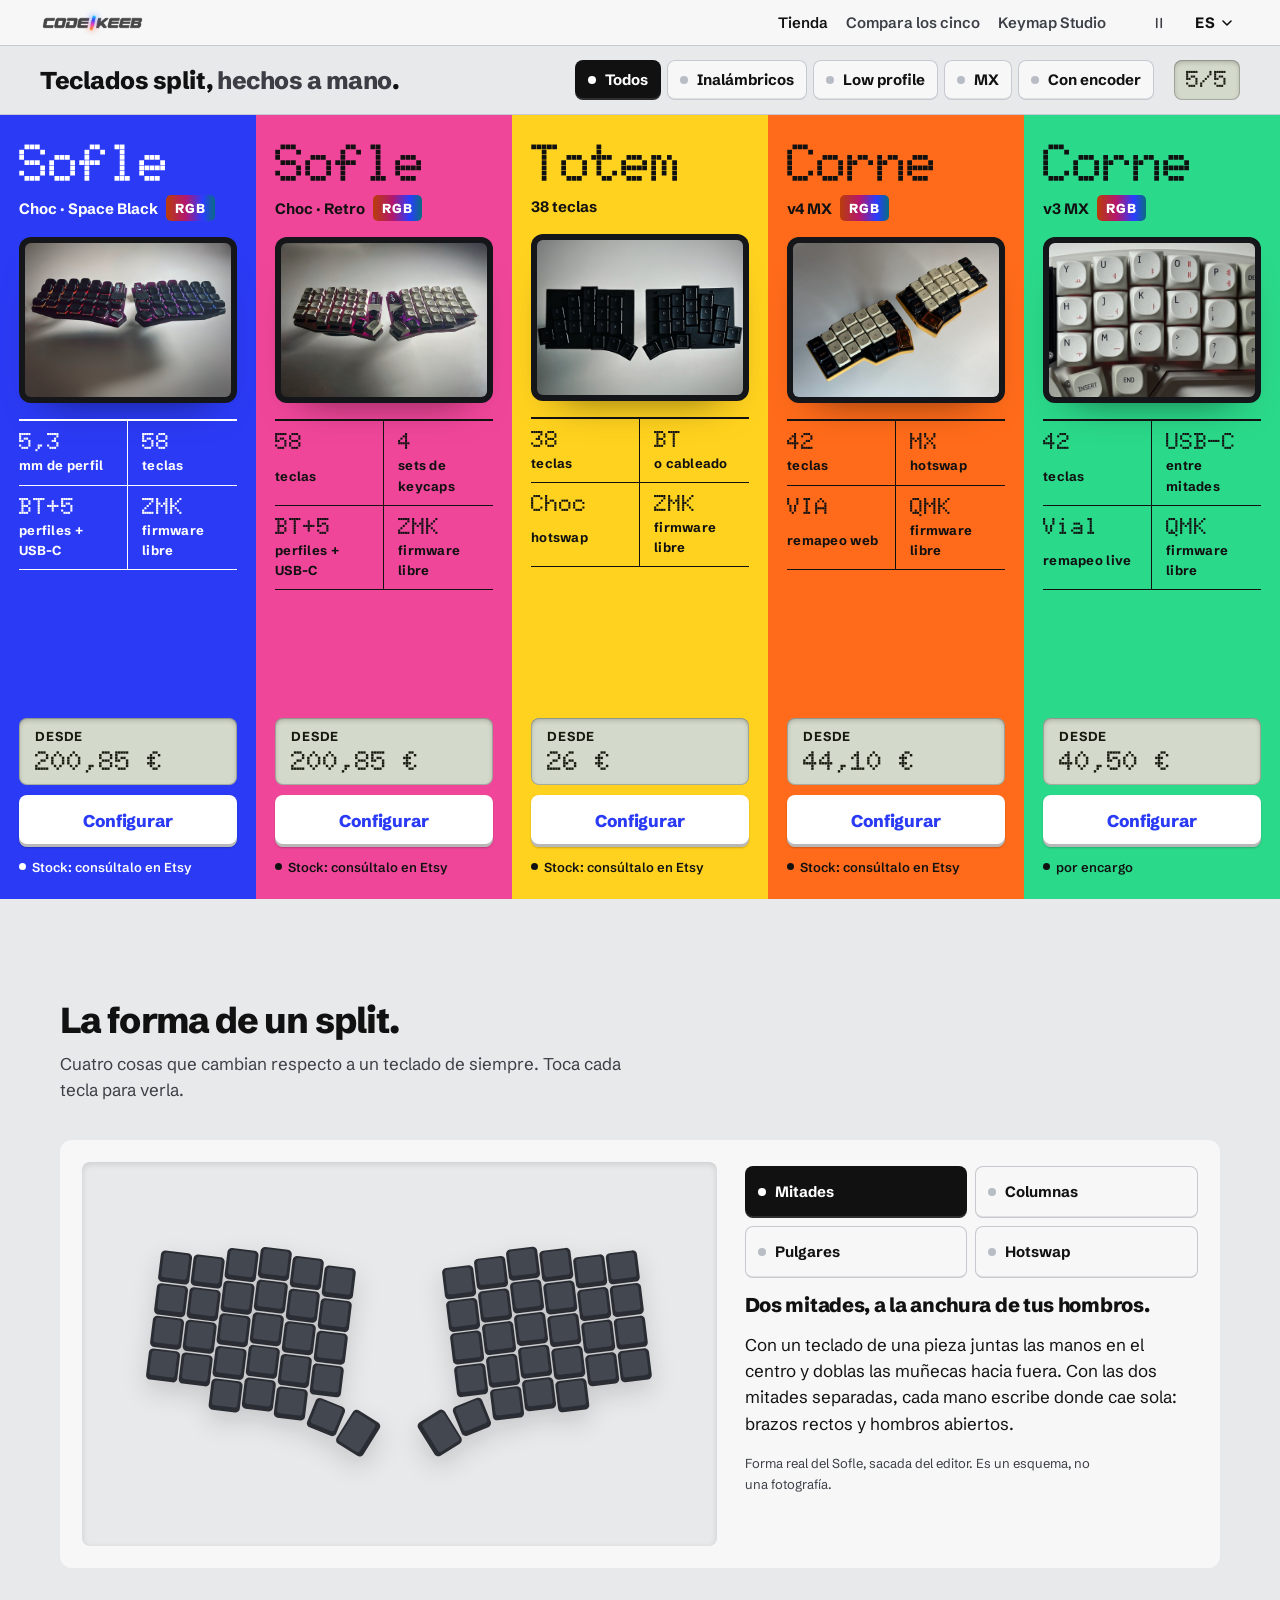
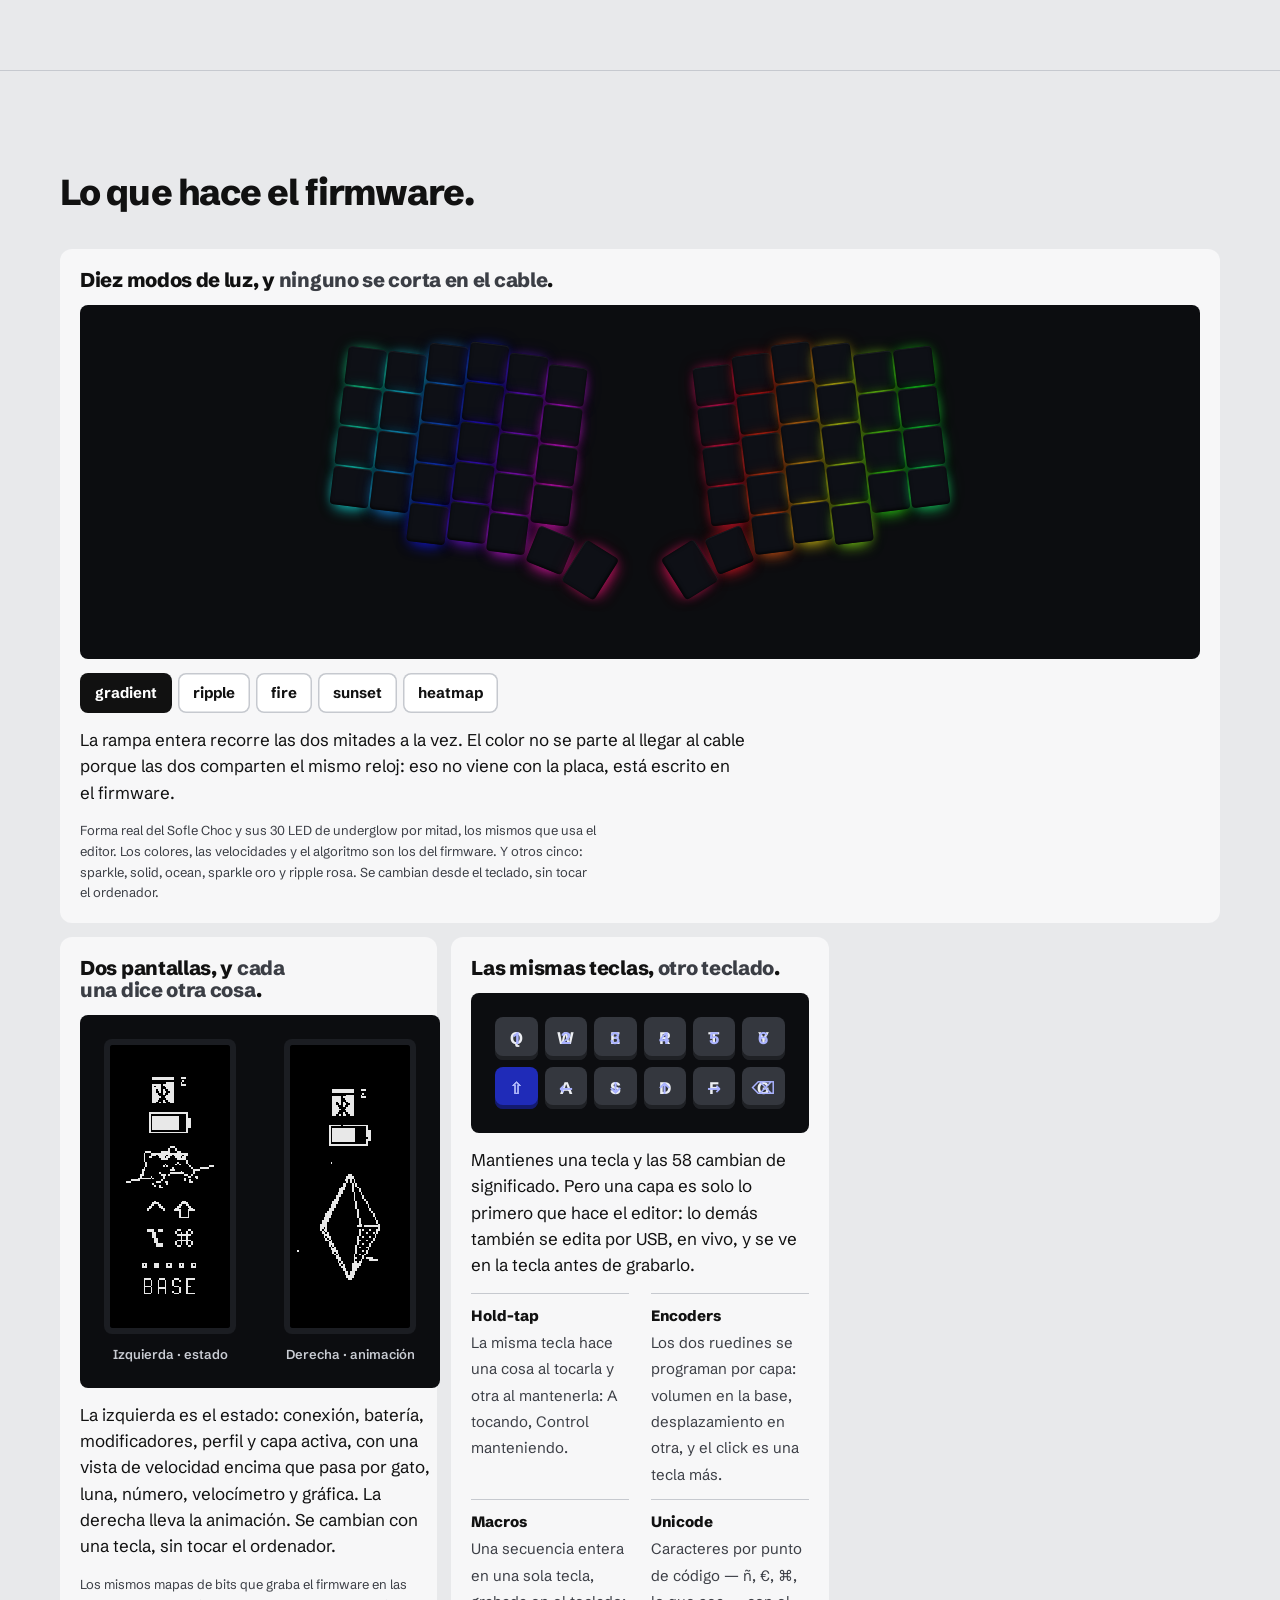
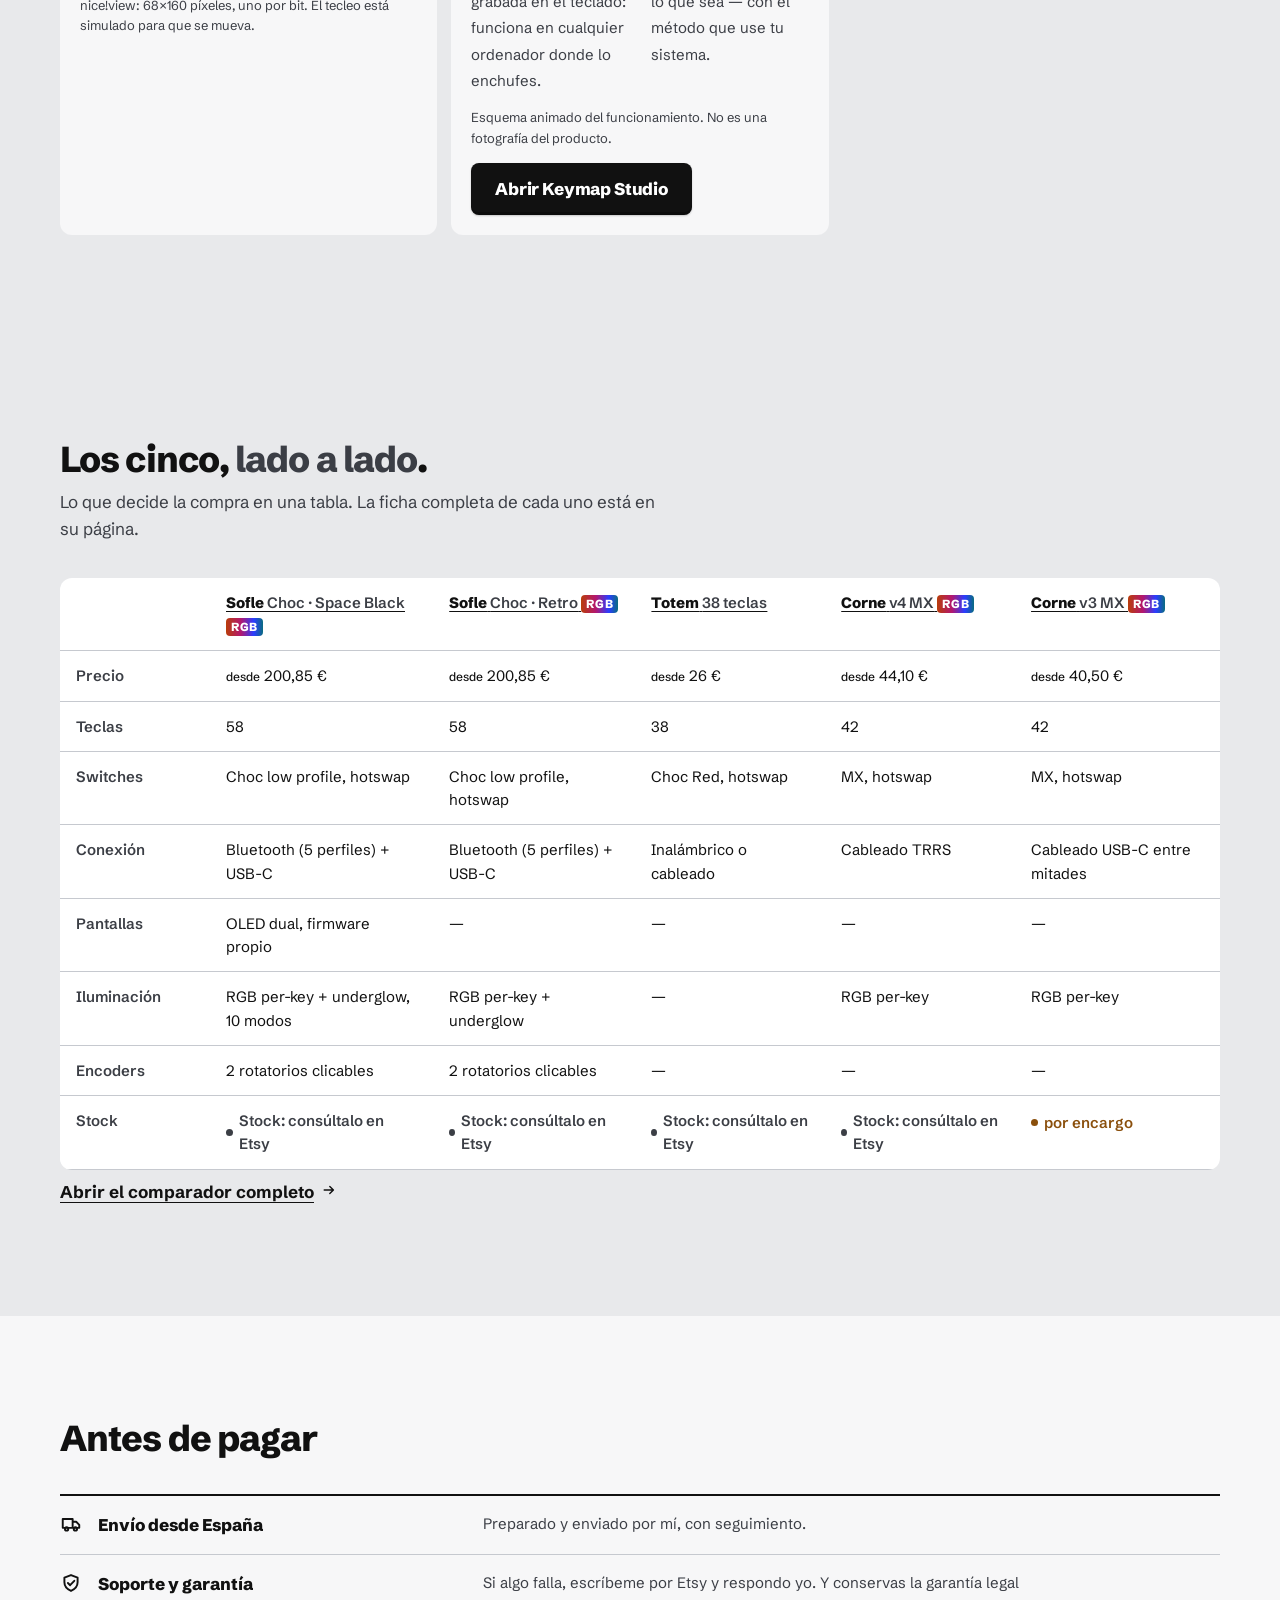
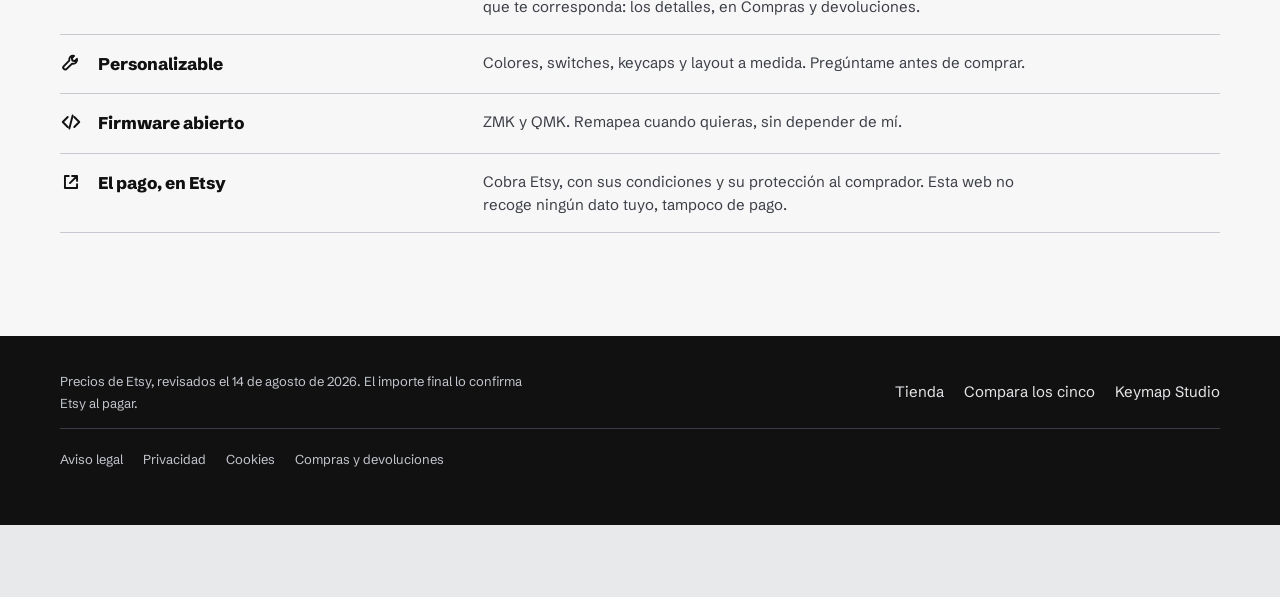
==== index.html @ 05e87d87 "Portada: pulida la seccion "La forma de un split" - El Sofle dibujado sin carcasa: solo las teclas. " ====
<!DOCTYPE html>
<html lang="es">
<head>
<meta charset="UTF-8">
<meta name="viewport" content="width=device-width, initial-scale=1.0, viewport-fit=cover">
<title>Codekeeb — Teclados split ergonómicos hechos a mano</title>
<meta name="description" content="Cinco teclados split ergonómicos hechos a mano: Sofle Choc, Totem y Corne. Elige uno y configúralo, de la placa sola al teclado listo para escribir.">
<link rel="canonical" href="https://codekeeb.github.io/">
<meta property="og:type" content="website">
<meta property="og:site_name" content="Codekeeb">
<meta property="og:title" content="Codekeeb — Teclados split ergonómicos hechos a mano">
<meta property="og:description" content="Cinco teclados split ergonómicos hechos a mano: Sofle Choc, Totem y Corne. Elige uno y configúralo, de la placa sola al teclado listo para escribir.">
<meta property="og:image" content="https://codekeeb.github.io/assets/img/products/sofle-retro.jpg">
<meta name="twitter:card" content="summary_large_image">
<link rel="icon" href="/assets/favicon.ico" sizes="any">
<link rel="icon" type="image/svg+xml" href="/assets/favicon.svg">
<link rel="icon" type="image/png" sizes="32x32" href="/assets/favicon-32.png">
<link rel="icon" type="image/png" sizes="192x192" href="/assets/favicon-192.png">
<link rel="apple-touch-icon" href="/assets/apple-touch-icon.png">
<link rel="manifest" href="/site.webmanifest">
<meta name="theme-color" content="#e8e9eb">
<!-- Seguridad: la pagina solo carga lo suyo. Si un dia se anade un
     servicio externo, hay que darlo de alta aqui Y en privacidad.html. -->
<meta http-equiv="Content-Security-Policy" content="default-src 'self'; script-src 'self'; style-src 'self' 'unsafe-inline'; img-src 'self' data:; font-src 'self'; connect-src 'self'; object-src 'none'; base-uri 'self'; form-action 'none'">
<meta name="referrer" content="strict-origin-when-cross-origin">
<link rel="preload" href="assets/fonts/schibstedgrotesk-latin.woff2" as="font" type="font/woff2" crossorigin>
<link rel="preload" href="assets/fonts/doto-latin.woff2" as="font" type="font/woff2" crossorigin>
<link rel="stylesheet" href="assets/fonts/fuentes.css">
<link rel="stylesheet" href="css/aparato.css">
</head>
<body>
<a class="saltar" href="#contenido" data-t="a11y.saltar">Saltar al contenido</a>

<header class="f-top">
  <a class="f-marca" href="/" aria-label="Codekeeb">
    <img src="assets/brand/logo-horizontal-dark.png"
         srcset="assets/brand/logo-horizontal-dark.png 1x, assets/brand/logo-horizontal-dark@2x.png 2x"
         width="640" height="224" alt="CODE/KEEB">
  </a>
  <nav class="p-nav" aria-label="Principal">
    <a href="/#tienda" aria-current="page" data-t="m.tienda">Tienda</a>
    <a href="comparar.html" data-t="d.compare">Comparar</a>
    <a class="p-nav__studio" href="keymap-studio/">Keymap Studio</a>
  </nav>
  <div class="f-ajustes">
    <button type="button" class="f-pausa" data-pausa hidden></button>
    <div class="idiomas">
      <button class="idiomas__d" data-lang-disparador aria-haspopup="true" aria-expanded="false" aria-label="Idioma">
        <span data-lang-actual>ES</span>
        <svg width="10" height="6" viewBox="0 0 10 6" aria-hidden="true"><path d="M1 1l4 4 4-4" fill="none" stroke="currentColor" stroke-width="1.6" stroke-linecap="round" stroke-linejoin="round"/></svg>
      </button>
      <div class="idiomas__m" data-lang-menu role="menu" hidden>
        <button data-lang-btn="es">Español</button>
        <button data-lang-btn="en">English</button>
        <button data-lang-btn="fr">Français</button>
      </div>
    </div>
  </div>
</header>

<main id="contenido">
  <!-- El muestrario: los cinco a la vista, cada uno en su franja de color.
       Los filtros no quitan modelos: pliegan los que no encajan. -->
  <section id="tienda" aria-labelledby="h-tienda">
    <div class="p-mando">
      <h1 class="p-titulo" id="h-tienda" data-t-html="e.familiaT"></h1>
      <div class="p-filtros" id="filtros" role="group" data-t-aria="p3.filtros"></div>
      <output class="f-pantalla p-cuenta" id="cuenta" aria-live="polite"></output>
      <p class="p-vacio" id="vacio" hidden data-t="d.nomatch"></p>
    </div>
    <div class="p-franjas" id="franjas"></div>
  </section>

  <!-- La forma: cuatro principios en un solo aparato, una tecla cada uno. -->
  <section class="f-seccion" id="forma" aria-labelledby="h-forma">
    <div class="f-in">
      <h2 class="f-h2" id="h-forma" data-t="p3.formaT"></h2>
      <p class="f-lede" data-t="p3.formaP"></p>
      <div class="p-maquina">
        <div class="p-maquina__vista">
          <div class="dibujo" id="dibujo"></div>
          <!-- Vista de lado, a escala (5 unidades por mm): la PCB, el zocalo
               DEBAJO de ella, y el switch que sale recto con sus patas. Al
               salir se ven los taladros vacios y el zocalo se enciende: no
               hay soldadura. -->
          <div class="hot" id="hot" hidden>
            <figure class="hot__col">
              <svg class="hot__sw" viewBox="0 44 150 120" role="img" aria-label="Kailh Choc Red">
                <g class="hot__placa">
                  <rect class="hot__pcb" x="5" y="140" width="140" height="8" rx="1.5"/>
                  <rect class="hot__hueco" x="57" y="140" width="6" height="8"/>
                  <rect class="hot__hueco" x="70" y="140" width="10" height="8"/>
                  <rect class="hot__hueco" x="91" y="140" width="6" height="8"/>
                  <rect class="hot__zocalo" x="42" y="148" width="26" height="10" rx="2"/>
                  <rect class="hot__zocalo" x="82" y="148" width="26" height="10" rx="2"/>
                  <rect class="hot__contacto" x="56" y="148" width="8" height="6" rx="1"/>
                  <rect class="hot__contacto" x="90" y="148" width="8" height="6" rx="1"/>
                </g>
                <g class="hot__pieza">
                  <rect class="hot__pata" x="58" y="138" width="4" height="17" rx="1"/>
                  <rect class="hot__pata" x="92" y="138" width="4" height="17" rx="1"/>
                  <rect class="hot__poste" x="71" y="138" width="8" height="13" rx="2"/>
                  <rect class="hot__base" x="37.5" y="126" width="75" height="14" rx="3"/>
                  <rect class="hot__tapa" x="41" y="119" width="68" height="8" rx="3"/>
                  <rect fill="#d8453b" x="51" y="109" width="48" height="11" rx="2.5"/>
                  <rect fill="#ec6a60" x="51" y="109" width="48" height="3.5" rx="1.75"/>
                </g>
              </svg>
              <figcaption><span class="hot__et">Kailh Choc Red</span>
                <span class="hot__dato"><span data-t="p.swLineal"></span> · low profile</span></figcaption>
            </figure>
            <figure class="hot__col hot__col--2">
              <svg class="hot__sw" viewBox="0 44 150 120" role="img" aria-label="MMD Holy Panda">
                <g class="hot__placa">
                  <rect class="hot__pcb" x="5" y="140" width="140" height="8" rx="1.5"/>
                  <rect class="hot__hueco" x="55" y="140" width="6" height="8"/>
                  <rect class="hot__hueco" x="64" y="140" width="22" height="8"/>
                  <rect class="hot__hueco" x="89" y="140" width="6" height="8"/>
                  <rect class="hot__zocalo" x="40" y="148" width="24" height="10" rx="2"/>
                  <rect class="hot__zocalo" x="86" y="148" width="24" height="10" rx="2"/>
                  <rect class="hot__contacto" x="54" y="148" width="8" height="6" rx="1"/>
                  <rect class="hot__contacto" x="88" y="148" width="8" height="6" rx="1"/>
                </g>
                <g class="hot__pieza">
                  <rect class="hot__pata" x="56" y="138" width="4" height="17" rx="1"/>
                  <rect class="hot__pata" x="90" y="138" width="4" height="17" rx="1"/>
                  <rect class="hot__poste" x="65" y="138" width="20" height="16" rx="3"/>
                  <rect class="hot__base" x="40" y="121" width="70" height="19" rx="3"/>
                  <path fill="#e9e4d8" d="M36 122 L45 103 H105 L114 122 Z"/>
                  <path fill="#f6f2ea" d="M43.5 106 L45 103 H105 L106.5 106 Z"/>
                  <rect fill="#7a5236" x="66" y="85" width="18" height="19" rx="2"/>
                  <rect fill="#98683f" x="66" y="85" width="18" height="4" rx="2"/>
                </g>
              </svg>
              <figcaption><span class="hot__et">MMD Holy Panda</span>
                <span class="hot__dato"><span data-t="p.swTactil"></span> · MX</span></figcaption>
            </figure>
            <ul class="hot__leyenda">
              <li><i class="hot__muestra hot__muestra--pcb"></i><span data-t="p3.pcb"></span></li>
              <li><i class="hot__muestra hot__muestra--zocalo"></i><span data-t="p3.zocalo"></span></li>
              <li><i class="hot__muestra hot__muestra--libre"></i><span data-t="p3.libre"></span></li>
            </ul>
          </div>
        </div>
        <div class="p-maquina__mandos">
          <div class="p-modos" id="formas" role="group" data-t-aria="p3.modosForma"></div>
          <h3 id="formaT" aria-live="polite"></h3>
          <p id="formaP"></p>
          <p class="f-nota" id="formaNota"></p>
        </div>
      </div>
    </div>
  </section>

  <!-- Lo que hace el firmware, en pantallas de verdad. -->
  <section class="f-seccion" id="firmware" aria-labelledby="h-firmware">
    <div class="f-in">
      <h2 class="f-h2" id="h-firmware" data-t="p3.firmwareT"></h2>
      <div class="f-aparatos">
        <article class="f-aparato f-aparato--luz" id="luz">
          <h3 data-t-html="p.rgbTitle"></h3>
          <div class="f-aparato__pantalla"><div class="kb" id="kb"></div></div>
          <div class="modos" id="modos" role="group" data-t-aria="p3.modosLuz"></div>
          <p id="fxTexto"></p>
          <p class="f-nota"><span data-t="p.rgbReal"></span> <span data-t="p.rgbOtros"></span></p>
        </article>
        <article class="f-aparato">
          <h3 data-t-html="p.oledTitle"></h3>
          <div class="oleds">
            <figure class="oled"><div class="oled__marco"><canvas id="oledIzq" width="68" height="160" aria-hidden="true"></canvas></div><figcaption data-t="p.oledIzq"></figcaption></figure>
            <figure class="oled"><div class="oled__marco"><canvas id="oledDer" width="68" height="160" aria-hidden="true"></canvas></div><figcaption data-t="p.oledDer"></figcaption></figure>
          </div>
          <p data-t="p.oledText"></p>
          <p class="f-nota" data-t="p.oledReal"></p>
        </article>
        <article class="f-aparato" id="p-capas">
          <h3 data-t-html="p.capasTitle"></h3>
          <div class="capas" aria-hidden="true"><div id="capasFila"></div></div>
          <p data-t="p.capasText"></p>
          <ul class="funciones">
            <li><b data-t="p.edHold"></b><span data-t="p.edHoldT"></span></li>
            <li><b data-t="p.edEnc"></b><span data-t="p.edEncT"></span></li>
            <li><b data-t="p.edMacros"></b><span data-t="p.edMacrosT"></span></li>
            <li><b data-t="p.edUnicode"></b><span data-t="p.edUnicodeT"></span></li>
          </ul>
          <p class="f-nota" data-t="p.demoNota"></p>
          <a class="f-tecla f-tecla--tinta" href="keymap-studio/" data-t="studio.cta"></a>
        </article>
      </div>
    </div>
  </section>

  <section class="f-seccion" id="elegir" aria-labelledby="h-elegir">
    <div class="f-in">
      <h2 class="f-h2" id="h-elegir" data-t-html="p2.cTitle"></h2>
      <p class="f-lede" data-t="p2.cLede"></p>
      <div class="tabla-env" tabindex="0" role="region" aria-labelledby="h-elegir"><table class="tabla" id="comparativa"></table></div>
      <p><a class="f-enlace" href="comparar.html"><span data-t="m.verComparador"></span><span class="ic-flecha"></span></a></p>
    </div>
  </section>

  <section class="f-seccion f-seccion--gris" aria-labelledby="h-conf">
    <div class="f-in">
      <h2 class="f-h2" id="h-conf" data-t="p2.confianza"></h2>
      <ul class="confianza" id="confianza"></ul>
    </div>
  </section>
</main>

<footer class="f-pie">
  <div class="f-in f-pie__in">
    <p id="notaPrecios"></p>
    <nav aria-label="Pie">
      <a href="/#tienda" data-t="m.tienda">Tienda</a>
      <a href="comparar.html" data-t="d.compare">Comparar</a>
      <a href="keymap-studio/">Keymap Studio</a>
    </nav>
    <nav class="f-pie__legal" aria-label="Legal">
      <a href="legal.html#aviso" data-t="l.aviso">Aviso legal</a>
      <a href="legal.html#privacidad" data-t="l.privacidad">Privacidad</a>
      <a href="legal.html#cookies" data-t="l.cookies">Cookies</a>
      <a href="legal.html#compras" data-t="l.compras">Compras y devoluciones</a>
    </nav>
  </div>
</footer>

<script src="js/data.js"></script>
<script src="js/i18n.js"></script>
<script src="js/tienda.js"></script>
<script src="js/geometria.js"></script>
<script src="js/dibujo.js"></script>
<script src="js/sofle-led.js"></script>
<script src="js/rgb.js"></script>
<script src="js/oled-datos.js"></script>
<script src="js/oled.js"></script>
<script src="js/portada.js"></script>
</body>
</html>
---- assets/fonts/fuentes.css ----
/* Tipografias servidas desde el propio sitio. Antes venian de Google
   Fonts, y cada visita le mandaba a Google la IP del visitante sin que
   nadie lo hubiera consentido. Licencia OFL: ver assets/fonts/OFL-*.txt */
@font-face{font-family:'Archivo';font-style:normal;font-weight:400 800;
  font-stretch:100% 125%;
  font-display:swap;src:url(archivo-latin-ext.woff2) format('woff2');
  unicode-range:U+0100-02BA, U+02BD-02C5, U+02C7-02CC, U+02CE-02D7, U+02DD-02FF, U+0304, U+0308, U+0329, U+1D00-1DBF, U+1E00-1E9F, U+1EF2-1EFF, U+2020, U+20A0-20AB, U+20AD-20C0, U+2113, U+2C60-2C7F, U+A720-A7FF}
@font-face{font-family:'Archivo';font-style:normal;font-weight:400 800;
  font-stretch:100% 125%;
  font-display:swap;src:url(archivo-latin.woff2) format('woff2');
  unicode-range:U+0000-00FF, U+0131, U+0152-0153, U+02BB-02BC, U+02C6, U+02DA, U+02DC, U+0304, U+0308, U+0329, U+2000-206F, U+20AC, U+2122, U+2191, U+2193, U+2212, U+2215, U+FEFF, U+FFFD}

/* La ficha de modelo: Doto (matriz de puntos, solo nombre y pantalla de precio) y
   Schibsted Grotesk. Solo se descargan en las paginas que las usan. */
@font-face{font-family:'Doto';font-style:normal;font-weight:400 900;
  font-display:swap;src:url(doto-latin-ext.woff2) format('woff2');
  unicode-range:U+0100-02BA, U+02BD-02C5, U+02C7-02CC, U+02CE-02D7, U+02DD-02FF, U+0304, U+0308, U+0329, U+1D00-1DBF, U+1E00-1E9F, U+1EF2-1EFF, U+2020, U+20A0-20AB, U+20AD-20C0, U+2113, U+2C60-2C7F, U+A720-A7FF}
@font-face{font-family:'Doto';font-style:normal;font-weight:400 900;
  font-display:swap;src:url(doto-latin.woff2) format('woff2');
  unicode-range:U+0000-00FF, U+0131, U+0152-0153, U+02BB-02BC, U+02C6, U+02DA, U+02DC, U+0304, U+0308, U+0329, U+2000-206F, U+20AC, U+2122, U+2191, U+2193, U+2212, U+2215, U+FEFF, U+FFFD}
@font-face{font-family:'Schibsted Grotesk';font-style:normal;font-weight:400 900;
  font-display:swap;src:url(schibstedgrotesk-latin-ext.woff2) format('woff2');
  unicode-range:U+0100-02BA, U+02BD-02C5, U+02C7-02CC, U+02CE-02D7, U+02DD-02FF, U+0304, U+0308, U+0329, U+1D00-1DBF, U+1E00-1E9F, U+1EF2-1EFF, U+2020, U+20A0-20AB, U+20AD-20C0, U+2113, U+2C60-2C7F, U+A720-A7FF}
@font-face{font-family:'Schibsted Grotesk';font-style:normal;font-weight:400 900;
  font-display:swap;src:url(schibstedgrotesk-latin.woff2) format('woff2');
  unicode-range:U+0000-00FF, U+0131, U+0152-0153, U+02BB-02BC, U+02C6, U+02DA, U+02DC, U+0304, U+0308, U+0329, U+2000-206F, U+20AC, U+2122, U+2191, U+2193, U+2212, U+2215, U+FEFF, U+FFFD}
---- css/aparato.css ----
/* ============================================================
   CODEKEEB — "hardware con color": la portada y la ficha de cada modelo
   ------------------------------------------------------------
   Cada teclado es un aparato con su color y su etiqueta, no un anuncio.
   El color del modelo llena su placa (viene de data.js: color.fondo y
   color.tinta, elegida por contraste). La pagina alrededor es la carcasa:
   gris claro, paneles casi blancos, tinta negra.

   Dos tipografias y ninguna mas: Doto (matriz de puntos) SOLO para el
   nombre del modelo y las cifras de las pantallas; Schibsted Grotesk
   para todo lo demas. La jerarquia se hace con peso y tracking, no con
   una escalera de tamanos.

   Hoja independiente: la portada y la ficha no cargan tienda.css (el
   comparador y las paginas legales todavia si).
   ============================================================ */

:root{
  /* la carcasa */
  --carcasa:#e8e9eb;
  --panel:#f7f7f8;
  --blanco:#ffffff;
  --tinta:#111111;
  --tinta-2:#3b3e45;          /* texto secundario: 9,9:1 sobre --panel */
  --linea:#c6c9cf;
  --linea-2:#9a9ea7;
  /* la pantalla LCD: gris verdoso de cristal liquido, cifras casi negras */
  --lcd:#d4dacb;
  --lcd-tinta:#161a10;
  /* el modelo: lo sobrescribe modelo.js con el color de data.js */
  --modelo:#2b3bf5;
  --modelo-tinta:#ffffff;
  --ok:#176b43;
  --aviso:#8a4f0c;

  --f-ui:"Schibsted Grotesk",system-ui,-apple-system,"Segoe UI",sans-serif;
  --f-pantalla:"Doto","Schibsted Grotesk",monospace;

  --t-xs:.8125rem; --t-s:.9375rem; --t-m:1.0625rem; --t-l:1.25rem;
  --t-xl:clamp(1.6rem,3.4vw,2.25rem);
  --t-nombre:clamp(3.4rem,11vw,8.5rem);

  --radio:12px; --radio-s:8px;
  --maxw:1240px;
  --canal:clamp(16px,4vw,40px);
  --cabecera:46px;          /* la misma altura que la cabecera de Keymap Studio */

  /* movimiento: dos duraciones y una curva (tools/check-movimiento.py) */
  --t-tap:140ms;
  --t-enter:380ms;
  --ease:cubic-bezier(.16,1,.3,1);
  /* bucles de la portada: cada uno ensena algo del teclado y esta
     apuntado en tools/check-movimiento.py; los para el boton de pausa */
  --paso:60ms;
  --loop-mitades:5.2s;
  --loop-columnas:4.2s;
  --loop-capa:12s;
  --loop-tecla:3.2s;

  --z-dentro:1; --z-barra:58; --z-cabecera:60; --z-menu:70; --z-salto:100;
}

/* ---------- base ---------- */
*,*::before,*::after{box-sizing:border-box}
*{margin:0}
[hidden]{display:none!important}
html{-webkit-text-size-adjust:100%;scroll-behavior:smooth;scroll-padding-top:calc(var(--cabecera) + 16px);
  scroll-padding-bottom:96px}
body{font-family:var(--f-ui);font-size:var(--t-m);line-height:1.55;color:var(--tinta);background:var(--carcasa);
  -webkit-font-smoothing:antialiased;padding-bottom:calc(72px + env(safe-area-inset-bottom,0px))}
img{display:block;max-width:100%}
a{color:inherit;text-decoration:none}
button{font:inherit;color:inherit;background:none;border:0;cursor:pointer}
ul{list-style:none;padding:0}
h1,h2,h3{text-wrap:balance;line-height:1.1}
p{text-wrap:pretty}
::selection{background:var(--modelo);color:var(--modelo-tinta)}
:focus-visible{outline:2.5px solid var(--tinta);outline-offset:3px;border-radius:4px}
.f-placa :focus-visible{outline-color:var(--modelo-tinta)}
html{scrollbar-color:var(--linea-2) var(--carcasa)}
/* Sin cifras tabulares en ninguna parte: en Schibsted Grotesk tambien dan
   ancho fijo a comas y dos puntos, y salia "120 , 25 €" y "Stock :". Las
   cifras que se comparan van en Doto, que ya es de ancho fijo. */
.oculto{position:absolute;width:1px;height:1px;overflow:hidden;clip:rect(0 0 0 0);white-space:nowrap}
.saltar{position:fixed;left:12px;top:-60px;z-index:var(--z-salto);padding:10px 16px;border-radius:var(--radio-s);
  background:var(--tinta);color:#fff;font-weight:700;transition:top var(--t-tap) var(--ease)}
.saltar:focus{top:12px}
.f-in{max-width:var(--maxw);margin-inline:auto;padding-inline:var(--canal)}

/* ---------- la barra: marca, los cinco modelos, ajustes ---------- */
.f-top{position:sticky;top:0;z-index:var(--z-cabecera);display:flex;align-items:center;gap:clamp(12px,2vw,28px);
  min-height:var(--cabecera);padding:0 clamp(16px,3vw,40px);background:var(--panel);border-bottom:1px solid var(--linea)}
/* El logo, igual de grande y en el mismo sitio que en Keymap Studio
   (keymap-studio/index.html, .brand .logo): 38 px de alto, que no empujan
   la barra gracias al margen negativo; 32 px por debajo de 900. */
.f-marca img{height:38px;width:auto;display:block;margin:-6px 0}
.f-modelos{flex:1;min-width:0}
.f-modelos ul{display:flex;gap:6px;overflow-x:auto;scrollbar-width:none;padding-block:3px}
.f-modelos ul::-webkit-scrollbar{display:none}
/* cada modelo es una ficha con su color: un cuadrado de color y su nombre;
   el que miras se rellena entero, como una tecla encendida */
.f-chip{display:flex;align-items:center;gap:8px;min-height:40px;padding:0 12px 0 8px;border-radius:var(--radio-s);
  font-size:var(--t-s);font-weight:600;white-space:nowrap;color:var(--tinta-2);
  box-shadow:inset 0 0 0 1px var(--linea);transition:background var(--t-tap) var(--ease),color var(--t-tap) var(--ease)}
.f-chip i{width:14px;height:14px;border-radius:3px;background:var(--c);box-shadow:inset 0 0 0 1px rgba(0,0,0,.18)}
.f-chip[aria-current="page"]{background:var(--c);color:var(--ct);box-shadow:none}
.f-chip[aria-current="page"] i{background:var(--ct);opacity:.9}
@media (hover:hover) and (pointer:fine){ .f-chip:not([aria-current]):hover{color:var(--tinta);box-shadow:inset 0 0 0 1.5px var(--tinta)} }
.f-ajustes{display:flex;align-items:center;gap:6px}
.f-studio{font-size:var(--t-s);font-weight:600;color:var(--tinta-2);padding:10px 8px;white-space:nowrap}
@media (hover:hover) and (pointer:fine){ .f-studio:hover{color:var(--tinta)} }
.f-pausa{display:grid;place-items:center;width:40px;height:40px;border-radius:var(--radio-s);color:var(--tinta-2)}
.f-pausa[aria-pressed="true"]{background:var(--tinta);color:#fff}

/* menu de idiomas (tienda.js pone roles, flechas y cierre) */
.idiomas{position:relative}
.idiomas__d{display:flex;align-items:center;gap:6px;min-height:40px;padding:0 10px;border-radius:var(--radio-s);
  font-size:var(--t-s);font-weight:700;letter-spacing:.04em}
.idiomas__m{position:absolute;top:calc(100% + 6px);right:0;z-index:var(--z-menu);min-width:160px;display:grid;padding:6px;
  border-radius:var(--radio);background:var(--blanco);box-shadow:0 1px 0 var(--linea),0 18px 40px -18px rgba(17,17,17,.35)}
.idiomas__m button{display:flex;align-items:center;min-height:42px;padding:0 .8em;border-radius:6px;font-size:var(--t-s);text-align:left}
.idiomas__m button[aria-checked="true"]{font-weight:700;background:var(--carcasa)}
@media (hover:hover) and (pointer:fine){ .idiomas__m button:hover{background:var(--carcasa)} }

/* ---------- la placa: el modelo a sangre ---------- */
.f-placa{background:var(--modelo);color:var(--modelo-tinta)}
.f-placa__in{max-width:var(--maxw);margin-inline:auto;padding:clamp(28px,5vw,64px) var(--canal) clamp(36px,6vw,72px);
  display:grid;grid-template-columns:minmax(0,5fr) minmax(0,6fr);gap:clamp(24px,4vw,56px);align-items:start}
/* El nombre es la etiqueta del aparato: una linea, en matriz de puntos,
   nunca partido. "Sofle", "Totem", "Corne": todos caben. */
.f-nombre{font-family:var(--f-pantalla);font-weight:900;font-size:var(--t-nombre);line-height:.82;letter-spacing:-.02em;
  white-space:nowrap}
.f-rasgo{display:flex;flex-wrap:wrap;align-items:center;gap:10px;margin-top:14px;font-size:var(--t-l);font-weight:700;letter-spacing:-.01em}
/* RGB: el degradado de la marca, como una etiqueta pegada (sobre un color
   saturado el texto en degradado no se leia) */
.f-rgb{display:inline-flex;align-items:center;min-height:26px;padding:0 9px;border-radius:5px;font-size:var(--t-xs);font-weight:800;
  letter-spacing:.08em;color:#fff;background:linear-gradient(90deg,#b93d0a,#b3176f 40%,#2a3dff 75%,#0a6c80)}
.f-desc{margin-top:14px;max-width:44ch;font-size:var(--t-m);font-weight:500}
/* Cuatro indicadores, un dato cada uno: el valor grande, lo que es debajo. */
.f-lecturas{display:grid;grid-template-columns:repeat(2,minmax(0,1fr));gap:0;margin-top:clamp(22px,3vw,32px);
  border-top:2px solid currentColor}
.f-lecturas li{display:grid;gap:2px;padding:12px 12px 12px 0;border-bottom:1px solid currentColor}
.f-lecturas li:nth-child(odd){border-right:1px solid currentColor}
.f-lecturas li:nth-child(even){padding-left:14px}
.f-lecturas b{font-family:var(--f-pantalla);font-weight:900;font-size:clamp(1.8rem,3.6vw,2.4rem);line-height:1}
.f-lecturas span{font-size:var(--t-xs);font-weight:700;letter-spacing:.02em}
.f-compra{display:flex;flex-wrap:wrap;align-items:stretch;gap:12px;margin-top:clamp(22px,3vw,30px)}
.f-estado{margin-top:12px;font-size:var(--t-s);font-weight:600}
.f-estado a{text-decoration:underline;text-underline-offset:3px}

/* La pantalla: cristal liquido gris verdoso y cifras de matriz de puntos.
   Es la misma arriba (desde) y en el configurador (total). */
.f-pantalla{display:grid;align-content:center;gap:2px;min-height:64px;padding:8px 16px 10px;border-radius:var(--radio-s);
  background:var(--lcd);color:var(--lcd-tinta);box-shadow:inset 0 2px 5px rgba(0,0,0,.22),inset 0 0 0 1px rgba(0,0,0,.18)}
.f-pantalla__et{font-size:var(--t-xs);font-weight:700;letter-spacing:.06em;text-transform:uppercase}
.f-pantalla__cifra,.f-pantalla b{font-family:var(--f-pantalla);font-weight:900;font-size:clamp(1.9rem,4vw,2.6rem);line-height:1}
.f-pantalla small{font-size:var(--t-xs);font-weight:600}

/* La ventana de la foto: la foto dentro de un marco oscuro, como la
   ventana de un aparato. El marco disimula el fondo irregular de la foto. */
.f-ventana{padding:10px;border-radius:var(--radio);background:#15161a;box-shadow:0 30px 60px -34px rgba(0,0,0,.55)}
.f-ventana__foto{position:relative;aspect-ratio:4/3;border-radius:6px;overflow:hidden;background:#222}
.f-ventana__foto img{position:absolute;inset:0;width:100%;height:100%;object-fit:cover;
  transition:opacity var(--t-enter) var(--ease)}
.f-ventana__foto img[data-sale]{opacity:0}
.f-miniaturas{display:flex;gap:8px;margin-top:10px}
.f-miniaturas button{width:68px;aspect-ratio:4/3;border-radius:5px;overflow:hidden;opacity:.55;
  box-shadow:inset 0 0 0 2px transparent;transition:opacity var(--t-tap) var(--ease)}
.f-miniaturas button[aria-pressed="true"]{opacity:1;outline:2px solid #fff;outline-offset:2px}
.f-miniaturas img{width:100%;height:100%;object-fit:cover}

/* ---------- teclas (botones) ---------- */
.f-tecla{display:inline-flex;align-items:center;justify-content:center;gap:.5em;min-height:52px;padding:0 1.4em;
  border-radius:var(--radio-s);font-weight:800;font-size:var(--t-m);letter-spacing:-.01em;
  box-shadow:inset 0 -3px 0 rgba(0,0,0,.28),0 1px 2px rgba(0,0,0,.2);
  transition:transform var(--t-tap) var(--ease),box-shadow var(--t-tap) var(--ease),filter var(--t-tap) var(--ease)}
.f-tecla:active{transform:translateY(2px);box-shadow:inset 0 -1px 0 rgba(0,0,0,.28)}
.f-tecla--placa{background:var(--modelo-tinta);color:var(--modelo);flex:1 1 160px}
.f-tecla--modelo{background:var(--modelo);color:var(--modelo-tinta)}
.f-tecla--tinta{background:var(--tinta);color:#fff}
@media (hover:hover) and (pointer:fine){ .f-tecla:hover{filter:brightness(1.08)} }
.f-enlace{display:inline-flex;align-items:center;gap:.4em;min-height:44px;font-weight:700;text-decoration:underline;text-underline-offset:4px}
.f-enlace svg{transition:transform var(--t-tap) var(--ease)}
@media (hover:hover) and (pointer:fine){ .f-enlace:hover svg{transform:translateX(3px)} }

/* ---------- secciones ---------- */
.f-seccion{padding-block:clamp(56px,8vw,104px)}
.f-seccion--gris{background:var(--panel)}
.f-h2{font-size:var(--t-xl);font-weight:800;letter-spacing:-.025em;max-width:24ch}
.f-lede{margin-top:10px;max-width:60ch;color:var(--tinta-2)}
.f-nota{font-size:var(--t-xs);color:var(--tinta-2);line-height:1.6}

/* ---------- configurador: modulos y teclas con LED ---------- */
.f-config__rejilla{display:grid;grid-template-columns:minmax(0,7fr) minmax(0,5fr);gap:clamp(20px,3vw,40px);
  align-items:start;margin-top:clamp(24px,3vw,36px)}
.f-modulos{display:grid;gap:14px}
.f-modulo{border:0;padding:18px;border-radius:var(--radio);background:var(--panel);min-width:0}
.f-modulo legend,.f-modulo__t{float:left;width:100%;display:flex;align-items:center;gap:10px;margin-bottom:12px;
  font-size:var(--t-m);font-weight:800;letter-spacing:-.01em}
.f-modulo legend+*{clear:both}
/* El numero del paso: el orden es el de la compra, por eso se numera. */
.f-num{display:inline-grid;place-items:center;min-width:32px;height:26px;padding:0 6px;border-radius:5px;
  font-family:var(--f-pantalla);font-weight:900;font-size:1rem;background:var(--tinta);color:#fff}
.f-opciones{display:grid;gap:8px}
.f-opcion{position:relative;display:grid;grid-template-columns:auto 1fr auto;gap:2px 12px;align-items:center;
  padding:14px 16px;border-radius:var(--radio-s);background:var(--blanco);cursor:pointer;
  box-shadow:inset 0 0 0 1.5px var(--linea),inset 0 -3px 0 rgba(0,0,0,.06);
  transition:box-shadow var(--t-tap) var(--ease),transform var(--t-tap) var(--ease)}
.f-opcion input{position:absolute;opacity:0;inset:0;margin:0;cursor:pointer}
.f-opcion:has(input:focus-visible){outline:2.5px solid var(--tinta);outline-offset:3px}
.f-opcion:active{transform:translateY(1px)}
/* El LED: apagado en gris; se enciende en el color del modelo al elegir. */
.f-led{grid-row:span 2;width:12px;height:12px;border-radius:50%;background:#b8bcc4;
  box-shadow:inset 0 1px 1px rgba(0,0,0,.35);transition:background var(--t-tap) var(--ease),box-shadow var(--t-tap) var(--ease)}
.f-opcion:has(input:checked){box-shadow:inset 0 0 0 2px var(--tinta),inset 0 -3px 0 rgba(0,0,0,.08)}
/* encendido: el color del modelo y un brillo de cristal arriba, sin halo */
.f-opcion:has(input:checked) .f-led{background:var(--modelo);
  box-shadow:inset 0 1.5px 1px rgba(255,255,255,.65),inset 0 -1px 1px rgba(0,0,0,.25)}
.f-opcion__n{font-weight:700}
.f-opcion__p{grid-row:span 2;font-weight:800;white-space:nowrap}
.f-opcion__d{grid-column:2;font-size:var(--t-s);color:var(--tinta-2)}
.f-opcion--agotada{cursor:not-allowed;opacity:.55}
.f-opcion--agotada .f-opcion__n{text-decoration:line-through}
.f-fija{display:grid;grid-template-columns:auto 1fr;gap:2px 12px;align-items:center;padding:14px 16px;border-radius:var(--radio-s);
  background:var(--blanco);box-shadow:inset 0 0 0 1.5px var(--linea)}
.f-fija .f-led{background:var(--modelo)}
.f-fija b{font-weight:700}
.f-fija span:not(.f-led){grid-column:2;font-size:var(--t-s);color:var(--tinta-2)}

.f-resumen{position:sticky;top:calc(var(--cabecera) + 16px);display:grid;gap:14px;padding:20px;border-radius:var(--radio);
  background:var(--blanco);box-shadow:inset 0 0 0 1.5px var(--tinta)}
.f-resumen h3{font-size:var(--t-l);font-weight:800;letter-spacing:-.015em}
.f-incluye{display:grid;gap:8px}
.f-incluye li{display:flex;gap:10px;align-items:flex-start;font-size:var(--t-s)}
.f-incluye li svg{flex:none;margin-top:2px}
.f-incluye .si svg{color:var(--ok)}
.f-incluye .no{color:var(--tinta-2)}
.f-pantalla--total{grid-template-columns:auto 1fr;align-items:end;column-gap:12px}
.f-pantalla--total .f-pantalla__cifra{text-align:right}
.f-pantalla--total small{grid-column:1/-1}
.f-resumen .f-tecla{width:100%}

/* ---------- firmware: aparatos con pantalla ---------- */
.f-aparatos{display:grid;grid-template-columns:repeat(auto-fit,minmax(min(100%,340px),1fr));gap:14px;margin-top:clamp(24px,3vw,36px)}
.f-aparato{display:grid;gap:14px;align-content:start;padding:20px;border-radius:var(--radio);background:var(--panel)}
.f-aparato h3{font-size:var(--t-l);font-weight:800;letter-spacing:-.015em}
.f-aparato h3 em{font-style:normal;color:var(--tinta-2)}
.f-aparato--luz{grid-column:1/-1}
/* la luz solo se ve sobre negro: por eso es una pantalla dentro del panel */
.f-aparato__pantalla{padding:clamp(14px,3vw,28px);border-radius:var(--radio-s);background:#0c0d10;display:grid;justify-items:center}
.kb{position:relative;width:min(100%,680px);aspect-ratio:1520/666}
.kb__escena{position:absolute;left:0;top:0;transform-origin:0 0}
.kb__mitad{position:absolute}
.kb__tecla{position:absolute;border-radius:9px;background:#0e1016;
  box-shadow:inset 0 2px 0 rgba(255,255,255,.06),inset 0 -4px 7px rgba(0,0,0,.7)}
.modos{display:flex;flex-wrap:wrap;gap:6px}
.modos button{min-height:40px;padding:0 1em;border-radius:var(--radio-s);font-size:var(--t-s);font-weight:700;
  background:var(--blanco);box-shadow:inset 0 0 0 1.5px var(--linea);transition:background var(--t-tap) var(--ease),color var(--t-tap) var(--ease)}
.modos button[aria-pressed="true"]{background:var(--tinta);color:#fff;box-shadow:none}
.oleds{display:flex;gap:clamp(20px,5vw,48px);justify-content:center;padding:clamp(14px,3vw,24px);border-radius:var(--radio-s);background:#0c0d10}
.oled{display:grid;justify-items:center;gap:10px}
.oled__marco{padding:6px;border-radius:8px;background:#1b1d22}
.oled canvas{display:block;width:clamp(84px,11vw,120px);height:auto;aspect-ratio:68/160;image-rendering:pixelated;border-radius:3px;background:#04060a}
.oled figcaption{font-size:var(--t-xs);font-weight:600;color:#c9ccd3}

/* ---------- hoja de datos ---------- */
.f-hoja{margin-top:clamp(24px,3vw,36px);border-radius:var(--radio);background:var(--panel);overflow:hidden}
.f-datos{width:100%;border-collapse:collapse}
.f-datos th,.f-datos td{padding:13px 18px;text-align:left;vertical-align:top;border-bottom:1px solid var(--linea)}
.f-datos thead th{font-size:var(--t-xs);font-weight:800;letter-spacing:.06em;text-transform:uppercase;background:var(--tinta);color:#fff;border:0}
.f-datos tbody th{width:38%;font-weight:600;color:var(--tinta-2)}
.f-datos td{font-weight:600}
.f-datos .f-grupo th{padding-top:18px;font-size:var(--t-xs);font-weight:800;letter-spacing:.06em;text-transform:uppercase;color:var(--tinta);background:var(--carcasa)}

/* ---------- comparativa (la pinta CK.comparativa) ---------- */
.tabla-env{position:relative;overflow-x:auto;margin-top:clamp(24px,3vw,36px);border-radius:var(--radio);background:var(--blanco)}
.tabla{width:100%;border-collapse:collapse;font-size:var(--t-s)}
.tabla th,.tabla td{padding:13px 16px;text-align:left;vertical-align:top;border-bottom:1px solid var(--linea)}
.tabla thead th{min-width:150px;font-weight:800}
.tabla th[scope="row"]{position:sticky;left:0;z-index:var(--z-dentro);background:var(--blanco);font-weight:600;color:var(--tinta-2);white-space:nowrap}
.tabla .actual{background:color-mix(in srgb,var(--modelo) 12%,var(--blanco))}
.tabla th[scope="row"].actual{background:color-mix(in srgb,var(--modelo) 12%,var(--blanco))}
.tabla tr.igual td{color:var(--tinta-2)}
.tabla a.nombre{text-decoration:underline;text-underline-offset:3px}
.nombre b{font-weight:800}
.nombre i{font-style:normal;font-weight:600;color:var(--tinta-2)}
/* RGB como etiqueta pegada, igual que en la placa: el degradado de marca
   de fondo y la letra blanca encima (el texto en degradado no se leia) */
.nombre u{display:inline-block;padding:0 5px;border-radius:4px;text-decoration:none;font-size:.78em;font-weight:800;
  letter-spacing:.06em;color:#fff;background:linear-gradient(90deg,#b93d0a,#b3176f 40%,#2a3dff 75%,#0a6c80)}
.precio small{font-size:.8em;font-weight:500}
.stock{display:inline-flex;align-items:center;gap:6px;font-weight:600}
.stock::before{content:"";width:7px;height:7px;border-radius:50%;background:currentColor}
.stock--hay{color:var(--ok)}
.stock--ultima,.stock--encargo{color:var(--aviso)}
.stock--agotado,.stock--pronto,.stock--consulta{color:var(--tinta-2)}
.f-placa .stock{color:inherit}

/* ---------- confianza ---------- */
/* Filas con regla, como la ficha tecnica: son respuestas a lo que se
   pregunta antes de pagar, no cinco tarjetas iguales que compiten. */
.confianza{margin-top:clamp(24px,3vw,36px);border-top:2px solid var(--tinta)}
.confianza li{display:grid;grid-template-columns:22px minmax(10rem,1fr) minmax(0,2fr);gap:6px 16px;align-items:start;
  padding:16px 0;border-bottom:1px solid var(--linea)}
.confianza svg{margin-top:1px}
.confianza b{font-weight:800}
.confianza span{font-size:var(--t-s);color:var(--tinta-2);max-width:62ch}

/* ---------- pie ---------- */
.f-pie{background:var(--tinta);color:#e6e7ea;padding-block:34px 44px}
.f-pie__in{display:flex;flex-wrap:wrap;gap:14px 30px;justify-content:space-between;align-items:start}
.f-pie p{font-size:var(--t-xs);max-width:60ch;line-height:1.7;color:#c4c7ce}
.f-pie nav{display:flex;flex-wrap:wrap;gap:4px 20px}
.f-pie nav a{display:inline-flex;align-items:center;min-height:44px;font-size:var(--t-s)}
.f-pie__legal{flex-basis:100%;border-top:1px solid #3a3d44;padding-top:8px}
.f-pie nav.f-pie__legal a{font-size:var(--t-xs);color:#c4c7ce}
@media (hover:hover) and (pointer:fine){ .f-pie nav a:hover{color:#fff;text-decoration:underline;text-underline-offset:3px} }

/* ---------- barra de compra ---------- */
.f-barra{position:fixed;left:0;right:0;bottom:0;z-index:var(--z-barra);background:var(--panel);
  box-shadow:0 -1px 0 var(--linea),0 -18px 36px -28px rgba(17,17,17,.45);
  transform:translateY(110%);transition:transform var(--t-enter) var(--ease)}
.f-barra.visible{transform:none}
.f-barra__in{max-width:var(--maxw);margin-inline:auto;display:flex;align-items:center;gap:14px;min-height:72px;
  padding:0 var(--canal) env(safe-area-inset-bottom,0px)}
.f-barra__nombre{flex:1;min-width:0;font-size:var(--t-s);font-weight:700;white-space:nowrap;overflow:hidden;text-overflow:ellipsis}
.f-barra__precio{font-family:var(--f-pantalla);font-weight:900;font-size:1.6rem;white-space:nowrap}
.f-barra .f-tecla{min-height:46px}

/* ---------- responsive ---------- */
/* ============================================================
   LA PORTADA: el muestrario
   Cinco franjas a toda altura, una por modelo, cada una con su color
   de data.js. Es la unica pagina donde se ven los cinco colores a la
   vez: cada uno en su franja y nunca mezclado con otro.
   ============================================================ */
/* el logo no cede: con la navegacion al lado se quedaba en 16 px */
.f-marca:has(+ .p-nav){flex-shrink:0}
.p-nav{flex:1;min-width:0;display:flex;justify-content:flex-end;gap:2px}
.p-nav a{font-size:var(--t-s);font-weight:600;color:var(--tinta-2);padding:6px 8px;white-space:nowrap}
.p-nav a[aria-current]{color:var(--tinta)}
@media (hover:hover) and (pointer:fine){ .p-nav a:hover{color:var(--tinta)} }

/* el mando: titulo, filtros y la cuenta, en una sola fila */
.p-mando{display:flex;flex-wrap:wrap;align-items:center;gap:12px 20px;padding:14px var(--canal);
  background:var(--carcasa);border-bottom:1px solid var(--linea)}
.p-titulo{margin-right:auto;font-size:clamp(1.2rem,1.9vw,1.55rem);font-weight:800;letter-spacing:-.02em;text-wrap:balance}
.p-titulo em{font-style:normal;color:var(--tinta-2)}
.p-filtros{display:flex;flex-wrap:wrap;align-items:center;gap:6px}
/* Los filtros son teclas con LED: gris apagado, blanco sobre tecla negra
   cuando estan puestos. Los colores saturados son de los modelos. */
.p-filtro,.p-modo{display:inline-flex;align-items:center;gap:9px;min-height:40px;padding:0 13px;border-radius:var(--radio-s);
  background:var(--panel);color:var(--tinta);font-size:var(--t-s);font-weight:700;
  box-shadow:inset 0 0 0 1px var(--linea),inset 0 -2px 0 rgba(0,0,0,.09);
  transition:background var(--t-tap) var(--ease),color var(--t-tap) var(--ease),transform var(--t-tap) var(--ease)}
.p-filtro i,.p-modo i{flex:none;width:8px;height:8px;border-radius:50%;background:#b8bcc4}
.p-filtro[aria-pressed="true"],.p-modo[aria-pressed="true"]{background:var(--tinta);color:#fff;box-shadow:inset 0 -2px 0 rgba(255,255,255,.12)}
.p-filtro[aria-pressed="true"] i,.p-modo[aria-pressed="true"] i{background:#fff}
.p-filtro:active,.p-modo:active{transform:translateY(1px)}
.p-filtro:focus-visible,.p-modo:focus-visible{outline:2.5px solid var(--tinta);outline-offset:3px}
@media (hover:hover) and (pointer:fine){
  .p-filtro:not([aria-pressed="true"]):hover,.p-modo:not([aria-pressed="true"]):hover{box-shadow:inset 0 0 0 1.5px var(--tinta)}
}
.p-cuenta{min-height:40px;padding:2px 12px;grid-auto-flow:column;align-items:center;gap:8px}
.p-cuenta b{font-size:1.45rem}
.p-vacio{flex-basis:100%;font-size:var(--t-s);font-weight:600;color:var(--tinta-2)}

/* las franjas */
.p-franjas{display:flex;min-height:clamp(580px,calc(100svh - var(--cabecera) - 70px),880px)}
.p-franja{position:relative;flex:1 1 0;min-width:0;display:flex;flex-direction:column;gap:16px;
  padding:clamp(20px,2vw,30px) clamp(14px,1.5vw,22px) 22px;background:var(--c);color:var(--ct);
  transition:flex-grow var(--t-enter) var(--ease)}
.p-franja::selection,.p-franja ::selection{background:var(--ct);color:var(--c)}
.p-franja__nombre{font-family:var(--f-pantalla);font-weight:900;font-size:clamp(2.3rem,4.1vw,4.3rem);line-height:.85;
  letter-spacing:-.02em;white-space:nowrap}
/* El nombre es el enlace, y su ::after cubre la franja entera: toda ella
   lleva a la ficha sin anidar un enlace dentro de otro. */
.p-franja__nombre a::after{content:"";position:absolute;inset:0;z-index:var(--z-dentro)}
.p-franja:has(a:focus-visible){outline:3px solid var(--ct);outline-offset:-7px}
.p-franja__nombre a:focus-visible{outline:0}
.p-franja__rasgo{display:flex;flex-wrap:wrap;align-items:center;gap:8px;margin-top:10px;font-size:var(--t-s);font-weight:700}
.p-franja__cuerpo{display:flex;flex-direction:column;gap:16px;flex:1}
/* Con el filtro puesto quedan dos o tres franjas anchas: el contenido no
   crece con ellas (la foto empujaba "Configurar" fuera de la pantalla);
   el color llena el resto. */
.p-franja__cab,.p-franja__cuerpo{width:100%;max-width:400px}
.p-franja .f-ventana{order:0;padding:6px;box-shadow:0 22px 40px -28px rgba(0,0,0,.6)}
.p-franja .f-ventana__foto img{transition:transform var(--t-enter) var(--ease)}
.p-franja .f-lecturas{margin-top:0}
.p-franja .f-lecturas li{padding-block:9px}
.p-franja .f-lecturas b{font-size:clamp(1.25rem,1.8vw,1.8rem)}
.p-franja__pie{margin-top:auto;display:grid;gap:10px}
.p-franja .f-pantalla{min-height:56px}
.p-franja .f-pantalla b{font-size:clamp(1.45rem,2.1vw,2.05rem)}
.p-franja .f-tecla{width:100%}
.p-franja .stock{color:inherit;font-size:var(--t-xs)}
@media (hover:hover) and (pointer:fine){
  .p-franja:hover .f-tecla{filter:brightness(1.08)}
  .p-franja:hover .f-ventana__foto img{transform:scale(1.035)}
}
/* Plegada: no encaja con el filtro. Se queda su color y su nombre, de
   canto, para no perder de vista la familia. */
.p-franja[data-fuera]{flex-grow:.2}
.p-franja[data-fuera] .p-franja__cuerpo,.p-franja[data-fuera] .p-franja__rasgo{display:none}
.p-franja[data-fuera] .p-franja__nombre{writing-mode:vertical-rl;transform:rotate(180deg);font-size:clamp(1.5rem,2.2vw,2.3rem)}

/* el aparato de la forma: una ventana y cuatro teclas de modo */
.p-maquina{--base:#2a2d33;--cara:#43474f;--luz:#2b3bf5;--luz-2:#1f2bb8;--oro:#c9a95c;
  display:grid;grid-template-columns:minmax(0,7fr) minmax(0,5fr);gap:clamp(16px,2.4vw,28px);
  margin-top:clamp(24px,3vw,36px);padding:clamp(14px,2vw,22px);border-radius:var(--radio);background:var(--panel)}
.p-maquina__vista{display:grid;place-items:center;min-height:clamp(260px,30vw,400px);padding:clamp(18px,3vw,40px);
  border-radius:var(--radio-s);background:var(--carcasa);box-shadow:inset 0 2px 6px rgba(0,0,0,.12)}
.p-maquina__vista>*{grid-area:1/1}
.p-maquina__mandos{display:grid;align-content:start;gap:16px;padding-block:4px}
.p-modos{display:grid;grid-template-columns:repeat(2,minmax(0,1fr));gap:8px}
.p-modo{min-height:52px}
.p-maquina h3{font-size:var(--t-l);font-weight:800;letter-spacing:-.015em;text-wrap:balance}
.p-maquina h3 em,.f-aparato h3 em{font-style:normal;color:var(--tinta-2)}
.p-maquina p{max-width:52ch}
.f-aparato p{max-width:68ch}
.f-h2 em{font-style:normal;color:var(--tinta-2)}
/* forma y firmware van seguidas sobre la carcasa: una regla las separa */
#firmware{border-top:1px solid var(--linea)}
.dibujo{width:100%;max-width:620px}

/* el teclado dibujado (js/dibujo.js): solo las teclas, del gris de las
   del Sofle Carbon, y lo que se explica encendido en su ultramar */
.dib{display:block;width:100%;height:auto;overflow:visible;filter:drop-shadow(0 10px 12px rgba(17,17,17,.16))}
.dib__base{fill:var(--base);transition:fill var(--t-tap) var(--ease)}
.dib__cara{fill:var(--cara);transition:fill var(--t-tap) var(--ease)}
.dib--pulgares .dib__tecla--pulgar .dib__cara{fill:var(--luz)}
.dib--pulgares .dib__tecla--pulgar .dib__base{fill:var(--luz-2)}
/* Se juntan hasta --junto, que calcula dibujo.js con la geometria real
   para que ninguna tecla toque a otra, y se abren hasta --abre. */
.dib--mitades .dib__desliza--0{animation:separa-i var(--loop-mitades) var(--ease) infinite}
.dib--mitades .dib__desliza--1{animation:separa-d var(--loop-mitades) var(--ease) infinite}
@keyframes separa-i{0%,15%,100%{transform:translateX(var(--junto))}45%,80%{transform:translateX(var(--abre))}}
@keyframes separa-d{0%,15%,100%{transform:translateX(calc(-1 * var(--junto)))}45%,80%{transform:translateX(calc(-1 * var(--abre)))}}
/* del menique al indice, las dos manos a la vez: el orden de los dedos */
.dib--columnas .dib__tecla:not(.dib__tecla--pulgar) .dib__cara{
  animation:columna var(--loop-columnas) var(--ease) infinite;
  animation-delay:calc(var(--c) * var(--paso) * 5)}
@keyframes columna{0%,4%{fill:var(--luz)}30%,100%{fill:var(--cara)}}

/* Hotswap, de lado y a escala: el switch sale recto de la PCB, se ven los
   taladros vacios y los contactos del zocalo se encienden. Los dos a la
   misma escala: el Choc se ve la mitad de alto que el MX, que es lo que
   significa low profile. */
.hot{display:flex;flex-wrap:wrap;gap:22px clamp(16px,4vw,56px);align-items:flex-end;justify-content:center;width:100%}
/* los dos encogen a la vez: siempre lado a lado, para compararlos */
.hot__col{flex:1 1 0;max-width:220px;min-width:0;display:grid;justify-items:center;gap:10px;margin:0}
.hot__sw{display:block;width:100%;height:auto;overflow:visible}
.hot__pcb{fill:#1c1e23}
.hot__hueco{fill:var(--carcasa)}
.hot__zocalo{fill:#3a3d44}
.hot__contacto{fill:var(--oro);animation:libre var(--loop-tecla) var(--ease) infinite}
.hot__pata{fill:var(--oro)}
.hot__poste,.hot__base{fill:#1f2126}
.hot__tapa{fill:#2e3238}
.hot__pieza{animation:saca var(--loop-tecla) var(--ease) infinite}
.hot__col--2 .hot__pieza,.hot__col--2 .hot__contacto{animation-delay:calc(var(--loop-tecla) / 2)}
@keyframes saca{0%,12%{transform:translateY(0)}38%,62%{transform:translateY(-36px)}88%,100%{transform:translateY(0)}}
@keyframes libre{0%,30%,70%,100%{fill:var(--oro)}40%,60%{fill:var(--luz)}}
.hot figcaption{display:grid;justify-items:center;gap:2px;text-align:center}
.hot__et{font-size:var(--t-s);font-weight:800}
.hot__dato{font-size:var(--t-xs);color:var(--tinta-2)}
/* la leyenda de las piezas, como en un manual: muestra de color y nombre */
.hot__leyenda{flex-basis:100%;display:flex;flex-wrap:wrap;justify-content:center;gap:6px 18px;
  padding-top:14px;border-top:1px solid var(--linea);font-size:var(--t-xs);font-weight:700;color:var(--tinta-2)}
.hot__leyenda li{display:flex;align-items:center;gap:7px}
.hot__muestra{width:14px;height:8px;border-radius:2px}
.hot__muestra--pcb{background:#1c1e23}
.hot__muestra--zocalo{background:#3a3d44}
.hot__muestra--libre{background:var(--luz)}

/* capas: las mismas teclas con otra leyenda */
.capas{width:min(100%,460px);padding:clamp(14px,3vw,24px);border-radius:var(--radio-s);background:#0c0d10}
.capas__fila{display:grid;grid-template-columns:repeat(6,1fr);gap:7px}
.capas__fila+.capas__fila{margin-top:7px}
.capas__t{aspect-ratio:1;border-radius:8px;background:#34373e;display:grid;place-items:center;position:relative;
  box-shadow:inset 0 -4px 0 rgba(0,0,0,.4)}
.capas__t span{position:absolute;font-weight:700;font-size:clamp(.85rem,1.5vw,1.05rem);color:#eceef2;
  animation:capaA var(--loop-capa) steps(1,end) infinite}
.capas__t span+span{color:#aab3ff;animation-name:capaB}
@keyframes capaA{0%,49.9%{opacity:1}50%,100%{opacity:0}}
@keyframes capaB{0%,49.9%{opacity:0}50%,100%{opacity:1}}
.capas__t--hold{background:#1f2bb8}
.capas__t--hold::after{content:"";position:absolute;inset:0;border-radius:8px;box-shadow:inset 0 0 0 2px #fff;
  opacity:0;animation:pulsada var(--loop-capa) steps(1,end) infinite}
@keyframes pulsada{0%,49.9%{opacity:0}50%,100%{opacity:1}}
.funciones{display:grid;gap:12px 22px;grid-template-columns:repeat(2,minmax(0,1fr))}
.funciones li{border-top:1px solid var(--linea);padding-top:10px}
.funciones b{display:block;font-size:var(--t-s);font-weight:800;margin-bottom:2px}
.funciones span{font-size:var(--t-s);color:var(--tinta-2);line-height:1.5}
#p-capas .f-tecla{justify-self:start}

.sin-movimiento .dib--mitades .dib__desliza--0,.sin-movimiento .dib--mitades .dib__desliza--1,
.sin-movimiento .hot__pieza,.sin-movimiento .hot__contacto,.sin-movimiento .capas__t span,.sin-movimiento .capas__t--hold::after,
.sin-movimiento .dib--columnas .dib__tecla .dib__cara{animation:none}
.sin-movimiento .capas__t span+span{opacity:0}

/* Por debajo de 1080 px cinco columnas ya no caben: bandas apiladas, con
   la foto y las lecturas lado a lado. */
@media (max-width:1080px){
  .p-franjas{flex-direction:column;min-height:0}
  .p-franja{display:grid;grid-template-columns:minmax(0,1fr) minmax(0,1fr);gap:14px 18px;padding:22px var(--canal) 24px}
  .p-franja__cab{grid-column:1/-1}
  .p-franja__cuerpo{display:contents}
  .p-franja__cab{max-width:none}
  .p-franja .f-lecturas{align-self:start}
  .p-franja__pie{grid-column:1/-1;grid-template-columns:minmax(0,1fr) minmax(0,1fr);align-items:stretch}
  .p-franja__pie .stock{grid-column:1/-1}
  .p-franja[data-fuera]{padding-block:12px}
  .p-franja[data-fuera] .p-franja__nombre{writing-mode:horizontal-tb;transform:none}
  .p-maquina{grid-template-columns:minmax(0,1fr)}
  /* la foto no pasa de 360 px: con media pantalla cada banda medía 580 */
  .p-franja{grid-template-columns:minmax(0,360px) minmax(0,1fr)}
  /* titulo y cuenta en una fila; los filtros debajo, en una tira que se
     desliza en vez de ocupar varias filas */
  .p-titulo{flex:1;min-width:0}
  .p-filtros{order:1;flex-basis:100%;flex-wrap:nowrap;overflow-x:auto;scrollbar-width:none;
    margin-inline:calc(-1 * var(--canal));padding:2px var(--canal) 4px}
  .p-filtros::-webkit-scrollbar{display:none}
  .p-filtro{flex:none}
  .p-vacio{order:2}
}
@media (max-width:640px){
  .p-mando{padding-block:12px}
  .p-nav a.p-nav__studio,.p-nav a[aria-current]{display:none}
  .p-franja{grid-template-columns:minmax(0,1.15fr) minmax(0,1fr);gap:12px 14px}
  .p-franja .f-lecturas li{padding:7px 6px 7px 0}
  .p-franja .f-lecturas li:nth-child(even){padding-left:8px}
  .p-franja .f-lecturas span{font-size:.75rem}
  .funciones{grid-template-columns:minmax(0,1fr)}
}
@media (prefers-reduced-motion:reduce){
  .p-franja,.p-franja .f-ventana__foto img{transition:none}
}

@media (max-width:900px){
  .f-top{padding-inline:14px}
  .f-marca img{height:32px}
}
@media (max-width:960px){
  .f-placa__in{grid-template-columns:minmax(0,1fr)}
  .f-ventana{order:-1}
  .f-config__rejilla{grid-template-columns:minmax(0,1fr)}
  .f-resumen{position:static}
}
@media (max-width:640px){
  /* la barra en dos pisos: marca y ajustes arriba, los modelos debajo */
  .f-top{flex-wrap:wrap;row-gap:0;padding-top:3px}
  .f-marca{flex:1}
  /* la tira de modelos va de borde a borde: se sale lo mismo que el margen
     de la barra (14 px, el de Keymap Studio), ni un pixel mas */
  .f-modelos{order:3;flex-basis:100%;margin-inline:-14px}
  .f-modelos ul{padding:4px 14px 10px}
  .f-studio{display:none}
  html{scroll-padding-top:120px}
  .f-resumen{top:auto}
  .f-barra__nombre{display:none}
  .f-barra__in{justify-content:space-between}
  /* con un rango de precio (Totem) la pantalla ocupaba tanto que el boton
     se partia en tres lineas: la cifra encoge y, si es un rango, baja a dos
     lineas por el guion; el boton no se parte nunca */
  .f-barra__precio{flex:1 1 auto;min-width:0;font-size:clamp(1rem,4.6vw,1.6rem);white-space:normal;line-height:1.1}
  .f-barra .f-tecla{white-space:nowrap;flex:none}
  .confianza li{grid-template-columns:22px minmax(0,1fr)}
  .confianza span{grid-column:2}
  .f-opcion{grid-template-columns:auto 1fr;padding:13px 14px}
  .f-opcion__p{grid-row:auto;grid-column:2}
}
@media (prefers-reduced-motion:reduce){
  html{scroll-behavior:auto}
  .f-tecla,.f-opcion,.f-barra,.f-ventana__foto img{transition-property:background,color,box-shadow,opacity}
  .f-tecla:active,.f-opcion:active{transform:none}
}
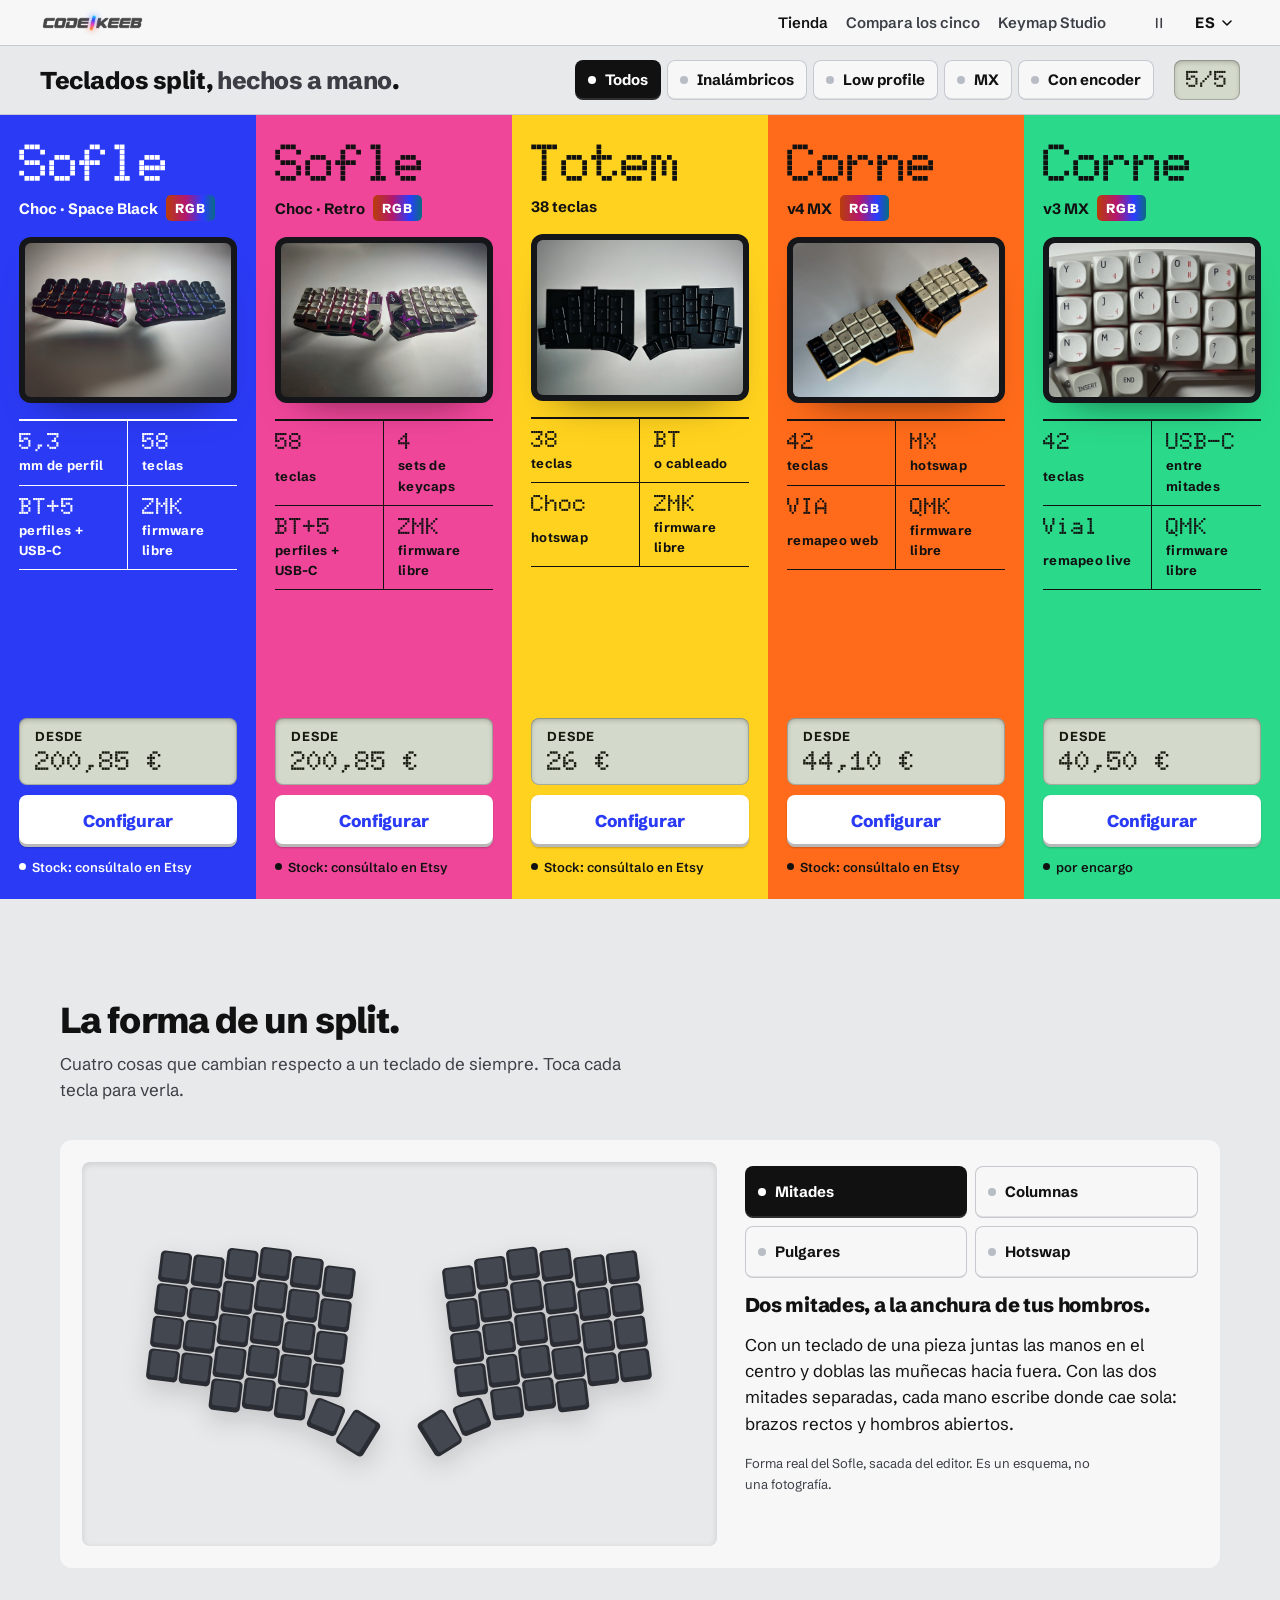
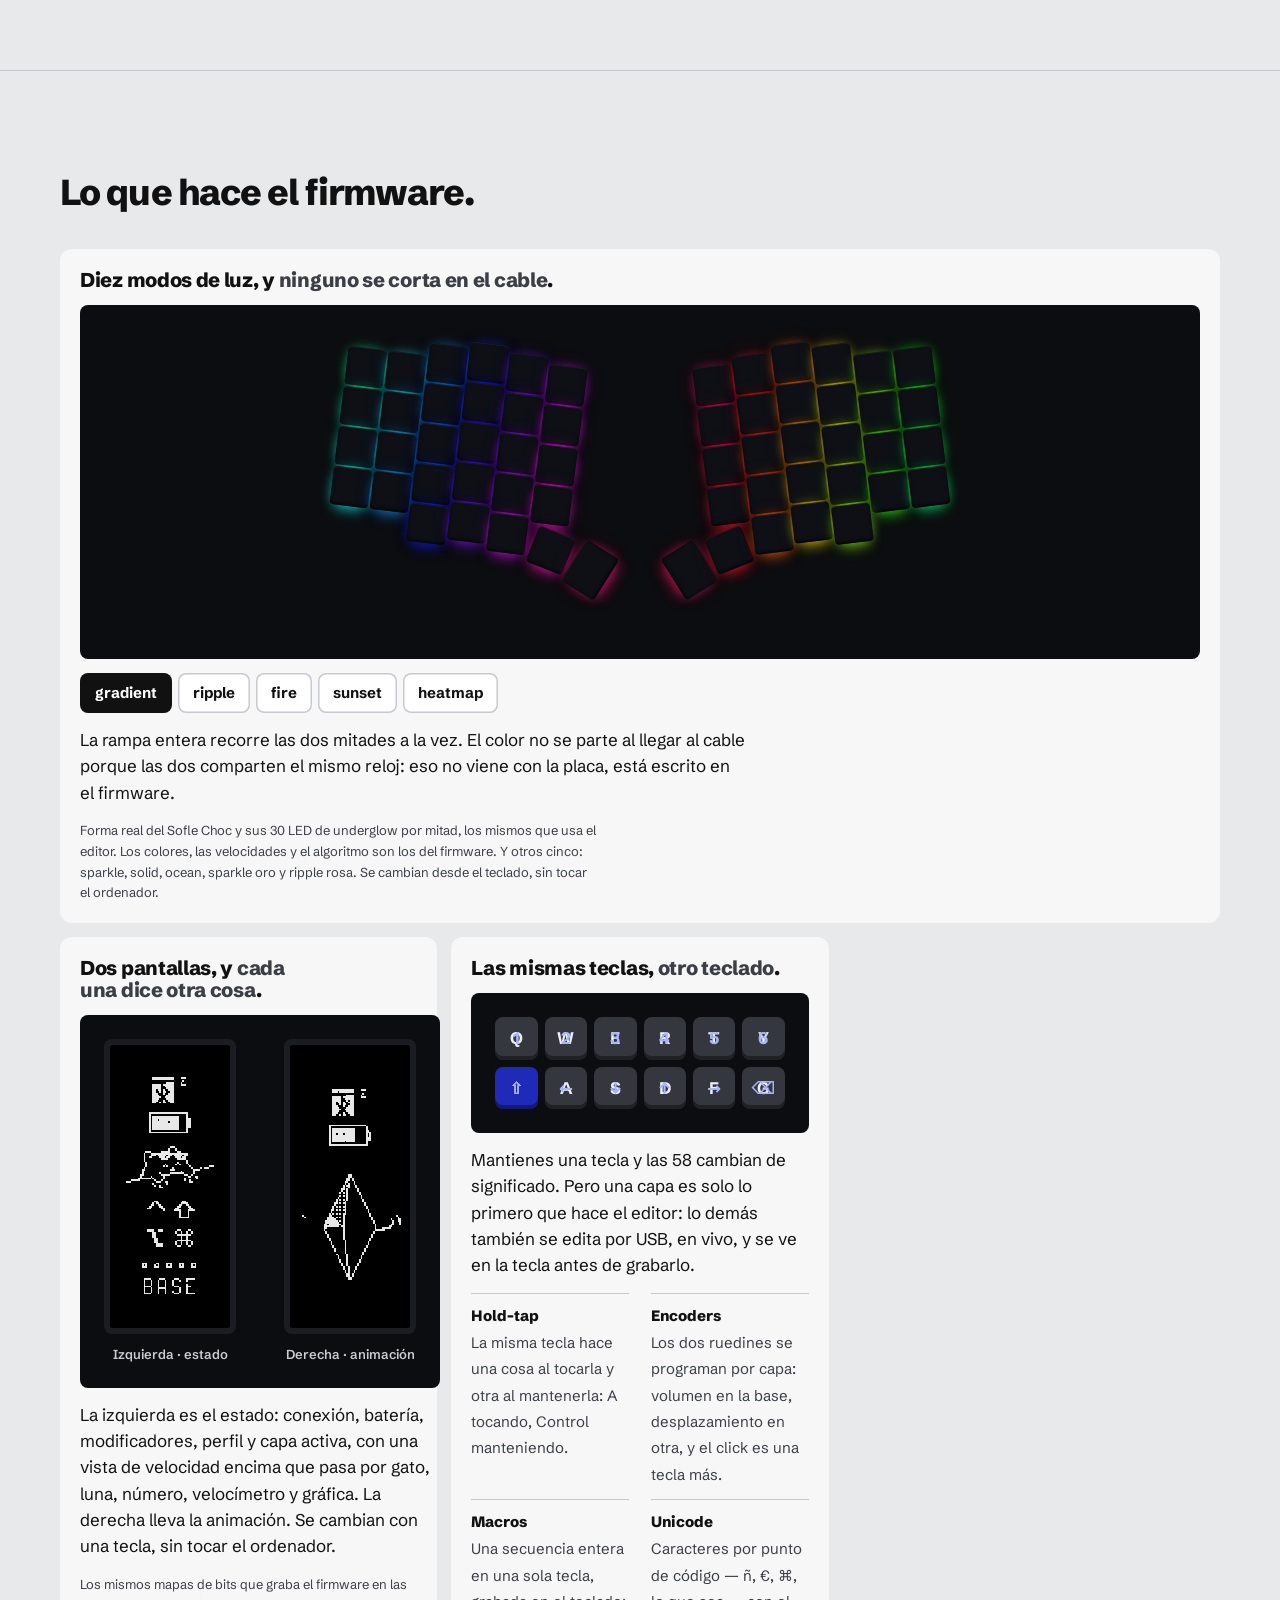
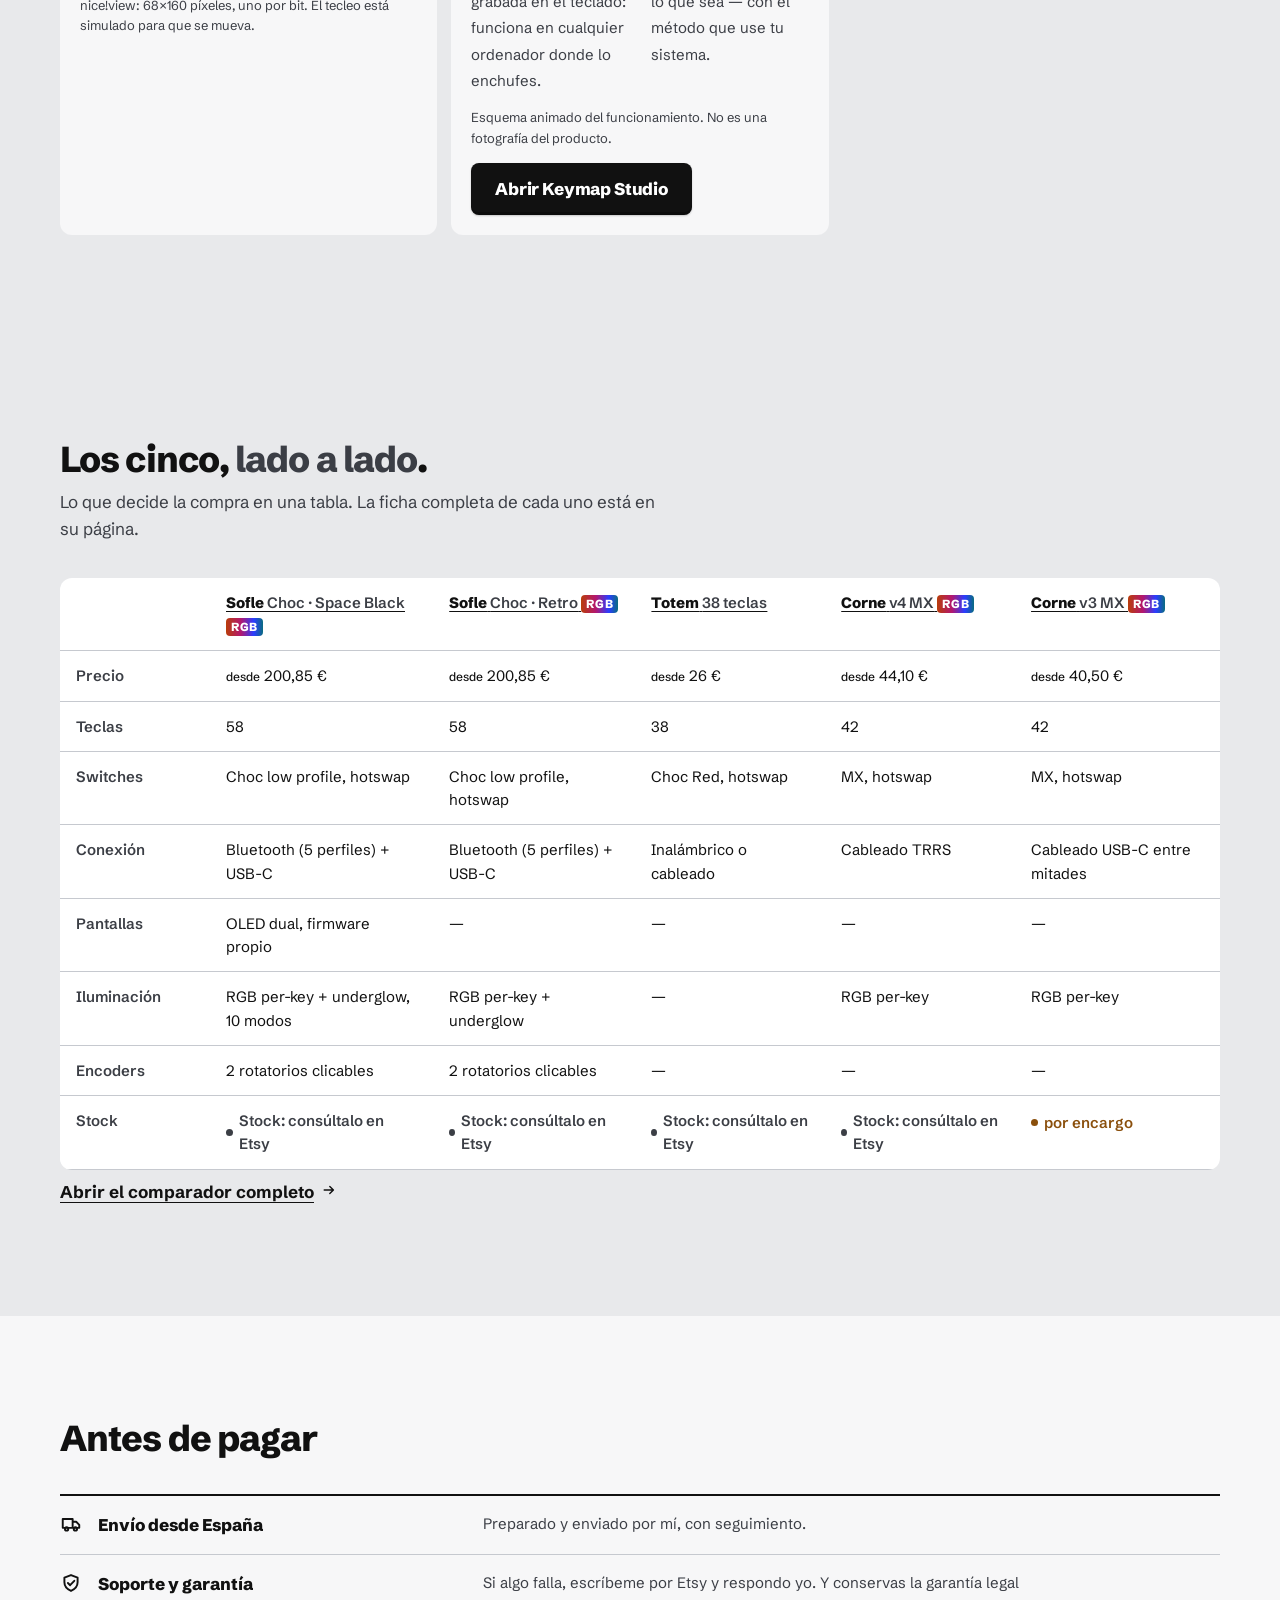
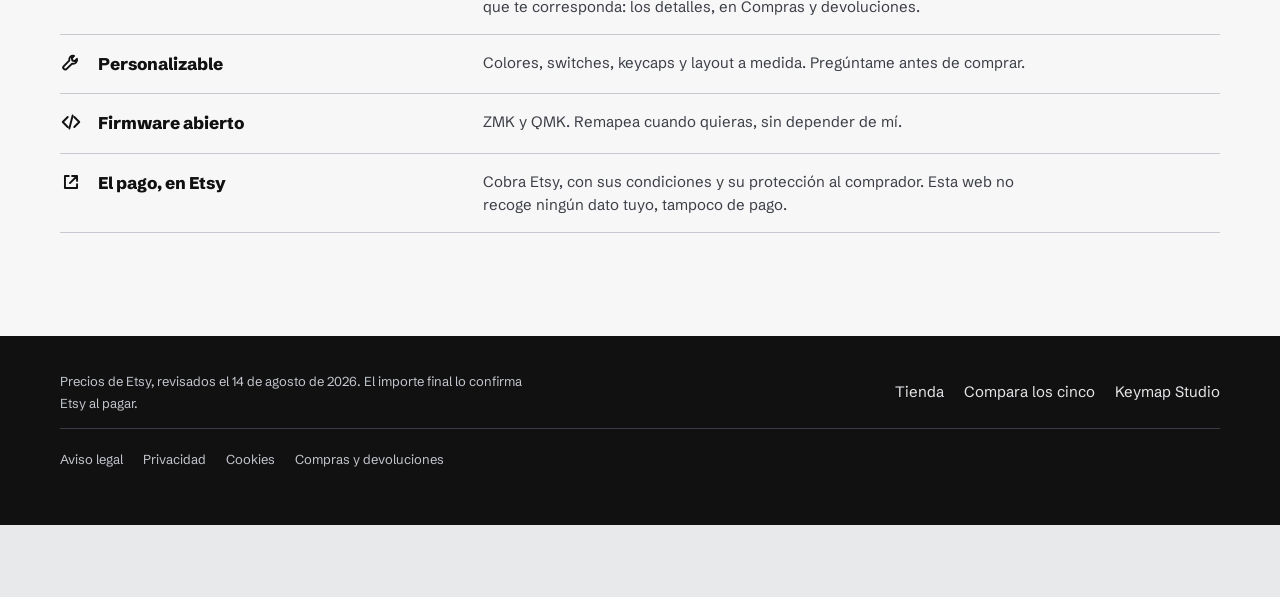
==== commit 874a409f: "Portada: hotswap en dibujo de linea, con la forma real de Kailh El switch y el zocalo se dibujan sol" ====
--- a/index.html
+++ b/index.html
@@ -79,59 +79,18 @@
       <div class="p-maquina">
         <div class="p-maquina__vista">
           <div class="dibujo" id="dibujo"></div>
-          <!-- Vista de lado, a escala (5 unidades por mm): la PCB, el zocalo
-               DEBAJO de ella, y el switch que sale recto con sus patas. Al
-               salir se ven los taladros vacios y el zocalo se enciende: no
-               hay soldadura. -->
+          <!-- Dibujo de linea a escala con las cotas de las hojas de datos de
+               Kailh: el switch de lado sobre la PCB, el zocalo debajo y, mas
+               abajo, el zocalo en planta con su forma real. Lo genera
+               tools/hotswap/dibujar.py; no se edita a mano. -->
           <div class="hot" id="hot" hidden>
             <figure class="hot__col">
-              <svg class="hot__sw" viewBox="0 44 150 120" role="img" aria-label="Kailh Choc Red">
-                <g class="hot__placa">
-                  <rect class="hot__pcb" x="5" y="140" width="140" height="8" rx="1.5"/>
-                  <rect class="hot__hueco" x="57" y="140" width="6" height="8"/>
-                  <rect class="hot__hueco" x="70" y="140" width="10" height="8"/>
-                  <rect class="hot__hueco" x="91" y="140" width="6" height="8"/>
-                  <rect class="hot__zocalo" x="42" y="148" width="26" height="10" rx="2"/>
-                  <rect class="hot__zocalo" x="82" y="148" width="26" height="10" rx="2"/>
-                  <rect class="hot__contacto" x="56" y="148" width="8" height="6" rx="1"/>
-                  <rect class="hot__contacto" x="90" y="148" width="8" height="6" rx="1"/>
-                </g>
-                <g class="hot__pieza">
-                  <rect class="hot__pata" x="58" y="138" width="4" height="17" rx="1"/>
-                  <rect class="hot__pata" x="92" y="138" width="4" height="17" rx="1"/>
-                  <rect class="hot__poste" x="71" y="138" width="8" height="13" rx="2"/>
-                  <rect class="hot__base" x="37.5" y="126" width="75" height="14" rx="3"/>
-                  <rect class="hot__tapa" x="41" y="119" width="68" height="8" rx="3"/>
-                  <rect fill="#d8453b" x="51" y="109" width="48" height="11" rx="2.5"/>
-                  <rect fill="#ec6a60" x="51" y="109" width="48" height="3.5" rx="1.75"/>
-                </g>
-              </svg>
+              <svg class="hot__sw" viewBox="0 0 156 298" role="img" aria-label="Kailh Choc Red"><g class="hot__fijo"><polygon class="hot__l hot__pcb" points="2.4,188.8 58.4,188.8 58.4,176.0 2.4,176.0"/><polygon class="hot__l hot__pcb" points="85.6,188.8 100.0,188.8 100.0,176.0 85.6,176.0"/><polygon class="hot__l hot__pcb" points="124.0,188.8 153.6,188.8 153.6,176.0 124.0,176.0"/><polygon class="hot__l hot__zocalo" points="39.4,192.8 144.6,192.8 144.6,188.8 39.4,188.8"/><polygon class="hot__l hot__zocalo" points="53.8,203.2 130.2,203.2 130.2,188.8 53.8,188.8"/><polygon class="hot__l hot__contacto" points="60.4,188.8 83.6,188.8 83.6,178.8 60.4,178.8"/><polygon class="hot__l hot__contacto" points="100.4,188.8 123.6,188.8 123.6,178.8 100.4,178.8"/><path class="hot__l hot__zocalo" d="M57.0 287.4 L88.0 287.4 Q93.6 287.4 95.2 281.8 Q96.8 269.8 102.4 269.8 L127.0 269.8 Q130.2 269.8 130.2 266.6 L130.2 235.8 Q130.2 232.6 127.0 232.6 L96.0 232.6 Q90.4 232.6 88.8 238.2 Q87.2 250.2 81.6 250.2 L57.0 250.2 Q53.8 250.2 53.8 253.4 L53.8 284.2 Q53.8 287.4 57.0 287.4 Z"/><circle class="hot__l hot__contacto" cx="72.0" cy="268.8" r="11.6"/><polygon class="hot__l hot__contacto" points="65.6,272.8 78.4,272.8 78.4,264.8 65.6,264.8"/><line class="hot__guia" x1="72.0" y1="203.2" x2="72.0" y2="257.2"/><circle class="hot__l hot__contacto" cx="112.0" cy="251.2" r="11.6"/><polygon class="hot__l hot__contacto" points="105.6,255.2 118.4,255.2 118.4,247.2 105.6,247.2"/><line class="hot__guia" x1="112.0" y1="203.2" x2="112.0" y2="239.6"/><polygon class="hot__l hot__zocalo" points="39.4,277.6 53.8,277.6 53.8,260.0 39.4,260.0"/><polygon class="hot__l hot__zocalo" points="130.2,260.0 144.6,260.0 144.6,242.4 130.2,242.4"/></g><g class="hot__pieza"><polygon class="hot__l" points="68.8,174.4 75.2,174.4 75.2,196.0 72.0,200.0 68.8,196.0"/><polygon class="hot__l" points="108.8,174.4 115.2,174.4 115.2,196.0 112.0,200.0 108.8,196.0"/><polygon class="hot__l" points="59.2,174.4 84.8,174.4 84.8,194.4 82.0,197.2 62.0,197.2 59.2,194.4"/><polygon class="hot__l" points="16.8,176.0 127.2,176.0 127.2,158.4 16.8,158.4"/><polygon class="hot__l" points="12.0,158.4 132.0,158.4 132.0,140.0 128.0,136.0 16.0,136.0 12.0,140.0"/><line class="hot__l" x1="12.0" y1="152.0" x2="132.0" y2="152.0"/><polygon class="hot__l" points="36.8,136.0 107.2,136.0 107.2,131.2 36.8,131.2"/><polygon class="hot__l" points="60.0,131.2 84.0,131.2 84.0,112.0 60.0,112.0"/><line class="hot__l" x1="67.2" y1="131.2" x2="67.2" y2="112.0"/><line class="hot__l" x1="76.8" y1="131.2" x2="76.8" y2="112.0"/></g></svg>
               <figcaption><span class="hot__et">Kailh Choc Red</span>
                 <span class="hot__dato"><span data-t="p.swLineal"></span> · low profile</span></figcaption>
             </figure>
             <figure class="hot__col hot__col--2">
-              <svg class="hot__sw" viewBox="0 44 150 120" role="img" aria-label="MMD Holy Panda">
-                <g class="hot__placa">
-                  <rect class="hot__pcb" x="5" y="140" width="140" height="8" rx="1.5"/>
-                  <rect class="hot__hueco" x="55" y="140" width="6" height="8"/>
-                  <rect class="hot__hueco" x="64" y="140" width="22" height="8"/>
-                  <rect class="hot__hueco" x="89" y="140" width="6" height="8"/>
-                  <rect class="hot__zocalo" x="40" y="148" width="24" height="10" rx="2"/>
-                  <rect class="hot__zocalo" x="86" y="148" width="24" height="10" rx="2"/>
-                  <rect class="hot__contacto" x="54" y="148" width="8" height="6" rx="1"/>
-                  <rect class="hot__contacto" x="88" y="148" width="8" height="6" rx="1"/>
-                </g>
-                <g class="hot__pieza">
-                  <rect class="hot__pata" x="56" y="138" width="4" height="17" rx="1"/>
-                  <rect class="hot__pata" x="90" y="138" width="4" height="17" rx="1"/>
-                  <rect class="hot__poste" x="65" y="138" width="20" height="16" rx="3"/>
-                  <rect class="hot__base" x="40" y="121" width="70" height="19" rx="3"/>
-                  <path fill="#e9e4d8" d="M36 122 L45 103 H105 L114 122 Z"/>
-                  <path fill="#f6f2ea" d="M43.5 106 L45 103 H105 L106.5 106 Z"/>
-                  <rect fill="#7a5236" x="66" y="85" width="18" height="19" rx="2"/>
-                  <rect fill="#98683f" x="66" y="85" width="18" height="4" rx="2"/>
-                </g>
-              </svg>
+              <svg class="hot__sw" viewBox="0 0 156 298" role="img" aria-label="MMD Holy Panda"><g class="hot__fijo"><polygon class="hot__l hot__pcb" points="2.4,188.8 29.52,188.8 29.52,176.0 2.4,176.0"/><polygon class="hot__l hot__pcb" points="53.52,188.8 56.0,188.8 56.0,176.0 53.52,176.0"/><polygon class="hot__l hot__pcb" points="104.32,188.8 153.6,188.8 153.6,176.0 104.32,176.0"/><polygon class="hot__l hot__zocalo" points="8.92,192.8 124.92,192.8 124.92,188.8 8.92,188.8"/><polygon class="hot__l hot__zocalo" points="23.32,203.2 110.52,203.2 110.52,188.8 23.32,188.8"/><polygon class="hot__l hot__contacto" points="29.92,188.8 53.12,188.8 53.12,178.8 29.92,178.8"/><polygon class="hot__l hot__contacto" points="80.72,188.8 103.92,188.8 103.92,178.8 80.72,178.8"/><path class="hot__l hot__zocalo" d="M23.32 288.64 L62.32 288.64 Q68.72 288.64 70.32 282.4 Q72.32 273.52 79.92 273.52 L100.72 273.52 Q110.52 273.52 110.52 264.0 L110.52 252.0 Q110.52 241.52 99.92 241.52 L23.32 241.52 Z"/><circle class="hot__l hot__contacto" cx="41.52" cy="275.2" r="11.6"/><polygon class="hot__l hot__contacto" points="35.12,279.2 47.92,279.2 47.92,271.2 35.12,271.2"/><line class="hot__guia" x1="41.52" y1="203.2" x2="41.52" y2="263.6"/><circle class="hot__l hot__contacto" cx="92.32" cy="254.88" r="11.6"/><polygon class="hot__l hot__contacto" points="85.92,258.88 98.72,258.88 98.72,250.88 85.92,250.88"/><line class="hot__guia" x1="92.32" y1="203.2" x2="92.32" y2="243.28"/><polygon class="hot__l hot__zocalo" points="8.92,285.2 23.32,285.2 23.32,265.2 8.92,265.2"/><polygon class="hot__l hot__zocalo" points="110.52,264.88 124.92,264.88 124.92,244.88 110.52,244.88"/></g><g class="hot__pieza"><polygon class="hot__l" points="38.32,174.4 44.72,174.4 44.72,198.4 41.52,202.4 38.32,198.4"/><polygon class="hot__l" points="89.12,174.4 95.52,174.4 95.52,198.4 92.32,202.4 89.12,198.4"/><polygon class="hot__l" points="56.6,174.4 87.4,174.4 87.4,195.2 84.0,198.4 60.0,198.4 56.6,195.2"/><polygon class="hot__l" points="16.2,176.0 127.8,176.0 127.8,136.0 16.2,136.0"/><polygon class="hot__l" points="12.52,136.0 131.48,136.0 131.48,120.8 110.0,82.4 34.0,82.4 12.52,120.8"/><polygon class="hot__l" points="53.6,120.8 68.8,120.8 68.8,91.2 53.6,91.2"/><polygon class="hot__l" points="75.2,120.8 90.4,120.8 90.4,91.2 75.2,91.2"/><polygon class="hot__l" points="56.0,82.4 88.0,82.4 88.0,53.6 56.0,53.6"/><line class="hot__l" x1="66.8" y1="82.4" x2="66.8" y2="53.6"/><line class="hot__l" x1="77.2" y1="82.4" x2="77.2" y2="53.6"/></g></svg>
               <figcaption><span class="hot__et">MMD Holy Panda</span>
                 <span class="hot__dato"><span data-t="p.swTactil"></span> · MX</span></figcaption>
             </figure>
--- a/css/aparato.css
+++ b/css/aparato.css
@@ -448,19 +448,17 @@
    significa low profile. */
 .hot{display:flex;flex-wrap:wrap;gap:22px clamp(16px,4vw,56px);align-items:flex-end;justify-content:center;width:100%}
 /* los dos encogen a la vez: siempre lado a lado, para compararlos */
-.hot__col{flex:1 1 0;max-width:220px;min-width:0;display:grid;justify-items:center;gap:10px;margin:0}
+.hot__col{flex:1 1 0;max-width:200px;min-width:0;display:grid;justify-items:center;gap:10px;margin:0}
 .hot__sw{display:block;width:100%;height:auto;overflow:visible}
-.hot__pcb{fill:#1c1e23}
-.hot__hueco{fill:var(--carcasa)}
-.hot__zocalo{fill:#3a3d44}
-.hot__contacto{fill:var(--oro);animation:libre var(--loop-tecla) var(--ease) infinite}
-.hot__pata{fill:var(--oro)}
-.hot__poste,.hot__base{fill:#1f2126}
-.hot__tapa{fill:#2e3238}
+/* solo lineas, como un plano: el relleno es el color de la ventana, asi
+   lo que va delante tapa lo que va detras sin dibujar lineas ocultas */
+.hot__l{fill:var(--carcasa);stroke:var(--tinta);stroke-width:1.15;stroke-linejoin:round;vector-effect:non-scaling-stroke}
+.hot__guia{fill:none;stroke:var(--linea-2);stroke-width:.8;stroke-dasharray:2 3;vector-effect:non-scaling-stroke}
+.hot__contacto{animation:libre var(--loop-tecla) var(--ease) infinite}
 .hot__pieza{animation:saca var(--loop-tecla) var(--ease) infinite}
 .hot__col--2 .hot__pieza,.hot__col--2 .hot__contacto{animation-delay:calc(var(--loop-tecla) / 2)}
-@keyframes saca{0%,12%{transform:translateY(0)}38%,62%{transform:translateY(-36px)}88%,100%{transform:translateY(0)}}
-@keyframes libre{0%,30%,70%,100%{fill:var(--oro)}40%,60%{fill:var(--luz)}}
+@keyframes saca{0%,12%{transform:translateY(0)}38%,62%{transform:translateY(-48px)}88%,100%{transform:translateY(0)}}
+@keyframes libre{0%,30%,70%,100%{stroke:var(--tinta);stroke-width:1.15}40%,60%{stroke:var(--luz);stroke-width:2}}
 .hot figcaption{display:grid;justify-items:center;gap:2px;text-align:center}
 .hot__et{font-size:var(--t-s);font-weight:800}
 .hot__dato{font-size:var(--t-xs);color:var(--tinta-2)}
@@ -468,10 +466,9 @@
 .hot__leyenda{flex-basis:100%;display:flex;flex-wrap:wrap;justify-content:center;gap:6px 18px;
   padding-top:14px;border-top:1px solid var(--linea);font-size:var(--t-xs);font-weight:700;color:var(--tinta-2)}
 .hot__leyenda li{display:flex;align-items:center;gap:7px}
-.hot__muestra{width:14px;height:8px;border-radius:2px}
-.hot__muestra--pcb{background:#1c1e23}
-.hot__muestra--zocalo{background:#3a3d44}
-.hot__muestra--libre{background:var(--luz)}
+.hot__muestra{width:16px;height:0;border-top:1.5px solid var(--tinta)}
+.hot__muestra--zocalo{border-top-style:dashed;border-color:var(--linea-2)}
+.hot__muestra--libre{border-top-width:2px;border-color:var(--luz)}
 
 /* capas: las mismas teclas con otra leyenda */
 .capas{width:min(100%,460px);padding:clamp(14px,3vw,24px);border-radius:var(--radio-s);background:#0c0d10}
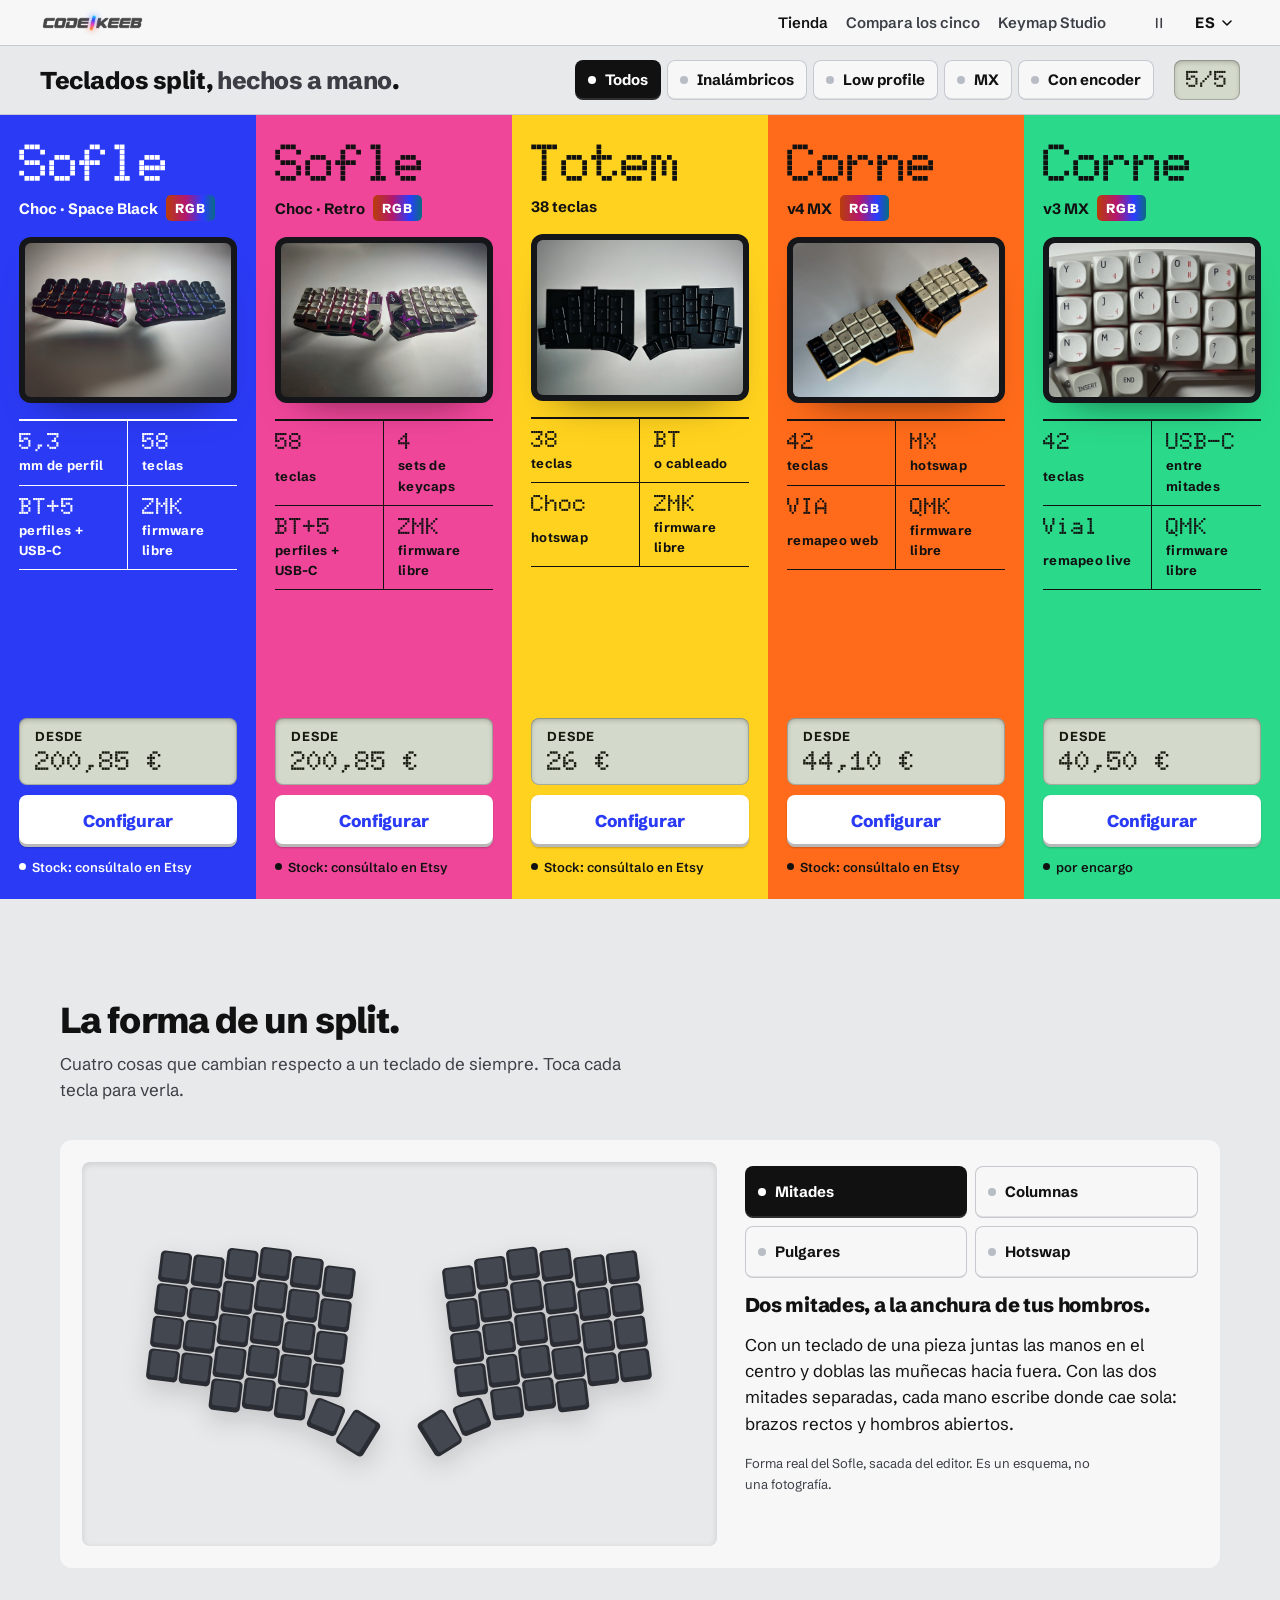
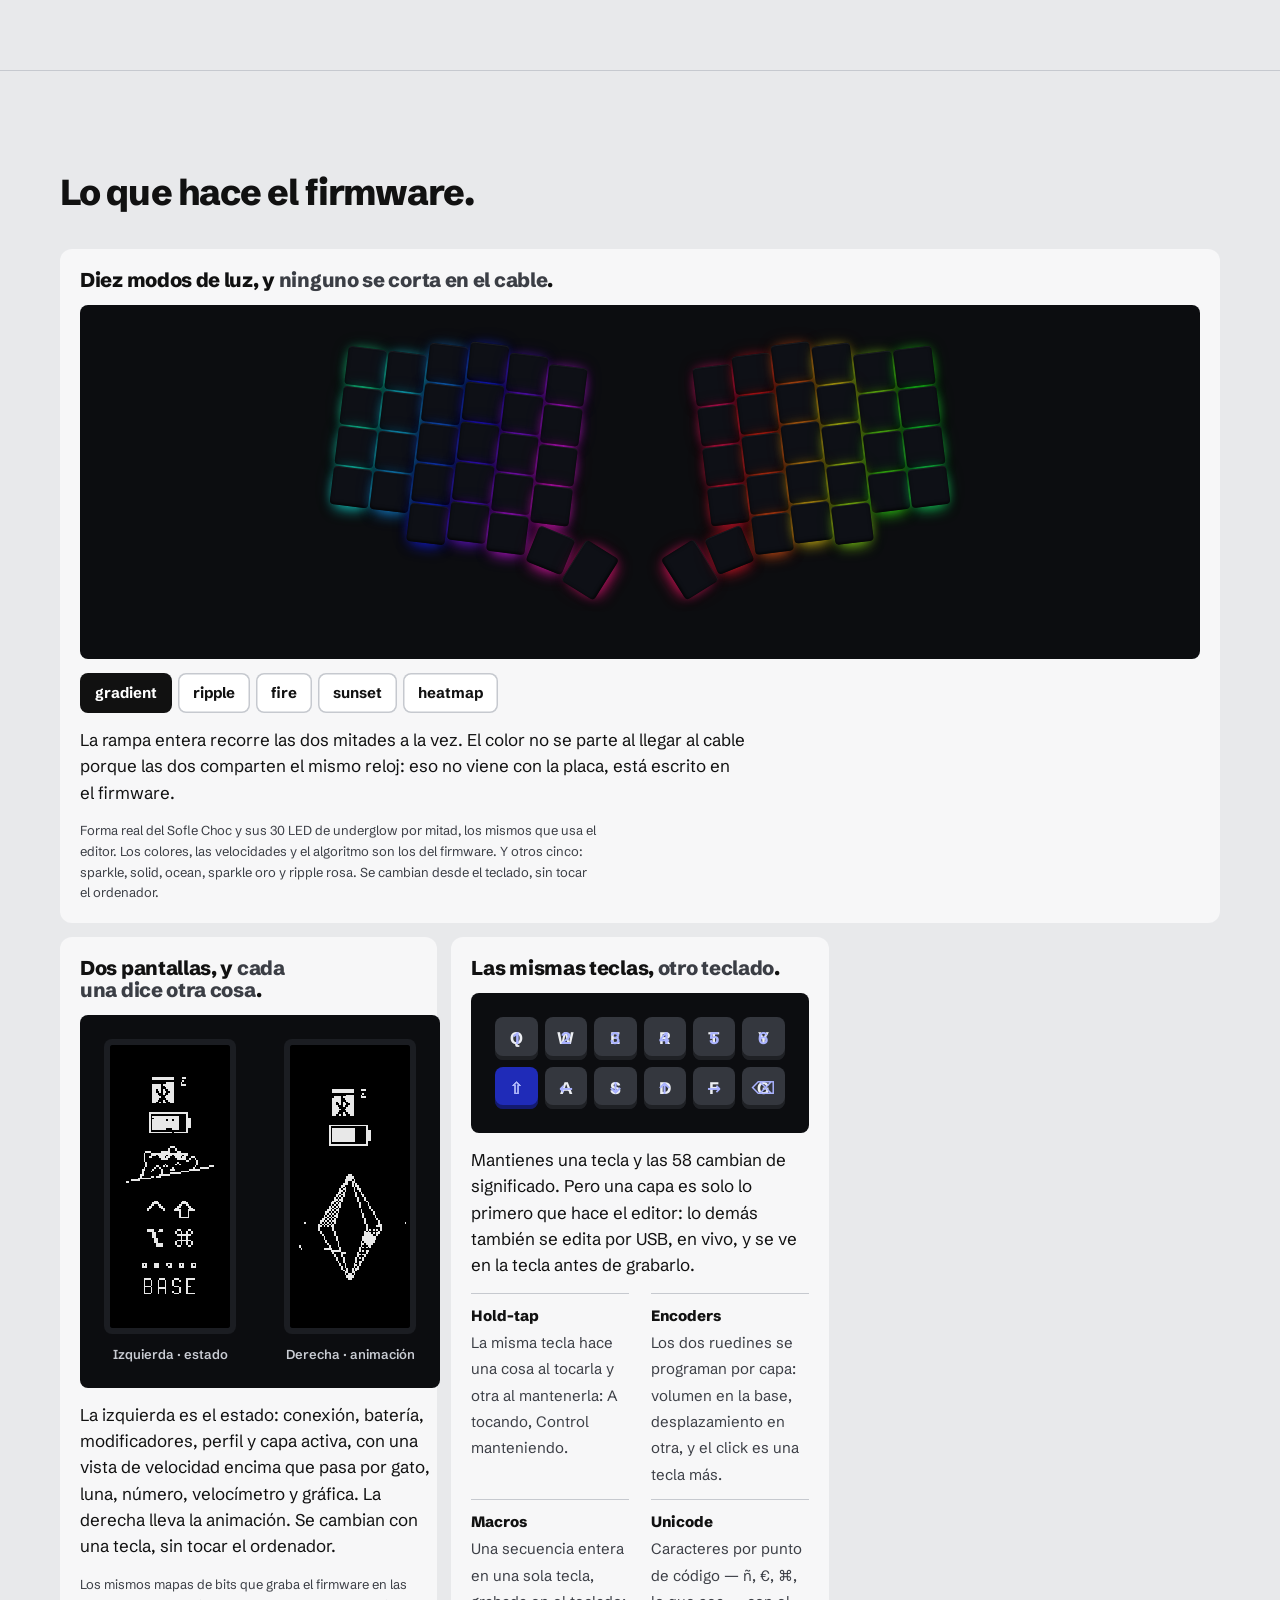
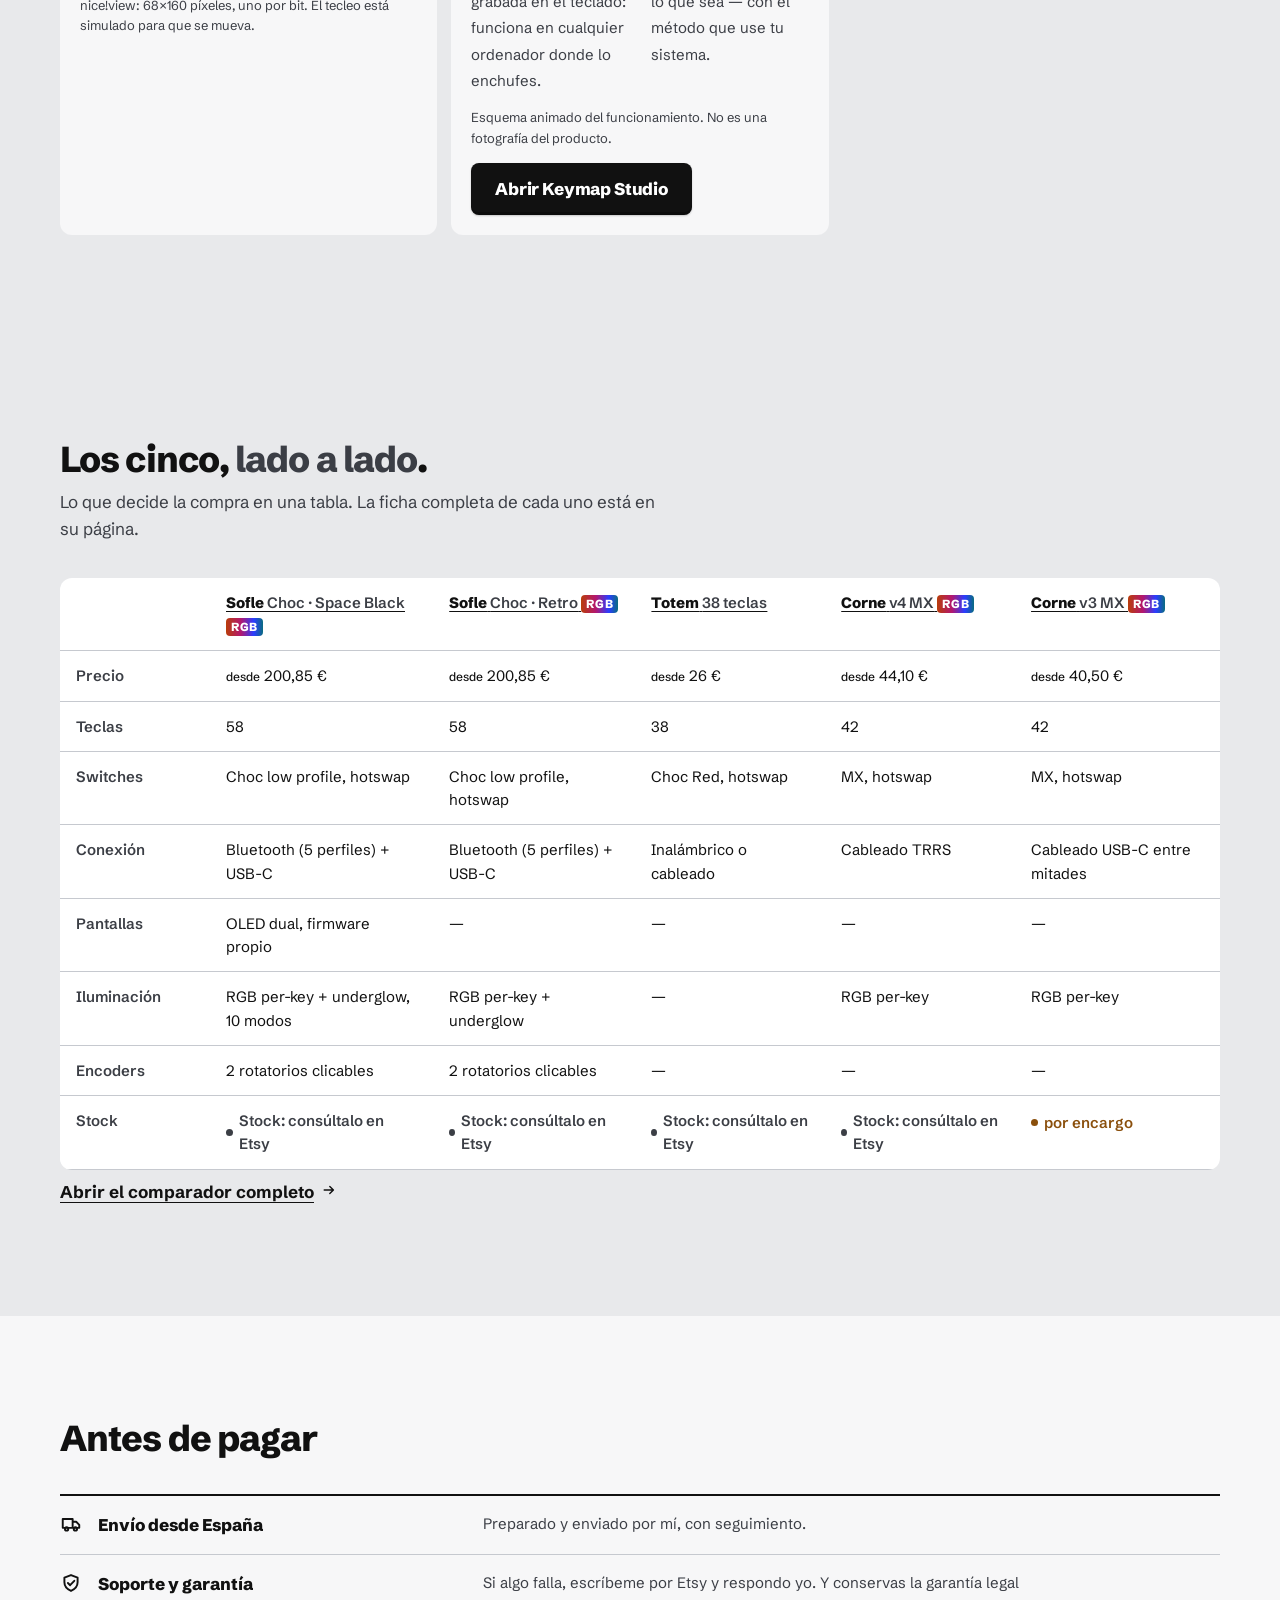
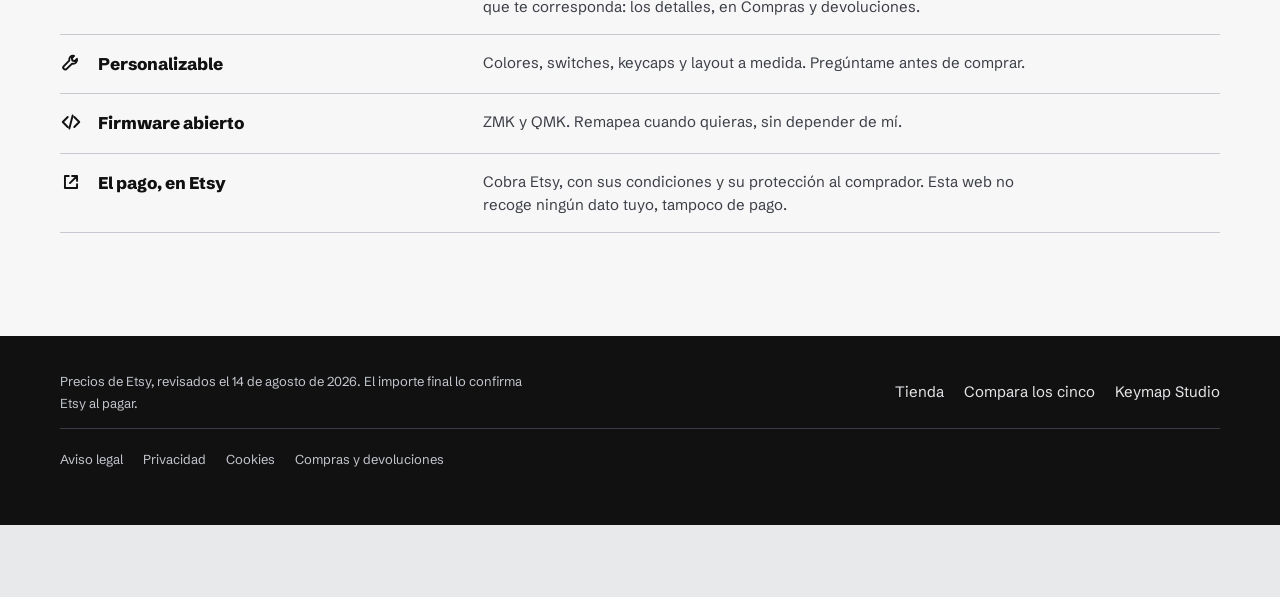
==== commit 713433f8: "Hotswap: alzado del Choc corregido y zocalos con su contorno real - El alzado se mira ahora desde DE" ====
--- a/index.html
+++ b/index.html
@@ -85,12 +85,12 @@
                tools/hotswap/dibujar.py; no se edita a mano. -->
           <div class="hot" id="hot" hidden>
             <figure class="hot__col">
-              <svg class="hot__sw" viewBox="0 0 156 298" role="img" aria-label="Kailh Choc Red"><g class="hot__fijo"><polygon class="hot__l hot__pcb" points="2.4,188.8 58.4,188.8 58.4,176.0 2.4,176.0"/><polygon class="hot__l hot__pcb" points="85.6,188.8 100.0,188.8 100.0,176.0 85.6,176.0"/><polygon class="hot__l hot__pcb" points="124.0,188.8 153.6,188.8 153.6,176.0 124.0,176.0"/><polygon class="hot__l hot__zocalo" points="39.4,192.8 144.6,192.8 144.6,188.8 39.4,188.8"/><polygon class="hot__l hot__zocalo" points="53.8,203.2 130.2,203.2 130.2,188.8 53.8,188.8"/><polygon class="hot__l hot__contacto" points="60.4,188.8 83.6,188.8 83.6,178.8 60.4,178.8"/><polygon class="hot__l hot__contacto" points="100.4,188.8 123.6,188.8 123.6,178.8 100.4,178.8"/><path class="hot__l hot__zocalo" d="M57.0 287.4 L88.0 287.4 Q93.6 287.4 95.2 281.8 Q96.8 269.8 102.4 269.8 L127.0 269.8 Q130.2 269.8 130.2 266.6 L130.2 235.8 Q130.2 232.6 127.0 232.6 L96.0 232.6 Q90.4 232.6 88.8 238.2 Q87.2 250.2 81.6 250.2 L57.0 250.2 Q53.8 250.2 53.8 253.4 L53.8 284.2 Q53.8 287.4 57.0 287.4 Z"/><circle class="hot__l hot__contacto" cx="72.0" cy="268.8" r="11.6"/><polygon class="hot__l hot__contacto" points="65.6,272.8 78.4,272.8 78.4,264.8 65.6,264.8"/><line class="hot__guia" x1="72.0" y1="203.2" x2="72.0" y2="257.2"/><circle class="hot__l hot__contacto" cx="112.0" cy="251.2" r="11.6"/><polygon class="hot__l hot__contacto" points="105.6,255.2 118.4,255.2 118.4,247.2 105.6,247.2"/><line class="hot__guia" x1="112.0" y1="203.2" x2="112.0" y2="239.6"/><polygon class="hot__l hot__zocalo" points="39.4,277.6 53.8,277.6 53.8,260.0 39.4,260.0"/><polygon class="hot__l hot__zocalo" points="130.2,260.0 144.6,260.0 144.6,242.4 130.2,242.4"/></g><g class="hot__pieza"><polygon class="hot__l" points="68.8,174.4 75.2,174.4 75.2,196.0 72.0,200.0 68.8,196.0"/><polygon class="hot__l" points="108.8,174.4 115.2,174.4 115.2,196.0 112.0,200.0 108.8,196.0"/><polygon class="hot__l" points="59.2,174.4 84.8,174.4 84.8,194.4 82.0,197.2 62.0,197.2 59.2,194.4"/><polygon class="hot__l" points="16.8,176.0 127.2,176.0 127.2,158.4 16.8,158.4"/><polygon class="hot__l" points="12.0,158.4 132.0,158.4 132.0,140.0 128.0,136.0 16.0,136.0 12.0,140.0"/><line class="hot__l" x1="12.0" y1="152.0" x2="132.0" y2="152.0"/><polygon class="hot__l" points="36.8,136.0 107.2,136.0 107.2,131.2 36.8,131.2"/><polygon class="hot__l" points="60.0,131.2 84.0,131.2 84.0,112.0 60.0,112.0"/><line class="hot__l" x1="67.2" y1="131.2" x2="67.2" y2="112.0"/><line class="hot__l" x1="76.8" y1="131.2" x2="76.8" y2="112.0"/></g></svg>
+              <svg class="hot__sw" viewBox="0 0 168 292" role="img" aria-label="Kailh Choc Red"><g class="hot__fijo"><polygon class="hot__l hot__pcb" points="2.4,188.8 31.8,188.8 31.8,176.0 2.4,176.0"/><polygon class="hot__l hot__pcb" points="56.2,188.8 70.2,188.8 70.2,176.0 56.2,176.0"/><polygon class="hot__l hot__pcb" points="97.8,188.8 120.4,188.8 120.4,176.0 97.8,176.0"/><polygon class="hot__l hot__pcb" points="135.6,188.8 165.6,188.8 165.6,176.0 135.6,176.0"/><polygon class="hot__l hot__zocalo" points="101.8,192.8 122.2,192.8 122.2,188.8 101.8,188.8"/><polygon class="hot__l hot__zocalo" points="5.8,192.8 26.2,192.8 26.2,188.8 5.8,188.8"/><polygon class="hot__l hot__zocalo" points="23.4,203.2 102.2,203.2 102.2,188.8 23.4,188.8"/><polygon class="hot__l hot__contacto" points="72.4,188.8 95.6,188.8 95.6,178.8 72.4,178.8"/><polygon class="hot__l hot__contacto" points="32.4,188.8 55.6,188.8 55.6,178.8 32.4,178.8"/><polygon class="hot__l hot__zocalo" points="101.8,269.0 122.2,269.0 122.2,249.0 101.8,249.0"/><polygon class="hot__l hot__zocalo" points="5.8,251.4 26.2,251.4 26.2,231.4 5.8,231.4"/><polygon class="hot__l hot__zocalo" points="25.8,228.8 23.4,228.8 23.4,222.4 55.46,222.4 57.79,222.84 59.8,224.09 61.22,225.98 61.85,228.26 63.1,232.83 65.94,236.62 69.95,239.13 74.6,240.0 95.6,240.0 102.2,246.6 102.2,270.6 95.6,277.2 73.91,277.2 70.86,276.59 68.26,274.86 64.2,270.8 64.2,269.2 63.47,265.53 61.39,262.41 58.27,260.33 54.6,259.6 32.2,259.6 29.75,259.11 27.67,257.73 26.29,255.65 25.8,253.2"/><line class="hot__guia" x1="84.0" y1="203.2" x2="84.0" y2="246.6"/><circle class="hot__l hot__contacto" cx="84.0" cy="258.2" r="11.6"/><polygon class="hot__l hot__contacto" points="77.6,262.2 90.4,262.2 90.4,254.2 77.6,254.2"/><line class="hot__guia" x1="44.0" y1="203.2" x2="44.0" y2="229.8"/><circle class="hot__l hot__contacto" cx="44.0" cy="241.4" r="11.6"/><polygon class="hot__l hot__contacto" points="37.6,245.4 50.4,245.4 50.4,237.4 37.6,237.4"/></g><g class="hot__pieza"><polygon class="hot__l" points="71.2,174.4 96.8,174.4 96.8,194.0 93.6,197.2 74.4,197.2 71.2,194.0"/><polygon class="hot__l" points="32.8,174.4 47.2,174.4 47.2,194.0 44.0,197.2 36.0,197.2 32.8,194.0"/><polygon class="hot__l" points="120.8,174.4 135.2,174.4 135.2,194.0 132.0,197.2 124.0,197.2 120.8,194.0"/><polygon class="hot__l" points="28.8,176.0 139.2,176.0 139.2,158.4 28.8,158.4"/><polygon class="hot__l" points="24.0,158.4 144.0,158.4 144.0,140.0 140.0,136.0 28.0,136.0 24.0,140.0"/><line class="hot__l" x1="24.0" y1="152.0" x2="144.0" y2="152.0"/><polygon class="hot__l" points="48.8,136.0 119.2,136.0 119.2,131.2 48.8,131.2"/><polygon class="hot__l" points="72.0,131.2 96.0,131.2 96.0,112.0 72.0,112.0"/><line class="hot__l" x1="79.2" y1="131.2" x2="79.2" y2="112.0"/><line class="hot__l" x1="88.8" y1="131.2" x2="88.8" y2="112.0"/><polygon class="hot__l" points="80.8,174.4 87.2,174.4 87.2,196.0 84.0,200.0 80.8,196.0"/><polygon class="hot__l" points="40.8,174.4 47.2,174.4 47.2,196.0 44.0,200.0 40.8,196.0"/></g></svg>
               <figcaption><span class="hot__et">Kailh Choc Red</span>
                 <span class="hot__dato"><span data-t="p.swLineal"></span> · low profile</span></figcaption>
             </figure>
             <figure class="hot__col hot__col--2">
-              <svg class="hot__sw" viewBox="0 0 156 298" role="img" aria-label="MMD Holy Panda"><g class="hot__fijo"><polygon class="hot__l hot__pcb" points="2.4,188.8 29.52,188.8 29.52,176.0 2.4,176.0"/><polygon class="hot__l hot__pcb" points="53.52,188.8 56.0,188.8 56.0,176.0 53.52,176.0"/><polygon class="hot__l hot__pcb" points="104.32,188.8 153.6,188.8 153.6,176.0 104.32,176.0"/><polygon class="hot__l hot__zocalo" points="8.92,192.8 124.92,192.8 124.92,188.8 8.92,188.8"/><polygon class="hot__l hot__zocalo" points="23.32,203.2 110.52,203.2 110.52,188.8 23.32,188.8"/><polygon class="hot__l hot__contacto" points="29.92,188.8 53.12,188.8 53.12,178.8 29.92,178.8"/><polygon class="hot__l hot__contacto" points="80.72,188.8 103.92,188.8 103.92,178.8 80.72,178.8"/><path class="hot__l hot__zocalo" d="M23.32 288.64 L62.32 288.64 Q68.72 288.64 70.32 282.4 Q72.32 273.52 79.92 273.52 L100.72 273.52 Q110.52 273.52 110.52 264.0 L110.52 252.0 Q110.52 241.52 99.92 241.52 L23.32 241.52 Z"/><circle class="hot__l hot__contacto" cx="41.52" cy="275.2" r="11.6"/><polygon class="hot__l hot__contacto" points="35.12,279.2 47.92,279.2 47.92,271.2 35.12,271.2"/><line class="hot__guia" x1="41.52" y1="203.2" x2="41.52" y2="263.6"/><circle class="hot__l hot__contacto" cx="92.32" cy="254.88" r="11.6"/><polygon class="hot__l hot__contacto" points="85.92,258.88 98.72,258.88 98.72,250.88 85.92,250.88"/><line class="hot__guia" x1="92.32" y1="203.2" x2="92.32" y2="243.28"/><polygon class="hot__l hot__zocalo" points="8.92,285.2 23.32,285.2 23.32,265.2 8.92,265.2"/><polygon class="hot__l hot__zocalo" points="110.52,264.88 124.92,264.88 124.92,244.88 110.52,244.88"/></g><g class="hot__pieza"><polygon class="hot__l" points="38.32,174.4 44.72,174.4 44.72,198.4 41.52,202.4 38.32,198.4"/><polygon class="hot__l" points="89.12,174.4 95.52,174.4 95.52,198.4 92.32,202.4 89.12,198.4"/><polygon class="hot__l" points="56.6,174.4 87.4,174.4 87.4,195.2 84.0,198.4 60.0,198.4 56.6,195.2"/><polygon class="hot__l" points="16.2,176.0 127.8,176.0 127.8,136.0 16.2,136.0"/><polygon class="hot__l" points="12.52,136.0 131.48,136.0 131.48,120.8 110.0,82.4 34.0,82.4 12.52,120.8"/><polygon class="hot__l" points="53.6,120.8 68.8,120.8 68.8,91.2 53.6,91.2"/><polygon class="hot__l" points="75.2,120.8 90.4,120.8 90.4,91.2 75.2,91.2"/><polygon class="hot__l" points="56.0,82.4 88.0,82.4 88.0,53.6 56.0,53.6"/><line class="hot__l" x1="66.8" y1="82.4" x2="66.8" y2="53.6"/><line class="hot__l" x1="77.2" y1="82.4" x2="77.2" y2="53.6"/></g></svg>
+              <svg class="hot__sw" viewBox="0 0 168 292" role="img" aria-label="MMD Holy Panda"><g class="hot__fijo"><polygon class="hot__l hot__pcb" points="2.4,188.8 51.48,188.8 51.48,176.0 2.4,176.0"/><polygon class="hot__l hot__pcb" points="100.0,188.8 102.28,188.8 102.28,176.0 100.0,176.0"/><polygon class="hot__l hot__pcb" points="126.68,188.8 165.6,188.8 165.6,176.0 126.68,176.0"/><polygon class="hot__l hot__zocalo" points="130.48,192.8 150.88,192.8 150.88,188.8 130.48,188.8"/><polygon class="hot__l hot__zocalo" points="27.06,192.8 47.46,192.8 47.46,188.8 27.06,188.8"/><polygon class="hot__l hot__zocalo" points="45.6,203.2 132.0,203.2 132.0,188.8 45.6,188.8"/><polygon class="hot__l hot__contacto" points="102.88,188.8 126.08,188.8 126.08,178.8 102.88,178.8"/><polygon class="hot__l hot__contacto" points="52.08,188.8 75.28,188.8 75.28,178.8 52.08,178.8"/><polygon class="hot__l hot__zocalo" points="130.48,246.32 150.88,246.32 150.88,226.32 130.48,226.32"/><polygon class="hot__l hot__zocalo" points="27.06,266.64 47.46,266.64 47.46,246.64 27.06,246.64"/><polygon class="hot__l hot__zocalo" points="102.4,222.4 132.0,222.4 132.0,254.4 131.7,257.52 130.78,260.52 129.3,263.29 127.31,265.71 124.89,267.7 122.12,269.18 119.12,270.1 116.0,270.4 45.6,270.4 45.6,238.4 86.4,238.4 89.52,238.1 92.52,237.18 95.29,235.7 97.71,233.71 99.7,231.29 101.18,228.52 102.1,225.52"/><line class="hot__guia" x1="114.48" y1="203.2" x2="114.48" y2="224.72"/><circle class="hot__l hot__contacto" cx="114.48" cy="236.32" r="11.6"/><polygon class="hot__l hot__contacto" points="108.08,240.32 120.88,240.32 120.88,232.32 108.08,232.32"/><line class="hot__guia" x1="63.68" y1="203.2" x2="63.68" y2="245.04"/><circle class="hot__l hot__contacto" cx="63.68" cy="256.64" r="11.6"/><polygon class="hot__l hot__contacto" points="57.28,260.64 70.08,260.64 70.08,252.64 57.28,252.64"/></g><g class="hot__pieza"><polygon class="hot__l" points="68.6,174.4 99.4,174.4 99.4,195.2 96.2,198.4 71.8,198.4 68.6,195.2"/><polygon class="hot__l" points="28.2,176.0 139.8,176.0 139.8,136.0 28.2,136.0"/><polygon class="hot__l" points="24.52,136.0 143.48,136.0 143.48,120.8 122.0,82.4 46.0,82.4 24.52,120.8"/><polygon class="hot__l" points="65.6,120.8 80.8,120.8 80.8,91.2 65.6,91.2"/><polygon class="hot__l" points="87.2,120.8 102.4,120.8 102.4,91.2 87.2,91.2"/><polygon class="hot__l" points="68.0,82.4 100.0,82.4 100.0,53.6 68.0,53.6"/><line class="hot__l" x1="78.8" y1="82.4" x2="78.8" y2="53.6"/><line class="hot__l" x1="89.2" y1="82.4" x2="89.2" y2="53.6"/><polygon class="hot__l" points="111.28,174.4 117.68,174.4 117.68,198.4 114.48,202.4 111.28,198.4"/><polygon class="hot__l" points="60.48,174.4 66.88,174.4 66.88,198.4 63.68,202.4 60.48,198.4"/></g></svg>
               <figcaption><span class="hot__et">MMD Holy Panda</span>
                 <span class="hot__dato"><span data-t="p.swTactil"></span> · MX</span></figcaption>
             </figure>
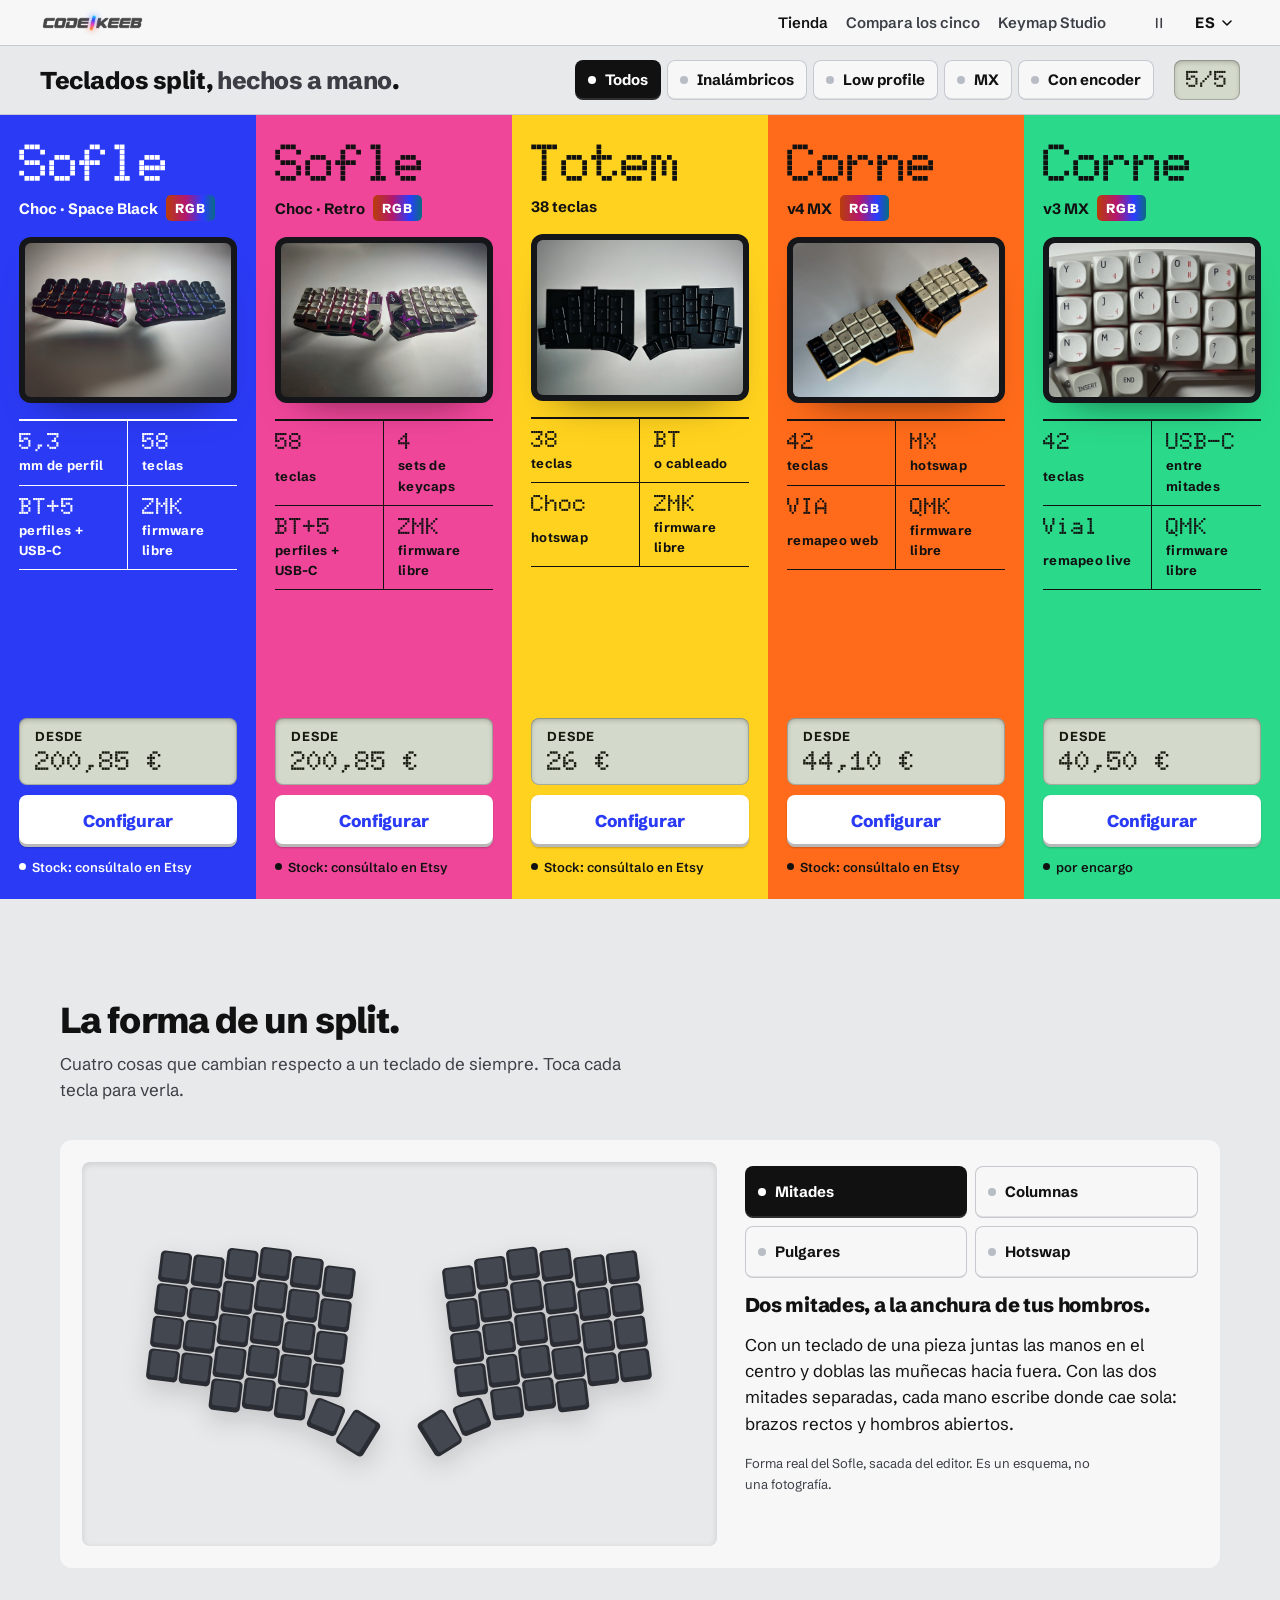
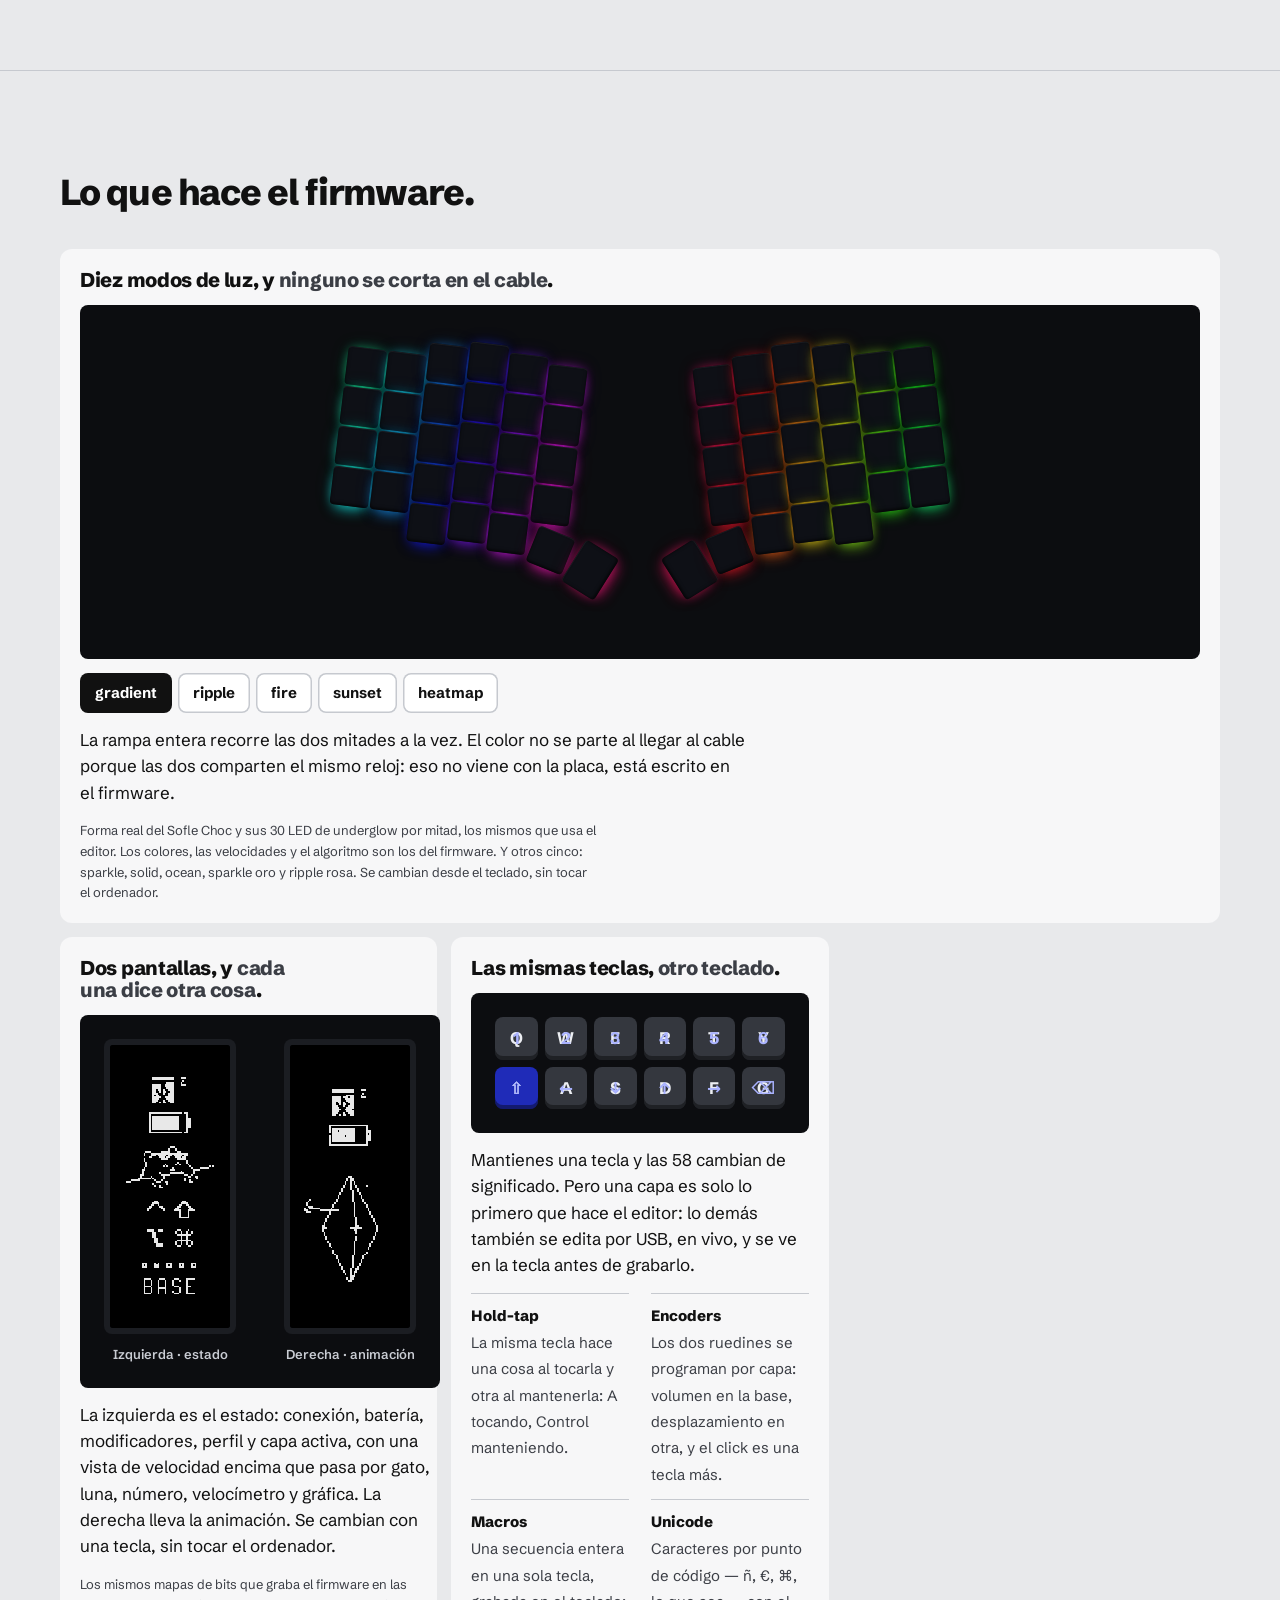
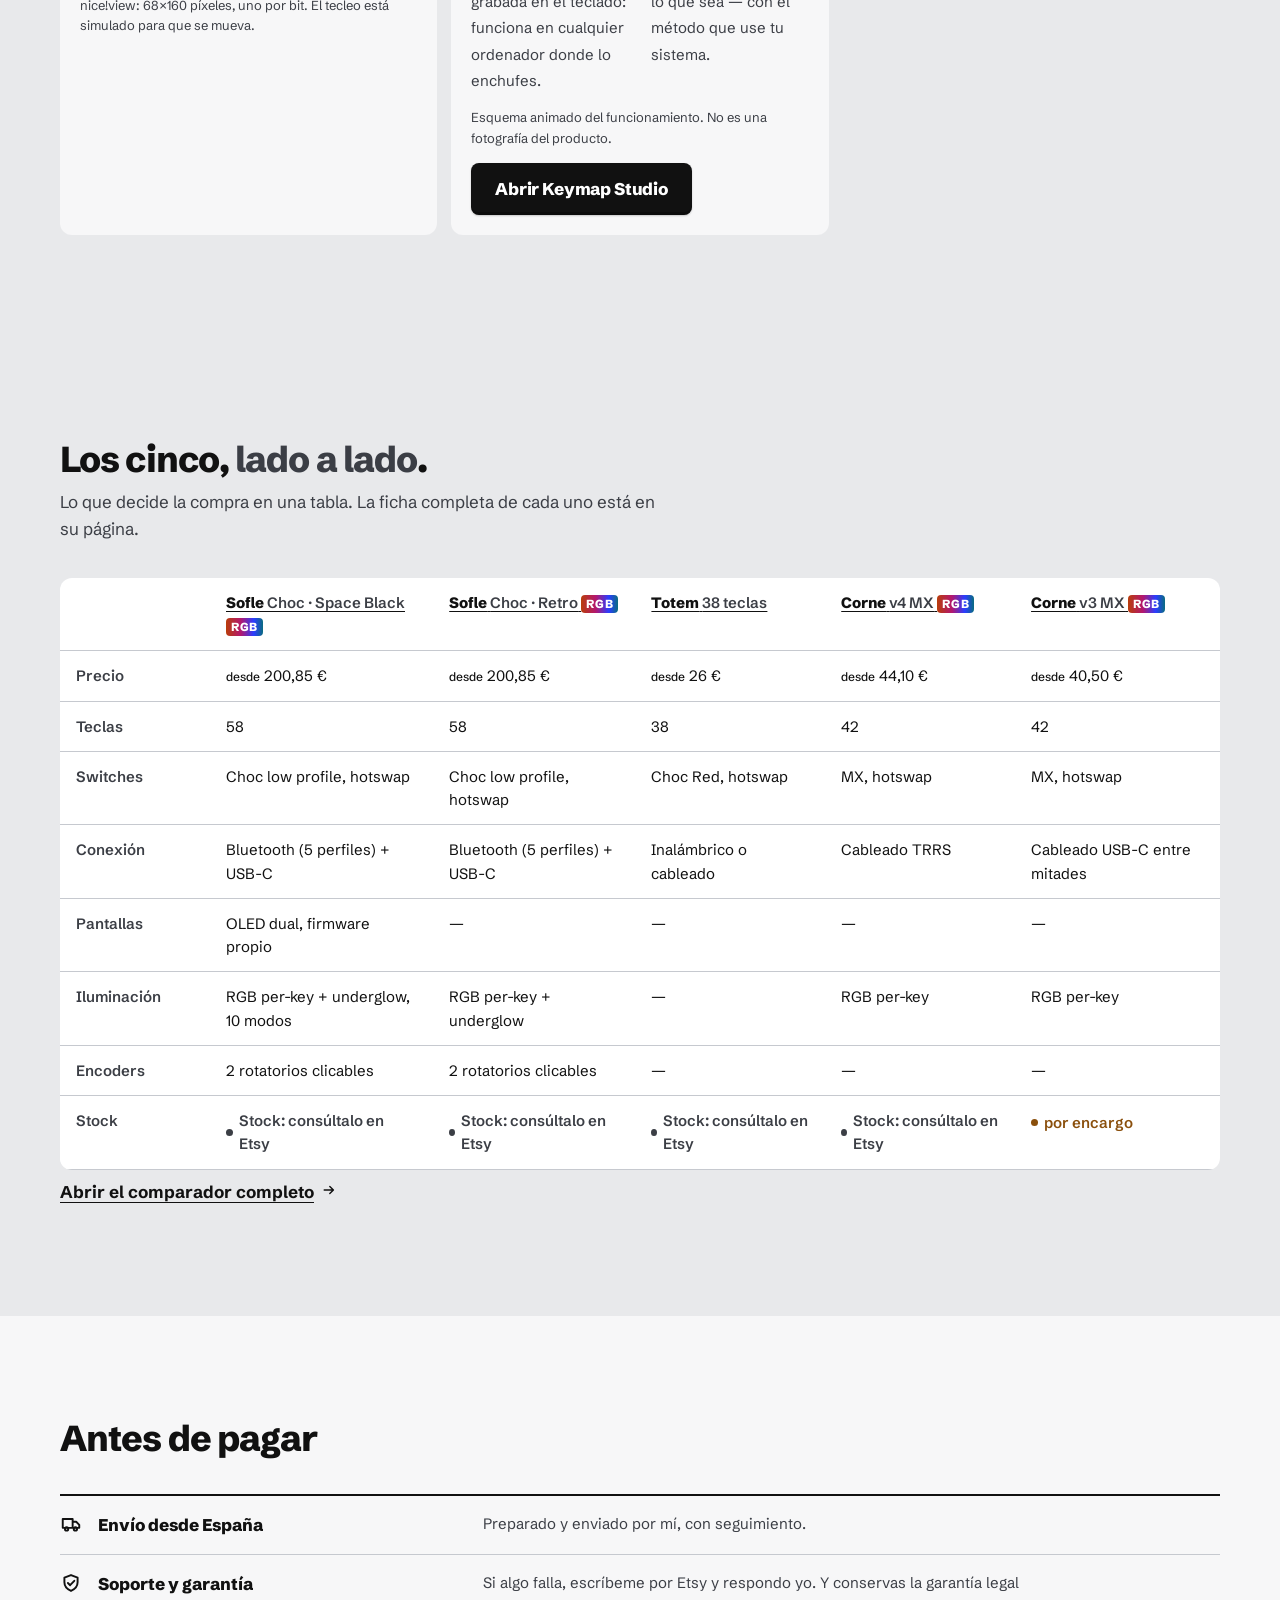
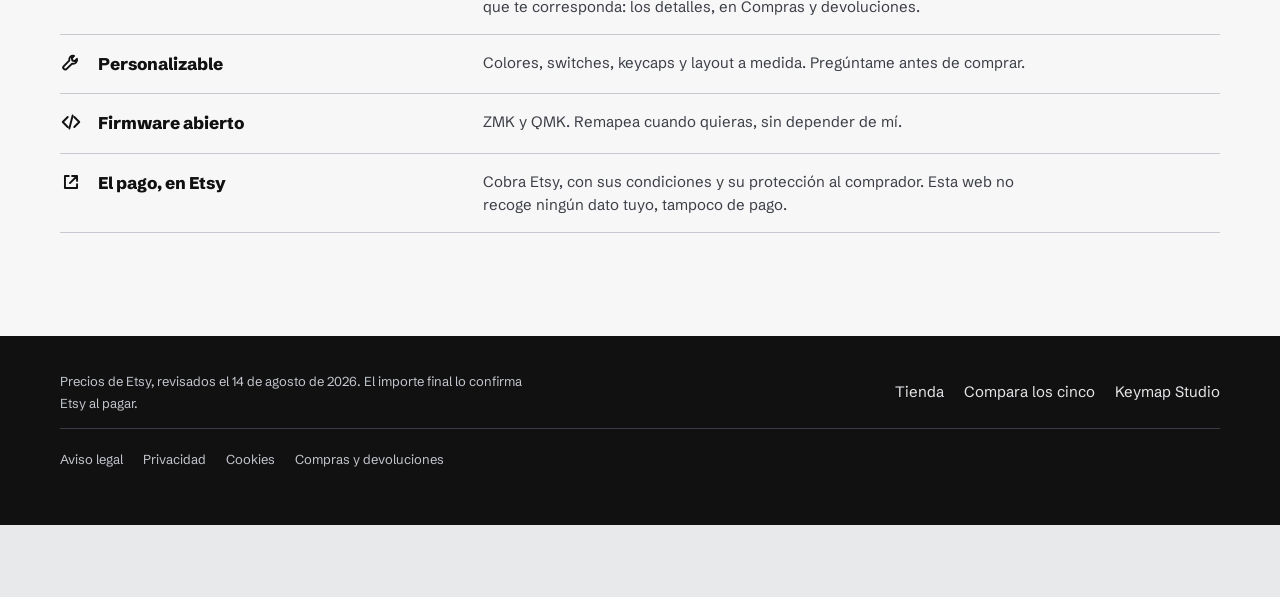
==== commit f5d99e97: "Hotswap en perspectiva isometrica El dibujo pasa de alzado y planta a isometrica de linea: el switch" ====
--- a/index.html
+++ b/index.html
@@ -79,18 +79,18 @@
       <div class="p-maquina">
         <div class="p-maquina__vista">
           <div class="dibujo" id="dibujo"></div>
-          <!-- Dibujo de linea a escala con las cotas de las hojas de datos de
-               Kailh: el switch de lado sobre la PCB, el zocalo debajo y, mas
-               abajo, el zocalo en planta con su forma real. Lo genera
-               tools/hotswap/dibujar.py; no se edita a mano. -->
+          <!-- Isometrica de linea, a escala, con las lineas ocultas quitadas:
+               el switch sale de su zocalo Kailh, que va bajo la PCB (dibujada
+               en transparencia). Lo genera tools/hotswap/iso.py con las cotas
+               de Kailh y la huella de KiCad; no se edita a mano. -->
           <div class="hot" id="hot" hidden>
             <figure class="hot__col">
-              <svg class="hot__sw" viewBox="0 0 168 292" role="img" aria-label="Kailh Choc Red"><g class="hot__fijo"><polygon class="hot__l hot__pcb" points="2.4,188.8 31.8,188.8 31.8,176.0 2.4,176.0"/><polygon class="hot__l hot__pcb" points="56.2,188.8 70.2,188.8 70.2,176.0 56.2,176.0"/><polygon class="hot__l hot__pcb" points="97.8,188.8 120.4,188.8 120.4,176.0 97.8,176.0"/><polygon class="hot__l hot__pcb" points="135.6,188.8 165.6,188.8 165.6,176.0 135.6,176.0"/><polygon class="hot__l hot__zocalo" points="101.8,192.8 122.2,192.8 122.2,188.8 101.8,188.8"/><polygon class="hot__l hot__zocalo" points="5.8,192.8 26.2,192.8 26.2,188.8 5.8,188.8"/><polygon class="hot__l hot__zocalo" points="23.4,203.2 102.2,203.2 102.2,188.8 23.4,188.8"/><polygon class="hot__l hot__contacto" points="72.4,188.8 95.6,188.8 95.6,178.8 72.4,178.8"/><polygon class="hot__l hot__contacto" points="32.4,188.8 55.6,188.8 55.6,178.8 32.4,178.8"/><polygon class="hot__l hot__zocalo" points="101.8,269.0 122.2,269.0 122.2,249.0 101.8,249.0"/><polygon class="hot__l hot__zocalo" points="5.8,251.4 26.2,251.4 26.2,231.4 5.8,231.4"/><polygon class="hot__l hot__zocalo" points="25.8,228.8 23.4,228.8 23.4,222.4 55.46,222.4 57.79,222.84 59.8,224.09 61.22,225.98 61.85,228.26 63.1,232.83 65.94,236.62 69.95,239.13 74.6,240.0 95.6,240.0 102.2,246.6 102.2,270.6 95.6,277.2 73.91,277.2 70.86,276.59 68.26,274.86 64.2,270.8 64.2,269.2 63.47,265.53 61.39,262.41 58.27,260.33 54.6,259.6 32.2,259.6 29.75,259.11 27.67,257.73 26.29,255.65 25.8,253.2"/><line class="hot__guia" x1="84.0" y1="203.2" x2="84.0" y2="246.6"/><circle class="hot__l hot__contacto" cx="84.0" cy="258.2" r="11.6"/><polygon class="hot__l hot__contacto" points="77.6,262.2 90.4,262.2 90.4,254.2 77.6,254.2"/><line class="hot__guia" x1="44.0" y1="203.2" x2="44.0" y2="229.8"/><circle class="hot__l hot__contacto" cx="44.0" cy="241.4" r="11.6"/><polygon class="hot__l hot__contacto" points="37.6,245.4 50.4,245.4 50.4,237.4 37.6,237.4"/></g><g class="hot__pieza"><polygon class="hot__l" points="71.2,174.4 96.8,174.4 96.8,194.0 93.6,197.2 74.4,197.2 71.2,194.0"/><polygon class="hot__l" points="32.8,174.4 47.2,174.4 47.2,194.0 44.0,197.2 36.0,197.2 32.8,194.0"/><polygon class="hot__l" points="120.8,174.4 135.2,174.4 135.2,194.0 132.0,197.2 124.0,197.2 120.8,194.0"/><polygon class="hot__l" points="28.8,176.0 139.2,176.0 139.2,158.4 28.8,158.4"/><polygon class="hot__l" points="24.0,158.4 144.0,158.4 144.0,140.0 140.0,136.0 28.0,136.0 24.0,140.0"/><line class="hot__l" x1="24.0" y1="152.0" x2="144.0" y2="152.0"/><polygon class="hot__l" points="48.8,136.0 119.2,136.0 119.2,131.2 48.8,131.2"/><polygon class="hot__l" points="72.0,131.2 96.0,131.2 96.0,112.0 72.0,112.0"/><line class="hot__l" x1="79.2" y1="131.2" x2="79.2" y2="112.0"/><line class="hot__l" x1="88.8" y1="131.2" x2="88.8" y2="112.0"/><polygon class="hot__l" points="80.8,174.4 87.2,174.4 87.2,196.0 84.0,200.0 80.8,196.0"/><polygon class="hot__l" points="40.8,174.4 47.2,174.4 47.2,196.0 44.0,200.0 40.8,196.0"/></g></svg>
+              <svg class="hot__sw" viewBox="0 0 256 278" role="img" aria-label="Kailh Choc Red"><g class="hot__fijo"><g class="hot__tapa"><polygon points="128.1,237.7 144.6,228.1 160.9,237.5 144.3,247.0"/><polygon points="160.9,239.7 144.3,249.3 144.3,247.0 160.9,237.5"/><polygon points="144.3,249.3 128.1,239.9 128.1,237.7 144.3,247.0"/><polygon points="191.7,184.4 208.3,174.8 224.5,184.2 208.0,193.8"/><polygon points="224.5,186.5 208.0,196.0 208.0,193.8 224.5,184.2"/><polygon points="208.0,196.0 191.7,186.7 191.7,184.4 208.0,193.8"/><polygon points="209.7,194.4 211.3,195.8 211.9,197.4 211.3,199.1 209.7,200.4 191.6,210.9 189.2,213.0 188.3,215.4 189.2,217.9 191.6,219.9 192.9,220.7 192.9,224.5 192.2,226.5 190.2,228.2 172.6,238.4 161.8,238.4 142.4,227.2 142.4,221.0 159.4,211.1 162.5,208.5 163.7,205.5 162.9,202.4 160.2,199.6 158.9,198.3 158.5,196.7 159.1,195.2 160.7,193.9 186.7,178.9 191.9,181.9 189.9,183.0"/><polygon points="211.9,210.9 211.3,212.6 211.3,199.1 211.9,197.4"/><polygon points="211.3,212.6 209.7,213.9 209.7,200.4 211.3,199.1"/><polygon points="209.7,213.9 191.6,224.4 191.6,210.9 209.7,200.4"/><polygon points="191.6,224.4 189.2,226.5 189.2,213.0 191.6,210.9"/><polygon points="189.2,226.5 188.3,228.9 188.3,215.4 189.2,213.0"/><polygon points="192.9,238.0 192.2,240.0 192.2,226.5 192.9,224.5"/><polygon points="192.2,240.0 190.2,241.7 190.2,228.2 192.2,226.5"/><polygon points="190.2,241.7 172.6,251.9 172.6,238.4 190.2,228.2"/><polygon points="172.6,251.9 161.8,251.9 161.8,238.4 172.6,238.4"/><polygon points="161.8,251.9 142.4,240.7 142.4,227.2 161.8,238.4"/><polygon points="163.7,219.0 162.9,215.9 162.9,202.4 163.7,205.5"/><polygon points="162.9,215.9 160.2,213.1 160.2,199.6 162.9,202.4"/><polygon points="160.2,213.1 158.9,211.8 158.9,198.3 160.2,199.6"/><polygon points="158.9,211.8 158.5,210.2 158.5,196.7 158.9,198.3"/><polygon points="191.9,195.4 189.9,196.5 189.9,183.0 191.9,181.9"/><polygon points="176.0,209.3 177.3,210.2 178.4,211.2 179.2,212.3 179.7,213.5 179.9,214.7 179.7,215.9 179.2,217.1 178.4,218.2 177.3,219.2 176.0,220.1 174.4,220.9 172.6,221.5 170.7,222.0 168.6,222.3 166.6,222.4 164.5,222.3 162.4,222.0 160.5,221.5 158.7,220.9 157.1,220.1 155.8,219.2 154.7,218.2 153.9,217.1 153.4,215.9 153.2,214.7 153.4,213.5 153.9,212.3 154.7,211.2 155.8,210.2 157.1,209.3 158.7,208.5 160.5,207.8 162.4,207.4 164.5,207.1 166.6,207.0 168.6,207.1 170.7,207.4 172.6,207.8 174.4,208.5"/><polygon points="179.9,224.1 179.7,225.3 179.7,215.9 179.9,214.7"/><polygon points="179.7,225.3 179.2,226.4 179.2,217.1 179.7,215.9"/><polygon points="179.2,226.4 178.4,227.6 178.4,218.2 179.2,217.1"/><polygon points="178.4,227.6 177.3,228.6 177.3,219.2 178.4,218.2"/><polygon points="177.3,228.6 176.0,229.5 176.0,220.1 177.3,219.2"/><polygon points="176.0,229.5 174.4,230.3 174.4,220.9 176.0,220.1"/><polygon points="174.4,230.3 172.6,230.9 172.6,221.5 174.4,220.9"/><polygon points="172.6,230.9 170.7,231.4 170.7,222.0 172.6,221.5"/><polygon points="170.7,231.4 168.6,231.7 168.6,222.3 170.7,222.0"/><polygon points="168.6,231.7 166.6,231.8 166.6,222.4 168.6,222.3"/><polygon points="166.6,231.8 164.5,231.7 164.5,222.3 166.6,222.4"/><polygon points="164.5,231.7 162.4,231.4 162.4,222.0 164.5,222.3"/><polygon points="162.4,231.4 160.5,230.9 160.5,221.5 162.4,222.0"/><polygon points="160.5,230.9 158.7,230.3 158.7,220.9 160.5,221.5"/><polygon points="158.7,230.3 157.1,229.5 157.1,220.1 158.7,220.9"/><polygon points="157.1,229.5 155.8,228.6 155.8,219.2 157.1,220.1"/><polygon points="155.8,228.6 154.7,227.6 154.7,218.2 155.8,219.2"/><polygon points="154.7,227.6 153.9,226.4 153.9,217.1 154.7,218.2"/><polygon points="153.9,226.4 153.4,225.3 153.4,215.9 153.9,217.1"/><polygon points="153.4,225.3 153.2,224.1 153.2,214.7 153.4,215.9"/><polygon points="194.8,182.6 196.2,183.5 197.3,184.6 198.1,185.7 198.5,186.9 198.7,188.1 198.5,189.3 198.1,190.4 197.3,191.6 196.2,192.6 194.8,193.5 193.2,194.3 191.4,194.9 189.5,195.4 187.5,195.7 185.4,195.8 183.3,195.7 181.3,195.4 179.3,194.9 177.6,194.3 176.0,193.5 174.6,192.6 173.5,191.6 172.7,190.4 172.2,189.3 172.1,188.1 172.2,186.9 172.7,185.7 173.5,184.6 174.6,183.5 176.0,182.6 177.6,181.8 179.3,181.2 181.3,180.7 183.3,180.5 185.4,180.4 187.5,180.5 189.5,180.7 191.4,181.2 193.2,181.8"/><polygon points="198.7,197.4 198.5,198.6 198.5,189.3 198.7,188.1"/><polygon points="198.5,198.6 198.1,199.8 198.1,190.4 198.5,189.3"/><polygon points="198.1,199.8 197.3,200.9 197.3,191.6 198.1,190.4"/><polygon points="197.3,200.9 196.2,202.0 196.2,192.6 197.3,191.6"/><polygon points="196.2,202.0 194.8,202.9 194.8,193.5 196.2,192.6"/><polygon points="194.8,202.9 193.2,203.7 193.2,194.3 194.8,193.5"/><polygon points="193.2,203.7 191.4,204.3 191.4,194.9 193.2,194.3"/><polygon points="191.4,204.3 189.5,204.8 189.5,195.4 191.4,194.9"/><polygon points="189.5,204.8 187.5,205.0 187.5,195.7 189.5,195.4"/><polygon points="187.5,205.0 185.4,205.1 185.4,195.8 187.5,195.7"/><polygon points="185.4,205.1 183.3,205.0 183.3,195.7 185.4,195.8"/><polygon points="183.3,205.0 181.3,204.8 181.3,195.4 183.3,195.7"/><polygon points="181.3,204.8 179.3,204.3 179.3,194.9 181.3,195.4"/><polygon points="179.3,204.3 177.6,203.7 177.6,194.3 179.3,194.9"/><polygon points="177.6,203.7 176.0,202.9 176.0,193.5 177.6,194.3"/><polygon points="176.0,202.9 174.6,202.0 174.6,192.6 176.0,193.5"/><polygon points="174.6,202.0 173.5,200.9 173.5,191.6 174.6,192.6"/><polygon points="173.5,200.9 172.7,199.8 172.7,190.4 173.5,191.6"/><polygon points="172.7,199.8 172.2,198.6 172.2,189.3 172.7,190.4"/><polygon points="172.2,198.6 172.1,197.4 172.1,188.1 172.2,189.3"/></g><path class="hot__l" d="M128.1 237.7L144.6 228.1 M144.6 228.1L160.9 237.5 M160.9 237.5L144.3 247.0 M144.3 247.0L128.1 237.7 M144.3 249.3L160.2 240.1 M128.1 239.9L144.3 249.3 M128.1 237.7L128.1 239.9 M160.9 237.5L160.9 237.5 M144.3 249.3L144.3 247.0 M194.9 182.6L208.3 174.8 M208.3 174.8L224.5 184.2 M224.5 184.2L208.0 193.8 M208.0 193.8L199.2 188.7 M210.5 194.6L224.5 186.5 M224.5 186.5L224.5 184.2 M208.0 193.8L208.0 193.8 M209.7 194.4L211.3 195.8 M211.3 195.8L211.9 197.4 M211.9 197.4L211.3 199.1 M211.3 199.1L209.7 200.4 M209.7 200.4L191.6 210.9 M191.6 210.9L189.2 213.0 M189.2 213.0L188.3 215.4 M188.3 215.4L189.2 217.9 M189.2 217.9L191.6 219.9 M191.6 219.9L192.9 220.7 M192.9 220.7L192.9 224.5 M192.9 224.5L192.2 226.5 M192.2 226.5L190.2 228.2 M190.2 228.2L172.6 238.4 M172.6 238.4L161.8 238.4 M161.8 238.4L142.4 227.2 M142.4 227.2L142.4 221.0 M142.4 221.0L153.1 214.8 M163.1 207.0L163.7 205.5 M163.7 205.5L162.9 202.4 M162.9 202.4L160.2 199.6 M160.2 199.6L158.9 198.3 M158.9 198.3L158.5 196.7 M158.5 196.7L159.1 195.2 M159.1 195.2L160.7 193.9 M160.7 193.9L172.1 187.3 M184.2 180.3L186.7 178.9 M186.7 178.9L190.2 180.9 M198.9 188.2L209.7 194.4 M151.2 245.7L161.8 251.9 M161.8 251.9L172.6 251.9 M172.6 251.9L190.2 241.7 M190.2 241.7L192.2 240.0 M192.2 240.0L192.9 238.0 M192.9 223.7L209.7 213.9 M209.7 213.9L211.3 212.6 M211.3 212.6L211.9 210.9 M211.9 210.9L211.9 197.4 M188.3 215.4L188.3 215.4 M192.9 238.0L192.9 224.5 M172.6 251.9L172.6 238.4 M161.8 251.9L161.8 238.4 M142.4 229.4L142.4 227.2 M163.7 205.5L163.7 205.5 M158.5 208.0L158.5 196.7"/><path class="hot__l hot__contacto" d="M176.0 209.3L177.3 210.2 M177.3 210.2L178.4 211.2 M178.4 211.2L179.2 212.3 M179.2 212.3L179.7 213.5 M179.7 213.5L179.9 214.7 M179.9 214.7L179.7 215.9 M179.7 215.9L179.2 217.1 M179.2 217.1L178.4 218.2 M178.4 218.2L177.3 219.2 M177.3 219.2L176.0 220.1 M176.0 220.1L174.4 220.9 M174.4 220.9L172.6 221.5 M172.6 221.5L170.7 222.0 M170.7 222.0L168.6 222.3 M168.6 222.3L166.6 222.4 M166.6 222.4L164.5 222.3 M164.5 222.3L162.4 222.0 M162.4 222.0L160.5 221.5 M160.5 221.5L158.7 220.9 M158.7 220.9L157.1 220.1 M157.1 220.1L155.8 219.2 M155.8 219.2L154.7 218.2 M154.7 218.2L153.9 217.1 M153.9 217.1L153.4 215.9 M153.4 215.9L153.2 214.7 M153.2 214.7L153.4 213.5 M153.4 213.5L153.9 212.3 M153.9 212.3L154.7 211.2 M154.7 211.2L155.8 210.2 M155.8 210.2L157.1 209.3 M157.1 209.3L158.7 208.5 M158.7 208.5L160.5 207.8 M160.5 207.8L162.4 207.4 M162.4 207.4L164.5 207.1 M164.5 207.1L166.6 207.0 M166.6 207.0L168.6 207.1 M168.6 207.1L170.7 207.4 M170.7 207.4L172.6 207.8 M172.6 207.8L174.4 208.5 M174.4 208.5L176.0 209.3 M153.2 224.1L153.4 225.3 M153.4 225.3L153.9 226.4 M153.9 226.4L154.7 227.6 M154.7 227.6L155.8 228.6 M155.8 228.6L157.1 229.5 M157.1 229.5L158.7 230.3 M158.7 230.3L160.5 230.9 M160.5 230.9L162.4 231.4 M162.4 231.4L164.5 231.7 M164.5 231.7L166.6 231.8 M166.6 231.8L168.6 231.7 M168.6 231.7L170.7 231.4 M170.7 231.4L172.6 230.9 M172.6 230.9L174.4 230.3 M174.4 230.3L176.0 229.5 M176.0 229.5L177.3 228.6 M177.3 228.6L178.4 227.6 M178.4 227.6L179.2 226.4 M179.2 226.4L179.7 225.3 M179.7 225.3L179.9 224.1 M179.9 224.1L179.9 214.7 M153.2 224.1L153.2 214.7 M194.8 182.6L196.2 183.5 M196.2 183.5L197.3 184.6 M197.3 184.6L198.1 185.7 M198.1 185.7L198.5 186.9 M198.5 186.9L198.7 188.1 M198.7 188.1L198.5 189.3 M198.5 189.3L198.1 190.4 M198.1 190.4L197.3 191.6 M197.3 191.6L196.2 192.6 M196.2 192.6L194.8 193.5 M194.8 193.5L193.2 194.3 M193.2 194.3L191.4 194.9 M191.4 194.9L189.5 195.4 M189.5 195.4L187.5 195.7 M187.5 195.7L185.4 195.8 M185.4 195.8L183.3 195.7 M183.3 195.7L181.3 195.4 M181.3 195.4L179.3 194.9 M179.3 194.9L177.6 194.3 M177.6 194.3L176.0 193.5 M176.0 193.5L174.6 192.6 M174.6 192.6L173.5 191.6 M173.5 191.6L172.7 190.4 M172.7 190.4L172.2 189.3 M172.2 189.3L172.1 188.1 M172.1 188.1L172.2 186.9 M172.2 186.9L172.7 185.7 M172.7 185.7L173.5 184.6 M173.5 184.6L174.6 183.5 M174.6 183.5L176.0 182.6 M176.0 182.6L177.6 181.8 M177.6 181.8L179.3 181.2 M179.3 181.2L181.3 180.7 M181.3 180.7L183.3 180.5 M183.3 180.5L185.4 180.4 M185.4 180.4L187.5 180.5 M187.5 180.5L189.5 180.7 M189.5 180.7L191.4 181.2 M191.4 181.2L193.2 181.8 M193.2 181.8L194.8 182.6 M172.1 197.4L172.2 198.6 M172.2 198.6L172.7 199.8 M172.7 199.8L173.5 200.9 M173.5 200.9L174.6 202.0 M174.6 202.0L176.0 202.9 M176.0 202.9L177.6 203.7 M177.6 203.7L179.3 204.3 M179.3 204.3L181.3 204.8 M181.3 204.8L183.3 205.0 M183.3 205.0L185.4 205.1 M185.4 205.1L187.5 205.0 M187.5 205.0L189.5 204.8 M189.5 204.8L191.4 204.3 M191.4 204.3L193.2 203.7 M193.2 203.7L194.8 202.9 M194.8 202.9L196.2 202.0 M196.2 202.0L197.3 200.9 M197.3 200.9L198.1 199.8 M198.1 199.8L198.5 198.6 M198.5 198.6L198.7 197.4 M198.7 197.4L198.7 188.1 M172.1 197.4L172.1 188.1 M158.1 215.8L168.5 209.8 M168.5 209.8L175.0 213.6 M175.0 213.6L164.6 219.6 M164.6 219.6L158.1 215.8 M176.9 189.2L187.3 183.2 M187.3 183.2L193.8 186.9 M193.8 186.9L183.4 192.9 M183.4 192.9L176.9 189.2"/><path class="hot__guia" d="M4.5 189.9L128.2 118.5 M128.2 118.5L252.0 189.9 M252.0 189.9L128.2 261.4 M128.2 261.4L4.5 189.9 M128.2 118.5L128.2 130.5 M252.0 189.9L252.0 201.9 M128.2 261.4L128.2 273.4 M128.2 130.5L252.0 201.9 M252.0 201.9L128.2 273.4 M166.6 214.7L166.6 174.6 M185.4 188.1L185.4 147.9 M176.5 206.3L177.9 207.3L179.0 208.4L179.9 209.6L180.4 210.8L180.6 212.1L180.4 213.3L179.9 214.6L179.0 215.7L177.9 216.8L176.5 217.8L174.8 218.6L172.9 219.3L170.9 219.8L168.7 220.1L166.6 220.2L164.4 220.1L162.2 219.8L160.2 219.3L158.3 218.6L156.6 217.8L155.2 216.8L154.1 215.7L153.2 214.6L152.7 213.3L152.5 212.1L152.7 210.8L153.2 209.6L154.1 208.4L155.2 207.3L156.6 206.3L158.3 205.5L160.2 204.9L162.2 204.4L164.4 204.1L166.6 204.0L168.7 204.1L170.9 204.4L172.9 204.9L174.8 205.5L176.5 206.3 M195.3 179.7L196.7 180.7L197.9 181.8L198.7 182.9L199.2 184.2L199.4 185.4L199.2 186.7L198.7 187.9L197.9 189.1L196.7 190.2L195.3 191.2L193.6 192.0L191.8 192.6L189.7 193.1L187.6 193.4L185.4 193.5L183.2 193.4L181.1 193.1L179.0 192.6L177.2 192.0L175.5 191.2L174.1 190.2L172.9 189.1L172.1 187.9L171.6 186.7L171.4 185.4L171.6 184.2L172.1 182.9L172.9 181.8L174.1 180.7L175.5 179.7L177.2 178.9L179.0 178.2L181.1 177.7L183.2 177.4L185.4 177.3L187.6 177.4L189.7 177.7L191.8 178.2L193.6 178.9L195.3 179.7 M139.4 183.5L141.1 184.6L142.4 185.8L143.3 187.1L143.9 188.5L144.1 189.9L143.9 191.4L143.3 192.8L142.4 194.1L141.1 195.3L139.4 196.4L137.5 197.3L135.4 198.1L133.1 198.6L130.7 199.0L128.2 199.1L125.8 199.0L123.3 198.6L121.0 198.1L118.9 197.3L117.0 196.4L115.4 195.3L114.1 194.1L113.2 192.8L112.6 191.4L112.4 189.9L112.6 188.5L113.2 187.1L114.1 185.8L115.4 184.6L117.0 183.5L118.9 182.5L121.0 181.8L123.3 181.2L125.8 180.9L128.2 180.8L130.7 180.9L133.1 181.2L135.4 181.8L137.5 182.5L139.4 183.5 M98.7 207.0L99.6 207.6L100.3 208.3L100.8 209.0L101.1 209.8L101.2 210.6L101.1 211.4L100.8 212.1L100.3 212.8L99.6 213.5L98.7 214.1L97.6 214.6L96.5 215.1L95.2 215.4L93.9 215.5L92.5 215.6L91.1 215.5L89.8 215.4L88.5 215.1L87.4 214.6L86.3 214.1L85.5 213.5L84.7 212.8L84.2 212.1L83.9 211.4L83.8 210.6L83.9 209.8L84.2 209.0L84.7 208.3L85.5 207.6L86.3 207.0L87.4 206.5L88.5 206.1L89.8 205.8L91.1 205.6L92.5 205.5L93.9 205.6L95.2 205.8L96.5 206.1L97.6 206.5L98.7 207.0 M170.1 165.8L171.0 166.4L171.7 167.0L172.3 167.8L172.6 168.5L172.7 169.3L172.6 170.1L172.3 170.9L171.7 171.6L171.0 172.3L170.1 172.9L169.1 173.4L167.9 173.8L166.7 174.1L165.3 174.3L164.0 174.4L162.6 174.3L161.3 174.1L160.0 173.8L158.8 173.4L157.8 172.9L156.9 172.3L156.2 171.6L155.7 170.9L155.3 170.1L155.2 169.3L155.3 168.5L155.7 167.8L156.2 167.0L156.9 166.4L157.8 165.8L158.8 165.2L160.0 164.8L161.3 164.5L162.6 164.3L164.0 164.3L165.3 164.3L166.7 164.5L167.9 164.8L169.1 165.2L170.1 165.8"/></g><g class="hot__pieza"><g class="hot__tapa"><polygon points="138.6,183.9 140.1,184.9 141.3,186.1 142.2,187.3 142.7,188.6 142.9,189.9 142.7,191.3 142.2,192.6 141.3,193.8 140.1,194.9 138.6,195.9 136.9,196.8 134.9,197.5 132.8,198.0 130.5,198.3 128.2,198.4 125.9,198.3 123.7,198.0 121.6,197.5 119.6,196.8 117.8,195.9 116.3,194.9 115.1,193.8 114.3,192.6 113.7,191.3 113.5,189.9 113.7,188.6 114.3,187.3 115.1,186.1 116.3,184.9 117.8,183.9 119.6,183.1 121.6,182.4 123.7,181.9 125.9,181.6 128.2,181.5 130.5,181.6 132.8,181.9 134.9,182.4 136.9,183.1"/><polygon points="142.9,209.8 142.7,211.1 142.7,191.3 142.9,189.9"/><polygon points="142.7,211.1 142.2,212.4 142.2,192.6 142.7,191.3"/><polygon points="142.2,212.4 141.3,213.7 141.3,193.8 142.2,192.6"/><polygon points="141.3,213.7 140.1,214.8 140.1,194.9 141.3,193.8"/><polygon points="140.1,214.8 138.6,215.8 138.6,195.9 140.1,194.9"/><polygon points="138.6,215.8 136.9,216.7 136.9,196.8 138.6,195.9"/><polygon points="136.9,216.7 134.9,217.4 134.9,197.5 136.9,196.8"/><polygon points="134.9,217.4 132.8,217.9 132.8,198.0 134.9,197.5"/><polygon points="132.8,217.9 130.5,218.2 130.5,198.3 132.8,198.0"/><polygon points="130.5,218.2 128.2,218.3 128.2,198.4 130.5,198.3"/><polygon points="128.2,218.3 125.9,218.2 125.9,198.3 128.2,198.4"/><polygon points="125.9,218.2 123.7,217.9 123.7,198.0 125.9,198.3"/><polygon points="123.7,217.9 121.6,217.4 121.6,197.5 123.7,198.0"/><polygon points="121.6,217.4 119.6,216.7 119.6,196.8 121.6,197.5"/><polygon points="119.6,216.7 117.8,215.8 117.8,195.9 119.6,196.8"/><polygon points="117.8,215.8 116.3,214.8 116.3,194.9 117.8,195.9"/><polygon points="116.3,214.8 115.1,213.7 115.1,193.8 116.3,194.9"/><polygon points="115.1,213.7 114.3,212.4 114.3,192.6 115.1,193.8"/><polygon points="114.3,212.4 113.7,211.1 113.7,191.3 114.3,192.6"/><polygon points="113.7,211.1 113.5,209.8 113.5,189.9 113.7,191.3"/><polygon points="98.4,207.2 99.2,207.8 99.9,208.4 100.4,209.1 100.7,209.8 100.8,210.6 100.7,211.3 100.4,212.0 99.9,212.7 99.2,213.4 98.4,213.9 97.4,214.4 96.3,214.8 95.1,215.1 93.8,215.3 92.5,215.3 91.2,215.3 90.0,215.1 88.8,214.8 87.7,214.4 86.7,213.9 85.8,213.4 85.1,212.7 84.6,212.0 84.3,211.3 84.2,210.6 84.3,209.8 84.6,209.1 85.1,208.4 85.8,207.8 86.7,207.2 87.7,206.7 88.8,206.3 90.0,206.0 91.2,205.8 92.5,205.8 93.8,205.8 95.1,206.0 96.3,206.3 97.4,206.7"/><polygon points="100.8,230.4 100.7,231.2 100.7,211.3 100.8,210.6"/><polygon points="100.7,231.2 100.4,231.9 100.4,212.0 100.7,211.3"/><polygon points="100.4,231.9 99.9,232.6 99.9,212.7 100.4,212.0"/><polygon points="99.9,232.6 99.2,233.2 99.2,213.4 99.9,212.7"/><polygon points="99.2,233.2 98.4,233.8 98.4,213.9 99.2,213.4"/><polygon points="98.4,233.8 97.4,234.3 97.4,214.4 98.4,213.9"/><polygon points="97.4,234.3 96.3,234.7 96.3,214.8 97.4,214.4"/><polygon points="96.3,234.7 95.1,235.0 95.1,215.1 96.3,214.8"/><polygon points="95.1,235.0 93.8,235.2 93.8,215.3 95.1,215.1"/><polygon points="93.8,235.2 92.5,235.2 92.5,215.3 93.8,215.3"/><polygon points="92.5,235.2 91.2,235.2 91.2,215.3 92.5,215.3"/><polygon points="91.2,235.2 90.0,235.0 90.0,215.1 91.2,215.3"/><polygon points="90.0,235.0 88.8,234.7 88.8,214.8 90.0,215.1"/><polygon points="88.8,234.7 87.7,234.3 87.7,214.4 88.8,214.8"/><polygon points="87.7,234.3 86.7,233.8 86.7,213.9 87.7,214.4"/><polygon points="86.7,233.8 85.8,233.2 85.8,213.4 86.7,213.9"/><polygon points="85.8,233.2 85.1,232.6 85.1,212.7 85.8,213.4"/><polygon points="85.1,232.6 84.6,231.9 84.6,212.0 85.1,212.7"/><polygon points="84.6,231.9 84.3,231.2 84.3,211.3 84.6,212.0"/><polygon points="84.3,231.2 84.2,230.4 84.2,210.6 84.3,211.3"/><polygon points="169.8,165.9 170.6,166.5 171.3,167.1 171.8,167.8 172.1,168.6 172.2,169.3 172.1,170.1 171.8,170.8 171.3,171.5 170.6,172.1 169.8,172.7 168.8,173.2 167.7,173.6 166.5,173.9 165.3,174.0 164.0,174.1 162.7,174.0 161.4,173.9 160.2,173.6 159.1,173.2 158.1,172.7 157.3,172.1 156.6,171.5 156.1,170.8 155.8,170.1 155.7,169.3 155.8,168.6 156.1,167.8 156.6,167.1 157.3,166.5 158.1,165.9 159.1,165.5 160.2,165.1 161.4,164.8 162.7,164.6 164.0,164.5 165.3,164.6 166.5,164.8 167.7,165.1 168.8,165.5"/><polygon points="172.2,189.2 172.1,189.9 172.1,170.1 172.2,169.3"/><polygon points="172.1,189.9 171.8,190.7 171.8,170.8 172.1,170.1"/><polygon points="171.8,190.7 171.3,191.4 171.3,171.5 171.8,170.8"/><polygon points="171.3,191.4 170.6,192.0 170.6,172.1 171.3,171.5"/><polygon points="170.6,192.0 169.8,192.6 169.8,172.7 170.6,172.1"/><polygon points="169.8,192.6 168.8,193.0 168.8,173.2 169.8,172.7"/><polygon points="168.8,193.0 167.7,193.4 167.7,173.6 168.8,173.2"/><polygon points="167.7,193.4 166.5,193.7 166.5,173.9 167.7,173.6"/><polygon points="166.5,193.7 165.3,193.9 165.3,174.0 166.5,173.9"/><polygon points="165.3,193.9 164.0,194.0 164.0,174.1 165.3,174.0"/><polygon points="164.0,194.0 162.7,193.9 162.7,174.0 164.0,174.1"/><polygon points="162.7,193.9 161.4,193.7 161.4,173.9 162.7,174.0"/><polygon points="161.4,193.7 160.2,193.4 160.2,173.6 161.4,173.9"/><polygon points="160.2,193.4 159.1,193.0 159.1,173.2 160.2,173.6"/><polygon points="159.1,193.0 158.1,192.6 158.1,172.7 159.1,173.2"/><polygon points="158.1,192.6 157.3,192.0 157.3,172.1 158.1,172.7"/><polygon points="157.3,192.0 156.6,191.4 156.6,171.5 157.3,172.1"/><polygon points="156.6,191.4 156.1,190.7 156.1,170.8 156.6,171.5"/><polygon points="156.1,190.7 155.8,189.9 155.8,170.1 156.1,170.8"/><polygon points="155.8,189.9 155.7,189.2 155.7,169.3 155.8,170.1"/><polygon points="163.0,213.0 168.2,210.0 170.1,211.1 164.9,214.1"/><polygon points="170.1,233.6 164.9,236.6 164.9,214.1 170.1,211.1"/><polygon points="164.9,236.6 163.0,235.5 163.0,213.0 164.9,214.1"/><polygon points="181.8,186.4 187.0,183.4 189.0,184.5 183.8,187.5"/><polygon points="189.0,207.0 183.8,210.0 183.8,187.5 189.0,184.5"/><polygon points="183.8,210.0 181.8,208.9 181.8,186.4 183.8,187.5"/><polygon points="38.6,173.4 128.2,121.7 217.9,173.4 128.2,225.2"/><polygon points="217.9,189.9 128.2,241.7 128.2,225.2 217.9,173.4"/><polygon points="128.2,241.7 38.6,189.9 38.6,173.4 128.2,225.2"/><polygon points="30.8,167.4 128.2,111.2 225.7,167.4 128.2,223.7"/><polygon points="225.7,173.4 128.2,229.7 128.2,223.7 225.7,167.4"/><polygon points="128.2,229.7 30.8,173.4 30.8,167.4 128.2,223.7"/><polygon points="30.8,156.2 128.2,99.9 225.7,156.2 128.2,212.4"/><polygon points="225.7,167.4 128.2,223.7 128.2,212.4 225.7,156.2"/><polygon points="128.2,223.7 30.8,167.4 30.8,156.2 128.2,212.4"/><polygon points="37.3,152.4 128.2,99.9 219.2,152.4 128.2,204.9"/><polygon points="225.7,156.2 128.2,212.4 128.2,204.9 219.2,152.4"/><polygon points="128.2,212.4 30.8,156.2 37.3,152.4 128.2,204.9"/><polygon points="77.6,151.7 134.7,118.7 178.9,144.2 121.7,177.2"/><polygon points="178.9,148.7 121.7,181.7 121.7,177.2 178.9,144.2"/><polygon points="121.7,181.7 77.6,156.2 77.6,151.7 121.7,177.2"/><polygon points="96.1,122.6 115.6,111.4 123.4,115.9 103.9,127.1"/><polygon points="123.4,133.9 103.9,145.1 103.9,127.1 123.4,115.9"/><polygon points="103.9,145.1 96.1,140.6 96.1,122.6 103.9,127.1"/><polygon points="133.1,144.0 152.6,132.8 160.4,137.3 140.9,148.5"/><polygon points="160.4,155.3 140.9,166.5 140.9,148.5 160.4,137.3"/><polygon points="140.9,166.5 133.1,162.0 133.1,144.0 140.9,148.5"/></g><path class="hot__l" d="M84.2 230.4L84.3 231.2 M84.3 231.2L84.6 231.9 M84.6 231.9L85.1 232.6 M85.1 232.6L85.8 233.2 M85.8 233.2L86.7 233.8 M86.7 233.8L87.7 234.3 M87.7 234.3L88.8 234.7 M88.8 234.7L90.0 235.0 M90.0 235.0L91.2 235.2 M91.2 235.2L92.5 235.2 M92.5 235.2L93.8 235.2 M93.8 235.2L95.1 235.0 M95.1 235.0L96.3 234.7 M96.3 234.7L97.4 234.3 M97.4 234.3L98.4 233.8 M98.4 233.8L99.2 233.2 M99.2 233.2L99.9 232.6 M99.9 232.6L100.4 231.9 M100.4 231.9L100.7 231.2 M100.7 231.2L100.8 230.4 M100.8 230.4L100.8 226.0 M84.2 230.4L84.2 216.5 M128.2 241.7L217.9 189.9 M38.6 189.9L128.2 241.7 M38.6 178.5L38.6 189.9 M217.9 189.9L217.9 178.5 M128.2 241.7L128.2 230.2 M30.8 167.4L30.8 167.4 M225.7 167.4L225.7 167.4 M225.7 167.4L128.2 223.7 M128.2 223.7L30.8 167.4 M128.2 229.7L225.7 173.4 M30.8 173.4L128.2 229.7 M30.8 167.4L30.8 173.4 M225.7 173.4L225.7 167.4 M128.2 229.7L128.2 223.7 M30.8 156.2L30.8 156.2 M32.1 155.4L32.1 155.4 M56.0 141.7L56.0 141.7 M79.2 128.2L79.2 128.2 M80.5 127.5L80.5 127.5 M82.4 126.4L82.4 126.4 M85.6 124.5L85.6 124.5 M88.9 122.7L88.9 122.7 M92.1 120.8L92.1 120.8 M95.3 118.9L95.3 118.9 M98.6 117.1L98.6 117.1 M105.0 113.3L105.0 113.3 M111.5 109.6L111.5 109.6 M113.4 108.5L113.4 108.5 M116.6 106.6L116.6 106.6 M117.9 105.9L117.9 105.9 M119.8 104.8L119.8 104.8 M123.1 102.9L123.1 102.9 M124.4 102.2L124.4 102.2 M126.3 101.1L126.3 101.1 M128.2 99.9L128.2 99.9 M128.2 99.9L128.2 99.9 M130.2 101.1L130.2 101.1 M132.1 102.2L132.1 102.2 M133.4 102.9L134.7 103.7 M136.6 104.8L137.9 105.5 M141.8 107.8L141.8 107.8 M143.1 108.5L143.7 108.9 M146.3 110.4L146.3 110.4 M148.2 111.5L148.2 111.5 M149.5 112.2L149.5 112.2 M150.8 113.0L151.5 113.3 M152.8 114.1L152.8 114.1 M154.7 115.2L156.6 116.3 M157.9 117.1L159.2 117.8 M161.1 118.9L162.4 119.7 M164.4 120.8L166.3 121.9 M167.6 122.7L168.9 123.4 M170.8 124.5L172.1 125.3 M174.0 126.4L175.3 127.1 M177.3 128.2L177.3 128.2 M178.6 129.0L178.6 129.0 M180.5 130.1L180.5 130.1 M182.4 131.2L182.4 131.2 M183.7 132.0L185.0 132.7 M186.9 133.8L186.9 133.8 M188.2 134.6L188.2 134.6 M189.5 135.3L190.8 136.1 M192.1 136.8L192.8 137.2 M194.0 137.9L195.3 138.7 M196.6 139.4L196.6 139.4 M197.9 140.2L198.6 140.5 M199.9 141.3L201.1 142.0 M203.1 143.1L203.7 143.5 M205.0 144.3L205.7 144.6 M206.9 145.4L207.6 145.8 M209.5 146.9L210.2 147.2 M211.5 148.0L212.1 148.4 M213.4 149.1L214.0 149.5 M216.0 150.6L216.6 151.0 M217.9 151.7L218.6 152.1 M219.9 152.8L221.1 153.6 M222.4 154.3L225.7 156.2 M225.7 156.2L128.2 212.4 M128.2 212.4L30.8 156.2 M30.8 156.2L30.8 167.4 M225.7 167.4L225.7 156.2 M128.2 223.7L128.2 212.4 M37.3 152.4L128.2 99.9 M128.2 99.9L219.2 152.4 M219.2 152.4L128.2 204.9 M128.2 204.9L37.3 152.4 M37.3 152.4L30.8 156.2 M225.7 156.2L219.2 152.4 M128.2 212.4L128.2 204.9 M77.6 151.7L96.2 140.9 M123.8 125.0L134.7 118.7 M134.7 118.7L178.9 144.2 M178.9 144.2L160.9 154.6 M140.4 166.4L121.7 177.2 M121.7 177.2L77.6 151.7 M121.7 181.7L178.9 148.7 M77.6 156.2L121.7 181.7 M77.6 151.7L77.6 156.2 M178.9 148.7L178.9 144.2 M121.7 181.7L121.7 177.2 M96.1 122.6L115.6 111.4 M115.6 111.4L123.4 115.9 M123.4 115.9L103.9 127.1 M103.9 127.1L96.1 122.6 M103.9 145.1L123.4 133.9 M96.1 140.6L103.9 145.1 M96.1 122.6L96.1 140.6 M123.4 133.9L123.4 115.9 M103.9 145.1L103.9 127.1 M133.1 144.0L152.6 132.8 M152.6 132.8L160.4 137.3 M160.4 137.3L140.9 148.5 M140.9 148.5L133.1 144.0 M140.9 166.5L160.4 155.3 M133.1 162.0L140.9 166.5 M133.1 144.0L133.1 162.0 M160.4 155.3L160.4 137.3 M140.9 166.5L140.9 148.5"/><path class="hot__l" d="M164.9 236.6L170.1 233.6 M163.0 235.5L164.9 236.6 M163.0 221.7L163.0 235.5 M170.1 233.6L170.1 217.7 M164.9 236.6L164.9 220.7 M183.8 210.0L189.0 207.0 M183.8 210.0L183.8 210.0 M189.0 207.0L189.0 207.0 M183.8 210.0L183.8 210.0"/><path class="hot__oculta" d="M163.0 213.0L168.2 210.0 M168.2 210.0L170.1 211.1 M170.1 211.1L164.9 214.1 M164.9 214.1L163.0 213.0 M163.0 213.0L163.0 221.0 M170.1 216.9L170.1 211.1 M164.9 219.9L164.9 214.1 M181.8 186.4L187.0 183.4 M187.0 183.4L189.0 184.5 M189.0 184.5L183.8 187.5 M183.8 187.5L181.8 186.4 M181.8 208.9L183.1 209.6 M181.8 186.4L181.8 208.9 M189.0 206.3L189.0 184.5 M183.8 209.3L183.8 187.5"/></g></svg>
               <figcaption><span class="hot__et">Kailh Choc Red</span>
                 <span class="hot__dato"><span data-t="p.swLineal"></span> · low profile</span></figcaption>
             </figure>
             <figure class="hot__col hot__col--2">
-              <svg class="hot__sw" viewBox="0 0 168 292" role="img" aria-label="MMD Holy Panda"><g class="hot__fijo"><polygon class="hot__l hot__pcb" points="2.4,188.8 51.48,188.8 51.48,176.0 2.4,176.0"/><polygon class="hot__l hot__pcb" points="100.0,188.8 102.28,188.8 102.28,176.0 100.0,176.0"/><polygon class="hot__l hot__pcb" points="126.68,188.8 165.6,188.8 165.6,176.0 126.68,176.0"/><polygon class="hot__l hot__zocalo" points="130.48,192.8 150.88,192.8 150.88,188.8 130.48,188.8"/><polygon class="hot__l hot__zocalo" points="27.06,192.8 47.46,192.8 47.46,188.8 27.06,188.8"/><polygon class="hot__l hot__zocalo" points="45.6,203.2 132.0,203.2 132.0,188.8 45.6,188.8"/><polygon class="hot__l hot__contacto" points="102.88,188.8 126.08,188.8 126.08,178.8 102.88,178.8"/><polygon class="hot__l hot__contacto" points="52.08,188.8 75.28,188.8 75.28,178.8 52.08,178.8"/><polygon class="hot__l hot__zocalo" points="130.48,246.32 150.88,246.32 150.88,226.32 130.48,226.32"/><polygon class="hot__l hot__zocalo" points="27.06,266.64 47.46,266.64 47.46,246.64 27.06,246.64"/><polygon class="hot__l hot__zocalo" points="102.4,222.4 132.0,222.4 132.0,254.4 131.7,257.52 130.78,260.52 129.3,263.29 127.31,265.71 124.89,267.7 122.12,269.18 119.12,270.1 116.0,270.4 45.6,270.4 45.6,238.4 86.4,238.4 89.52,238.1 92.52,237.18 95.29,235.7 97.71,233.71 99.7,231.29 101.18,228.52 102.1,225.52"/><line class="hot__guia" x1="114.48" y1="203.2" x2="114.48" y2="224.72"/><circle class="hot__l hot__contacto" cx="114.48" cy="236.32" r="11.6"/><polygon class="hot__l hot__contacto" points="108.08,240.32 120.88,240.32 120.88,232.32 108.08,232.32"/><line class="hot__guia" x1="63.68" y1="203.2" x2="63.68" y2="245.04"/><circle class="hot__l hot__contacto" cx="63.68" cy="256.64" r="11.6"/><polygon class="hot__l hot__contacto" points="57.28,260.64 70.08,260.64 70.08,252.64 57.28,252.64"/></g><g class="hot__pieza"><polygon class="hot__l" points="68.6,174.4 99.4,174.4 99.4,195.2 96.2,198.4 71.8,198.4 68.6,195.2"/><polygon class="hot__l" points="28.2,176.0 139.8,176.0 139.8,136.0 28.2,136.0"/><polygon class="hot__l" points="24.52,136.0 143.48,136.0 143.48,120.8 122.0,82.4 46.0,82.4 24.52,120.8"/><polygon class="hot__l" points="65.6,120.8 80.8,120.8 80.8,91.2 65.6,91.2"/><polygon class="hot__l" points="87.2,120.8 102.4,120.8 102.4,91.2 87.2,91.2"/><polygon class="hot__l" points="68.0,82.4 100.0,82.4 100.0,53.6 68.0,53.6"/><line class="hot__l" x1="78.8" y1="82.4" x2="78.8" y2="53.6"/><line class="hot__l" x1="89.2" y1="82.4" x2="89.2" y2="53.6"/><polygon class="hot__l" points="111.28,174.4 117.68,174.4 117.68,198.4 114.48,202.4 111.28,198.4"/><polygon class="hot__l" points="60.48,174.4 66.88,174.4 66.88,198.4 63.68,202.4 60.48,198.4"/></g></svg>
+              <svg class="hot__sw" viewBox="0 0 256 278" role="img" aria-label="MMD Holy Panda"><g class="hot__fijo"><g class="hot__tapa"><polygon points="82.3,238.1 98.9,228.6 115.1,237.9 98.6,247.5"/><polygon points="115.1,240.2 98.6,249.8 98.6,247.5 115.1,237.9"/><polygon points="98.6,249.8 82.3,240.4 82.3,238.1 98.6,247.5"/><polygon points="182.8,199.2 199.3,189.6 215.6,199.0 199.0,208.5"/><polygon points="215.6,201.2 199.0,210.8 199.0,208.5 215.6,199.0"/><polygon points="199.0,210.8 182.8,201.4 182.8,199.2 199.0,208.5"/><polygon points="121.3,214.9 124.4,215.9 127.9,216.5 131.5,216.7 135.1,216.5 138.5,215.9 141.7,214.9 144.5,213.6 177.6,194.4 203.6,209.4 146.4,242.4 143.6,243.8 140.5,244.7 137.0,245.3 133.4,245.5 129.8,245.3 126.4,244.7 123.2,243.8 120.4,242.4 94.5,227.4 118.5,213.6"/><polygon points="203.6,222.9 146.4,255.9 146.4,242.4 203.6,209.4"/><polygon points="146.4,255.9 143.6,257.3 143.6,243.8 146.4,242.4"/><polygon points="143.6,257.3 140.5,258.2 140.5,244.7 143.6,243.8"/><polygon points="140.5,258.2 137.0,258.8 137.0,245.3 140.5,244.7"/><polygon points="137.0,258.8 133.4,259.0 133.4,245.5 137.0,245.3"/><polygon points="133.4,259.0 129.8,258.8 129.8,245.3 133.4,245.5"/><polygon points="129.8,258.8 126.4,258.2 126.4,244.7 129.8,245.3"/><polygon points="126.4,258.2 123.2,257.3 123.2,243.8 126.4,244.7"/><polygon points="123.2,257.3 120.4,255.9 120.4,242.4 123.2,243.8"/><polygon points="120.4,255.9 94.5,240.9 94.5,227.4 120.4,242.4"/><polygon points="129.4,210.9 130.8,211.9 131.9,212.9 132.7,214.0 133.1,215.2 133.3,216.4 133.1,217.6 132.7,218.8 131.9,219.9 130.8,220.9 129.4,221.8 127.8,222.6 126.0,223.2 124.1,223.7 122.1,224.0 120.0,224.1 117.9,224.0 115.9,223.7 113.9,223.2 112.2,222.6 110.6,221.8 109.2,220.9 108.1,219.9 107.3,218.8 106.8,217.6 106.7,216.4 106.8,215.2 107.3,214.0 108.1,212.9 109.2,211.9 110.6,210.9 112.2,210.2 113.9,209.5 115.9,209.1 117.9,208.8 120.0,208.7 122.1,208.8 124.1,209.1 126.0,209.5 127.8,210.2"/><polygon points="133.3,225.8 133.1,227.0 133.1,217.6 133.3,216.4"/><polygon points="133.1,227.0 132.7,228.1 132.7,218.8 133.1,217.6"/><polygon points="132.7,228.1 131.9,229.2 131.9,219.9 132.7,218.8"/><polygon points="131.9,229.2 130.8,230.3 130.8,220.9 131.9,219.9"/><polygon points="130.8,230.3 129.4,231.2 129.4,221.8 130.8,220.9"/><polygon points="129.4,231.2 127.8,232.0 127.8,222.6 129.4,221.8"/><polygon points="127.8,232.0 126.0,232.6 126.0,223.2 127.8,222.6"/><polygon points="126.0,232.6 124.1,233.1 124.1,223.7 126.0,223.2"/><polygon points="124.1,233.1 122.1,233.3 122.1,224.0 124.1,223.7"/><polygon points="122.1,233.3 120.0,233.4 120.0,224.1 122.1,224.0"/><polygon points="120.0,233.4 117.9,233.3 117.9,224.0 120.0,224.1"/><polygon points="117.9,233.3 115.9,233.1 115.9,223.7 117.9,224.0"/><polygon points="115.9,233.1 113.9,232.6 113.9,223.2 115.9,223.7"/><polygon points="113.9,232.6 112.2,232.0 112.2,222.6 113.9,223.2"/><polygon points="112.2,232.0 110.6,231.2 110.6,221.8 112.2,222.6"/><polygon points="110.6,231.2 109.2,230.3 109.2,220.9 110.6,221.8"/><polygon points="109.2,230.3 108.1,229.2 108.1,219.9 109.2,220.9"/><polygon points="108.1,229.2 107.3,228.1 107.3,218.8 108.1,219.9"/><polygon points="107.3,228.1 106.8,227.0 106.8,217.6 107.3,218.8"/><polygon points="106.8,227.0 106.7,225.8 106.7,216.4 106.8,217.6"/><polygon points="187.1,196.7 188.5,197.6 189.6,198.6 190.4,199.7 190.9,200.9 191.0,202.1 190.9,203.3 190.4,204.5 189.6,205.6 188.5,206.6 187.1,207.5 185.6,208.3 183.8,208.9 181.8,209.4 179.8,209.7 177.7,209.8 175.6,209.7 173.6,209.4 171.7,208.9 169.9,208.3 168.3,207.5 167.0,206.6 165.9,205.6 165.1,204.5 164.6,203.3 164.4,202.1 164.6,200.9 165.1,199.7 165.9,198.6 167.0,197.6 168.3,196.7 169.9,195.9 171.7,195.2 173.6,194.8 175.6,194.5 177.7,194.4 179.8,194.5 181.8,194.8 183.8,195.2 185.6,195.9"/><polygon points="191.0,211.5 190.9,212.7 190.9,203.3 191.0,202.1"/><polygon points="190.9,212.7 190.4,213.8 190.4,204.5 190.9,203.3"/><polygon points="190.4,213.8 189.6,215.0 189.6,205.6 190.4,204.5"/><polygon points="189.6,215.0 188.5,216.0 188.5,206.6 189.6,205.6"/><polygon points="188.5,216.0 187.1,216.9 187.1,207.5 188.5,206.6"/><polygon points="187.1,216.9 185.6,217.7 185.6,208.3 187.1,207.5"/><polygon points="185.6,217.7 183.8,218.3 183.8,208.9 185.6,208.3"/><polygon points="183.8,218.3 181.8,218.8 181.8,209.4 183.8,208.9"/><polygon points="181.8,218.8 179.8,219.1 179.8,209.7 181.8,209.4"/><polygon points="179.8,219.1 177.7,219.2 177.7,209.8 179.8,209.7"/><polygon points="177.7,219.2 175.6,219.1 175.6,209.7 177.7,209.8"/><polygon points="175.6,219.1 173.6,218.8 173.6,209.4 175.6,209.7"/><polygon points="173.6,218.8 171.7,218.3 171.7,208.9 173.6,209.4"/><polygon points="171.7,218.3 169.9,217.7 169.9,208.3 171.7,208.9"/><polygon points="169.9,217.7 168.3,216.9 168.3,207.5 169.9,208.3"/><polygon points="168.3,216.9 167.0,216.0 167.0,206.6 168.3,207.5"/><polygon points="167.0,216.0 165.9,215.0 165.9,205.6 167.0,206.6"/><polygon points="165.9,215.0 165.1,213.8 165.1,204.5 165.9,205.6"/><polygon points="165.1,213.8 164.6,212.7 164.6,203.3 165.1,204.5"/><polygon points="164.6,212.7 164.4,211.5 164.4,202.1 164.6,203.3"/></g><path class="hot__l" d="M82.3 238.1L98.9 228.6 M98.9 228.6L115.1 237.9 M115.1 237.9L98.6 247.5 M98.6 247.5L82.3 238.1 M98.6 249.8L113.8 240.9 M82.3 240.4L98.6 249.8 M82.3 238.1L82.3 240.4 M115.1 237.9L115.1 237.9 M98.6 249.8L98.6 247.5 M187.2 196.6L199.3 189.6 M199.3 189.6L215.6 199.0 M215.6 199.0L199.0 208.5 M199.0 208.5L191.5 204.2 M202.8 208.6L215.6 201.2 M215.6 201.2L215.6 199.0 M199.0 208.5L199.0 208.5 M134.2 216.5L135.1 216.5 M135.1 216.5L138.5 215.9 M138.5 215.9L141.7 214.9 M141.7 214.9L144.5 213.6 M144.5 213.6L164.0 202.3 M191.5 202.5L203.6 209.4 M203.6 209.4L146.4 242.4 M146.4 242.4L143.6 243.8 M143.6 243.8L140.5 244.7 M140.5 244.7L137.0 245.3 M137.0 245.3L133.4 245.5 M133.4 245.5L129.8 245.3 M129.8 245.3L126.4 244.7 M126.4 244.7L123.2 243.8 M123.2 243.8L120.4 242.4 M120.4 242.4L94.5 227.4 M94.5 227.4L106.5 220.5 M104.6 246.8L120.4 255.9 M120.4 255.9L123.2 257.3 M123.2 257.3L126.4 258.2 M126.4 258.2L129.8 258.8 M129.8 258.8L133.4 259.0 M133.4 259.0L137.0 258.8 M137.0 258.8L140.5 258.2 M140.5 258.2L143.6 257.3 M143.6 257.3L146.4 255.9 M146.4 255.9L203.6 222.9 M203.6 222.9L203.6 209.4 M94.5 230.4L94.5 227.4"/><path class="hot__l hot__contacto" d="M129.4 210.9L130.8 211.9 M130.8 211.9L131.9 212.9 M131.9 212.9L132.7 214.0 M132.7 214.0L133.1 215.2 M133.1 215.2L133.3 216.4 M133.3 216.4L133.1 217.6 M133.1 217.6L132.7 218.8 M132.7 218.8L131.9 219.9 M131.9 219.9L130.8 220.9 M130.8 220.9L129.4 221.8 M129.4 221.8L127.8 222.6 M127.8 222.6L126.0 223.2 M126.0 223.2L124.1 223.7 M124.1 223.7L122.1 224.0 M122.1 224.0L120.0 224.1 M120.0 224.1L117.9 224.0 M117.9 224.0L115.9 223.7 M115.9 223.7L113.9 223.2 M113.9 223.2L112.2 222.6 M112.2 222.6L110.6 221.8 M110.6 221.8L109.2 220.9 M109.2 220.9L108.1 219.9 M108.1 219.9L107.3 218.8 M107.3 218.8L106.8 217.6 M106.8 217.6L106.7 216.4 M106.7 216.4L106.8 215.2 M106.8 215.2L107.3 214.0 M107.3 214.0L108.1 212.9 M108.1 212.9L109.2 211.9 M109.2 211.9L110.6 210.9 M110.6 210.9L112.2 210.2 M112.2 210.2L113.9 209.5 M113.9 209.5L115.9 209.1 M115.9 209.1L117.9 208.8 M117.9 208.8L120.0 208.7 M120.0 208.7L122.1 208.8 M122.1 208.8L124.1 209.1 M124.1 209.1L126.0 209.5 M126.0 209.5L127.8 210.2 M127.8 210.2L129.4 210.9 M106.7 225.8L106.8 227.0 M106.8 227.0L107.3 228.1 M107.3 228.1L108.1 229.2 M108.1 229.2L109.2 230.3 M109.2 230.3L110.6 231.2 M110.6 231.2L112.2 232.0 M112.2 232.0L113.9 232.6 M113.9 232.6L115.9 233.1 M115.9 233.1L117.9 233.3 M117.9 233.3L120.0 233.4 M120.0 233.4L122.1 233.3 M122.1 233.3L124.1 233.1 M124.1 233.1L126.0 232.6 M126.0 232.6L127.8 232.0 M127.8 232.0L129.4 231.2 M129.4 231.2L130.8 230.3 M130.8 230.3L131.9 229.2 M131.9 229.2L132.7 228.1 M132.7 228.1L133.1 227.0 M133.1 227.0L133.3 225.8 M133.3 225.8L133.3 216.4 M106.7 225.8L106.7 216.4 M187.1 196.7L188.5 197.6 M188.5 197.6L189.6 198.6 M189.6 198.6L190.4 199.7 M190.4 199.7L190.9 200.9 M190.9 200.9L191.0 202.1 M191.0 202.1L190.9 203.3 M190.9 203.3L190.4 204.5 M190.4 204.5L189.6 205.6 M189.6 205.6L188.5 206.6 M188.5 206.6L187.1 207.5 M187.1 207.5L185.6 208.3 M185.6 208.3L183.8 208.9 M183.8 208.9L181.8 209.4 M181.8 209.4L179.8 209.7 M179.8 209.7L177.7 209.8 M177.7 209.8L175.6 209.7 M175.6 209.7L173.6 209.4 M173.6 209.4L171.7 208.9 M171.7 208.9L169.9 208.3 M169.9 208.3L168.3 207.5 M168.3 207.5L167.0 206.6 M167.0 206.6L165.9 205.6 M165.9 205.6L165.1 204.5 M165.1 204.5L164.6 203.3 M164.6 203.3L164.4 202.1 M164.4 202.1L164.6 200.9 M164.6 200.9L165.1 199.7 M165.1 199.7L165.9 198.6 M165.9 198.6L167.0 197.6 M167.0 197.6L168.3 196.7 M168.3 196.7L169.9 195.9 M169.9 195.9L171.7 195.2 M171.7 195.2L173.6 194.8 M173.6 194.8L175.6 194.5 M175.6 194.5L177.7 194.4 M177.7 194.4L179.8 194.5 M179.8 194.5L181.8 194.8 M181.8 194.8L183.8 195.2 M183.8 195.2L185.6 195.9 M185.6 195.9L187.1 196.7 M164.4 211.5L164.6 212.7 M164.6 212.7L165.1 213.8 M165.1 213.8L165.9 215.0 M165.9 215.0L167.0 216.0 M167.0 216.0L168.3 216.9 M168.3 216.9L169.9 217.7 M169.9 217.7L171.7 218.3 M171.7 218.3L173.6 218.8 M173.6 218.8L175.6 219.1 M175.6 219.1L177.7 219.2 M177.7 219.2L179.8 219.1 M179.8 219.1L181.8 218.8 M181.8 218.8L183.8 218.3 M183.8 218.3L185.6 217.7 M185.6 217.7L187.1 216.9 M187.1 216.9L188.5 216.0 M188.5 216.0L189.6 215.0 M189.6 215.0L190.4 213.8 M190.4 213.8L190.9 212.7 M190.9 212.7L191.0 211.5 M191.0 211.5L191.0 202.1 M164.4 211.5L164.4 202.1 M111.5 217.5L121.9 211.5 M121.9 211.5L128.4 215.3 M128.4 215.3L118.0 221.3 M118.0 221.3L111.5 217.5 M169.3 203.2L179.7 197.2 M179.7 197.2L186.2 201.0 M186.2 201.0L175.8 207.0 M175.8 207.0L169.3 203.2"/><path class="hot__guia" d="M4.5 189.9L128.2 118.5 M128.2 118.5L252.0 189.9 M252.0 189.9L128.2 261.4 M128.2 261.4L4.5 189.9 M128.2 118.5L128.2 130.5 M252.0 189.9L252.0 201.9 M128.2 261.4L128.2 273.4 M128.2 130.5L252.0 201.9 M252.0 201.9L128.2 273.4 M120.0 216.4L120.0 178.5 M177.7 202.1L177.7 164.2 M129.9 208.0L131.3 209.0L132.5 210.1L133.3 211.3L133.8 212.5L134.0 213.8L133.8 215.0L133.3 216.2L132.5 217.4L131.3 218.5L129.9 219.5L128.2 220.3L126.3 221.0L124.3 221.4L122.2 221.7L120.0 221.8L117.8 221.7L115.7 221.4L113.6 221.0L111.8 220.3L110.1 219.5L108.7 218.5L107.5 217.4L106.7 216.2L106.1 215.0L106.0 213.8L106.1 212.5L106.7 211.3L107.5 210.1L108.7 209.0L110.1 208.0L111.8 207.2L113.6 206.5L115.7 206.1L117.8 205.8L120.0 205.7L122.2 205.8L124.3 206.1L126.3 206.5L128.2 207.2L129.9 208.0 M187.6 193.7L189.1 194.7L190.2 195.8L191.0 197.0L191.6 198.2L191.7 199.5L191.6 200.7L191.0 202.0L190.2 203.1L189.1 204.2L187.6 205.2L186.0 206.0L184.1 206.7L182.1 207.2L179.9 207.5L177.7 207.6L175.5 207.5L173.4 207.2L171.4 206.7L169.5 206.0L167.8 205.2L166.4 204.2L165.2 203.1L164.4 202.0L163.9 200.7L163.7 199.5L163.9 198.2L164.4 197.0L165.2 195.8L166.4 194.7L167.8 193.7L169.5 192.9L171.4 192.3L173.4 191.8L175.5 191.5L177.7 191.4L179.9 191.5L182.1 191.8L184.1 192.3L186.0 192.9L187.6 193.7 M141.2 182.4L143.1 183.7L144.6 185.1L145.7 186.7L146.4 188.3L146.6 189.9L146.4 191.6L145.7 193.2L144.6 194.8L143.1 196.2L141.2 197.4L139.0 198.5L136.6 199.4L133.9 200.0L131.1 200.4L128.2 200.5L125.4 200.4L122.6 200.0L119.9 199.4L117.4 198.5L115.2 197.4L113.4 196.2L111.9 194.8L110.8 193.2L110.1 191.6L109.9 189.9L110.1 188.3L110.8 186.7L111.9 185.1L113.4 183.7L115.2 182.4L117.4 181.4L119.9 180.5L122.6 179.9L125.4 179.5L128.2 179.3L131.1 179.5L133.9 179.9L136.6 180.5L139.0 181.4L141.2 182.4"/></g><g class="hot__pieza"><g class="hot__tapa"><polygon points="140.7,182.7 142.5,183.9 144.0,185.3 145.1,186.8 145.7,188.3 145.9,189.9 145.7,191.5 145.1,193.1 144.0,194.6 142.5,195.9 140.7,197.2 138.6,198.2 136.3,199.0 133.7,199.6 131.0,200.0 128.2,200.1 125.5,200.0 122.8,199.6 120.2,199.0 117.8,198.2 115.7,197.2 113.9,195.9 112.5,194.6 111.4,193.1 110.8,191.5 110.6,189.9 110.8,188.3 111.4,186.8 112.5,185.3 113.9,183.9 115.7,182.7 117.8,181.7 120.2,180.8 122.8,180.2 125.5,179.9 128.2,179.7 131.0,179.9 133.7,180.2 136.3,180.8 138.6,181.7"/><polygon points="145.9,210.9 145.7,212.5 145.7,191.5 145.9,189.9"/><polygon points="145.7,212.5 145.1,214.1 145.1,193.1 145.7,191.5"/><polygon points="145.1,214.1 144.0,215.6 144.0,194.6 145.1,193.1"/><polygon points="144.0,215.6 142.5,216.9 142.5,195.9 144.0,194.6"/><polygon points="142.5,216.9 140.7,218.2 140.7,197.2 142.5,195.9"/><polygon points="140.7,218.2 138.6,219.2 138.6,198.2 140.7,197.2"/><polygon points="138.6,219.2 136.3,220.0 136.3,199.0 138.6,198.2"/><polygon points="136.3,220.0 133.7,220.6 133.7,199.6 136.3,199.0"/><polygon points="133.7,220.6 131.0,221.0 131.0,200.0 133.7,199.6"/><polygon points="131.0,221.0 128.2,221.1 128.2,200.1 131.0,200.0"/><polygon points="128.2,221.1 125.5,221.0 125.5,200.0 128.2,200.1"/><polygon points="125.5,221.0 122.8,220.6 122.8,199.6 125.5,200.0"/><polygon points="122.8,220.6 120.2,220.0 120.2,199.0 122.8,199.6"/><polygon points="120.2,220.0 117.8,219.2 117.8,198.2 120.2,199.0"/><polygon points="117.8,219.2 115.7,218.2 115.7,197.2 117.8,198.2"/><polygon points="115.7,218.2 113.9,216.9 113.9,195.9 115.7,197.2"/><polygon points="113.9,216.9 112.5,215.6 112.5,194.6 113.9,195.9"/><polygon points="112.5,215.6 111.4,214.1 111.4,193.1 112.5,194.6"/><polygon points="111.4,214.1 110.8,212.5 110.8,191.5 111.4,193.1"/><polygon points="110.8,212.5 110.6,210.9 110.6,189.9 110.8,191.5"/><polygon points="116.4,214.7 121.6,211.7 123.6,212.8 118.4,215.8"/><polygon points="123.6,237.6 118.4,240.6 118.4,215.8 123.6,212.8"/><polygon points="118.4,240.6 116.4,239.4 116.4,214.7 118.4,215.8"/><polygon points="174.2,200.4 179.4,197.4 181.3,198.5 176.1,201.5"/><polygon points="181.3,223.3 176.1,226.3 176.1,201.5 181.3,198.5"/><polygon points="176.1,226.3 174.2,225.2 174.2,200.4 176.1,201.5"/><polygon points="37.6,152.4 128.2,100.1 218.8,152.4 128.2,204.8"/><polygon points="218.8,189.9 128.2,242.3 128.2,204.8 218.8,152.4"/><polygon points="128.2,242.3 37.6,189.9 37.6,152.4 128.2,204.8"/><polygon points="26.9,138.2 128.2,79.7 229.6,138.2 128.2,196.7"/><polygon points="229.6,152.4 128.2,210.9 128.2,196.7 229.6,138.2"/><polygon points="128.2,210.9 26.9,152.4 26.9,138.2 128.2,196.7"/><polygon points="63.0,100.1 124.7,64.5 193.5,104.3 131.8,139.9"/><polygon points="229.6,138.2 128.2,196.7 131.8,139.9 193.5,104.3"/><polygon points="128.2,196.7 26.9,138.2 63.0,100.1 131.8,139.9"/><polygon points="111.0,80.3 119.8,75.2 111.0,70.1 119.5,65.3 128.2,70.3 137.0,65.3 145.4,70.1 136.7,75.2 145.4,80.3 137.0,85.1 128.2,80.1 119.5,85.1"/><polygon points="119.8,102.2 111.0,97.1 111.0,70.1 119.8,75.2"/><polygon points="145.4,97.1 136.7,102.2 136.7,75.2 145.4,70.1"/><polygon points="145.4,107.3 137.0,112.1 137.0,85.1 145.4,80.3"/><polygon points="137.0,112.1 128.2,107.1 128.2,80.1 137.0,85.1"/><polygon points="128.2,107.1 119.5,112.1 119.5,85.1 128.2,80.1"/><polygon points="119.5,112.1 111.0,107.3 111.0,80.3 119.5,85.1"/></g><path class="hot__l" d="M128.2 242.3L218.8 189.9 M37.6 189.9L128.2 242.3 M37.6 159.1L37.6 189.9 M218.8 189.9L218.8 159.1 M128.2 242.3L128.2 211.4 M26.9 138.2L26.9 138.2 M229.6 138.2L229.6 138.2 M229.6 138.2L128.2 196.7 M128.2 196.7L26.9 138.2 M128.2 210.9L229.6 152.4 M26.9 152.4L128.2 210.9 M26.9 138.2L26.9 152.4 M229.6 152.4L229.6 138.2 M128.2 210.9L128.2 196.7 M63.0 100.1L110.5 72.7 M121.4 66.4L124.7 64.5 M124.7 64.5L131.2 68.3 M145.4 76.5L193.5 104.3 M193.5 104.3L131.8 139.9 M131.8 139.9L63.0 100.1 M63.0 100.1L26.9 138.2 M229.6 138.2L193.5 104.3 M128.2 196.7L131.8 139.9 M111.0 80.3L119.8 75.2 M119.8 75.2L111.0 70.1 M111.0 70.1L119.5 65.3 M119.5 65.3L128.2 70.3 M128.2 70.3L137.0 65.3 M137.0 65.3L145.4 70.1 M145.4 70.1L136.7 75.2 M136.7 75.2L145.4 80.3 M145.4 80.3L137.0 85.1 M137.0 85.1L128.2 80.1 M128.2 80.1L119.5 85.1 M119.5 85.1L111.0 80.3 M119.5 112.1L128.2 107.1 M128.2 107.1L137.0 112.1 M137.0 112.1L145.4 107.3 M145.4 97.1L145.4 97.1 M111.0 107.3L119.5 112.1 M119.8 75.2L119.8 75.2 M111.0 80.3L111.0 107.3 M111.0 79.6L111.0 70.1 M145.4 97.1L145.4 70.1 M136.7 75.2L136.7 75.2 M145.4 107.3L145.4 80.3 M137.0 112.1L137.0 85.1 M128.2 107.1L128.2 80.1 M119.5 112.1L119.5 85.1"/><path class="hot__l" d="M118.4 240.6L121.6 238.7 M116.4 239.4L118.4 240.6 M116.4 235.7L116.4 239.4 M118.4 240.6L118.4 236.8 M176.1 226.3L181.3 223.3 M174.2 225.2L176.1 226.3 M174.2 216.2L174.2 225.2 M181.3 223.3L181.3 212.0 M176.1 226.3L176.1 215.0"/><path class="hot__oculta" d="M116.4 214.7L121.6 211.7 M121.6 211.7L123.6 212.8 M123.6 212.8L118.4 215.8 M118.4 215.8L116.4 214.7 M122.3 238.3L123.6 237.6 M116.4 214.7L116.4 234.9 M123.6 237.6L123.6 212.8 M118.4 236.1L118.4 215.8 M174.2 200.4L179.4 197.4 M179.4 197.4L181.3 198.5 M181.3 198.5L176.1 201.5 M176.1 201.5L174.2 200.4 M174.2 200.4L174.2 215.4 M181.3 211.3L181.3 198.5 M176.1 214.3L176.1 201.5"/></g></svg>
               <figcaption><span class="hot__et">MMD Holy Panda</span>
                 <span class="hot__dato"><span data-t="p.swTactil"></span> · MX</span></figcaption>
             </figure>
--- a/css/aparato.css
+++ b/css/aparato.css
@@ -448,17 +448,20 @@
    significa low profile. */
 .hot{display:flex;flex-wrap:wrap;gap:22px clamp(16px,4vw,56px);align-items:flex-end;justify-content:center;width:100%}
 /* los dos encogen a la vez: siempre lado a lado, para compararlos */
-.hot__col{flex:1 1 0;max-width:200px;min-width:0;display:grid;justify-items:center;gap:10px;margin:0}
+.hot__col{flex:1 1 0;max-width:270px;min-width:0;display:grid;justify-items:center;gap:10px;margin:0}
 .hot__sw{display:block;width:100%;height:auto;overflow:visible}
-/* solo lineas, como un plano: el relleno es el color de la ventana, asi
-   lo que va delante tapa lo que va detras sin dibujar lineas ocultas */
-.hot__l{fill:var(--carcasa);stroke:var(--tinta);stroke-width:1.15;stroke-linejoin:round;vector-effect:non-scaling-stroke}
+/* Solo lineas. Debajo de cada pieza van sus caras del color de la ventana:
+   asi el switch tapa lo que queda detras cuando baja sobre el zocalo. */
+.hot__tapa polygon{fill:var(--carcasa);stroke:var(--carcasa);stroke-width:.6}
+.hot__l{fill:none;stroke:var(--tinta);stroke-width:1.1;stroke-linecap:round;vector-effect:non-scaling-stroke}
+.hot__oculta{fill:none;stroke:var(--tinta);stroke-width:.9;stroke-dasharray:2.5 2;vector-effect:non-scaling-stroke}
 .hot__guia{fill:none;stroke:var(--linea-2);stroke-width:.8;stroke-dasharray:2 3;vector-effect:non-scaling-stroke}
 .hot__contacto{animation:libre var(--loop-tecla) var(--ease) infinite}
 .hot__pieza{animation:saca var(--loop-tecla) var(--ease) infinite}
 .hot__col--2 .hot__pieza,.hot__col--2 .hot__contacto{animation-delay:calc(var(--loop-tecla) / 2)}
-@keyframes saca{0%,12%{transform:translateY(0)}38%,62%{transform:translateY(-48px)}88%,100%{transform:translateY(0)}}
-@keyframes libre{0%,30%,70%,100%{stroke:var(--tinta);stroke-width:1.15}40%,60%{stroke:var(--luz);stroke-width:2}}
+/* sube 8 mm (60 unidades del dibujo): las patas salen enteras de la PCB */
+@keyframes saca{0%,12%{transform:translateY(0)}38%,62%{transform:translateY(-60px)}88%,100%{transform:translateY(0)}}
+@keyframes libre{0%,30%,70%,100%{stroke:var(--tinta);stroke-width:1.1}40%,60%{stroke:var(--luz);stroke-width:1.8}}
 .hot figcaption{display:grid;justify-items:center;gap:2px;text-align:center}
 .hot__et{font-size:var(--t-s);font-weight:800}
 .hot__dato{font-size:var(--t-xs);color:var(--tinta-2)}
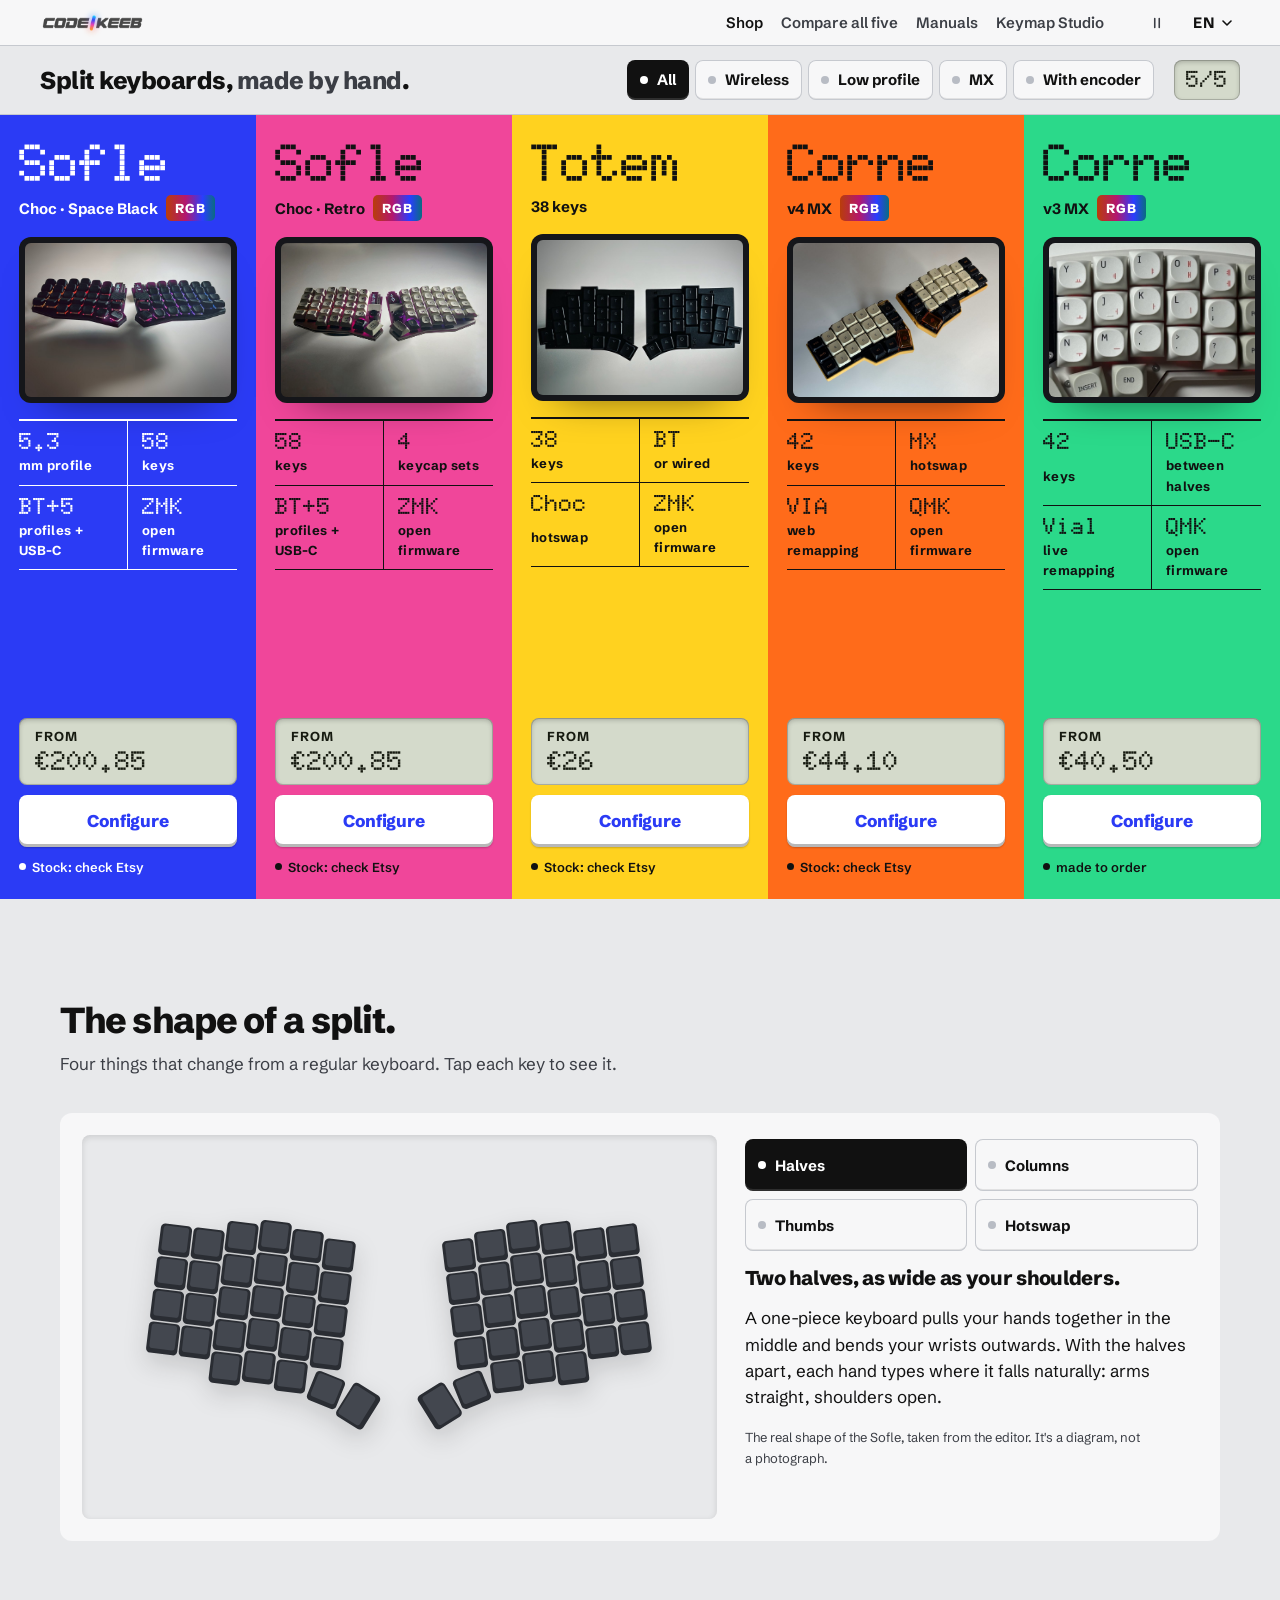
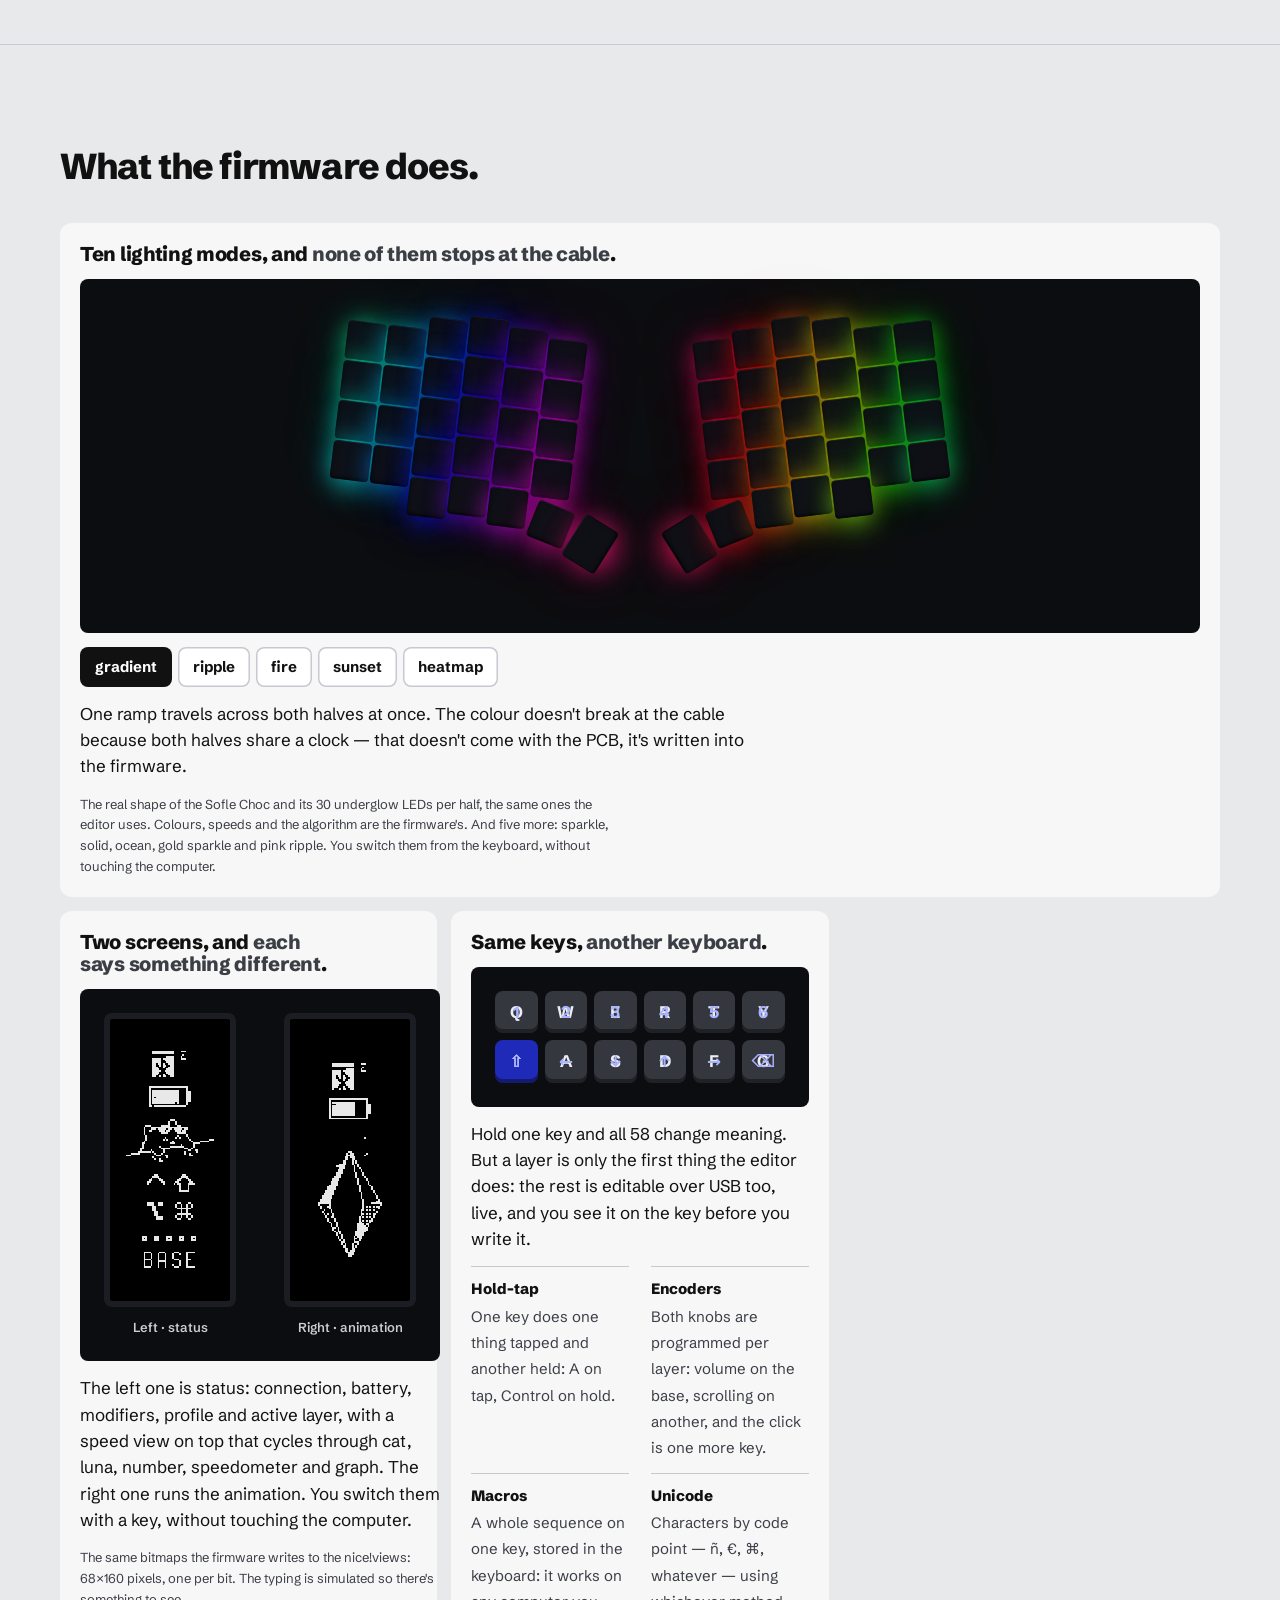
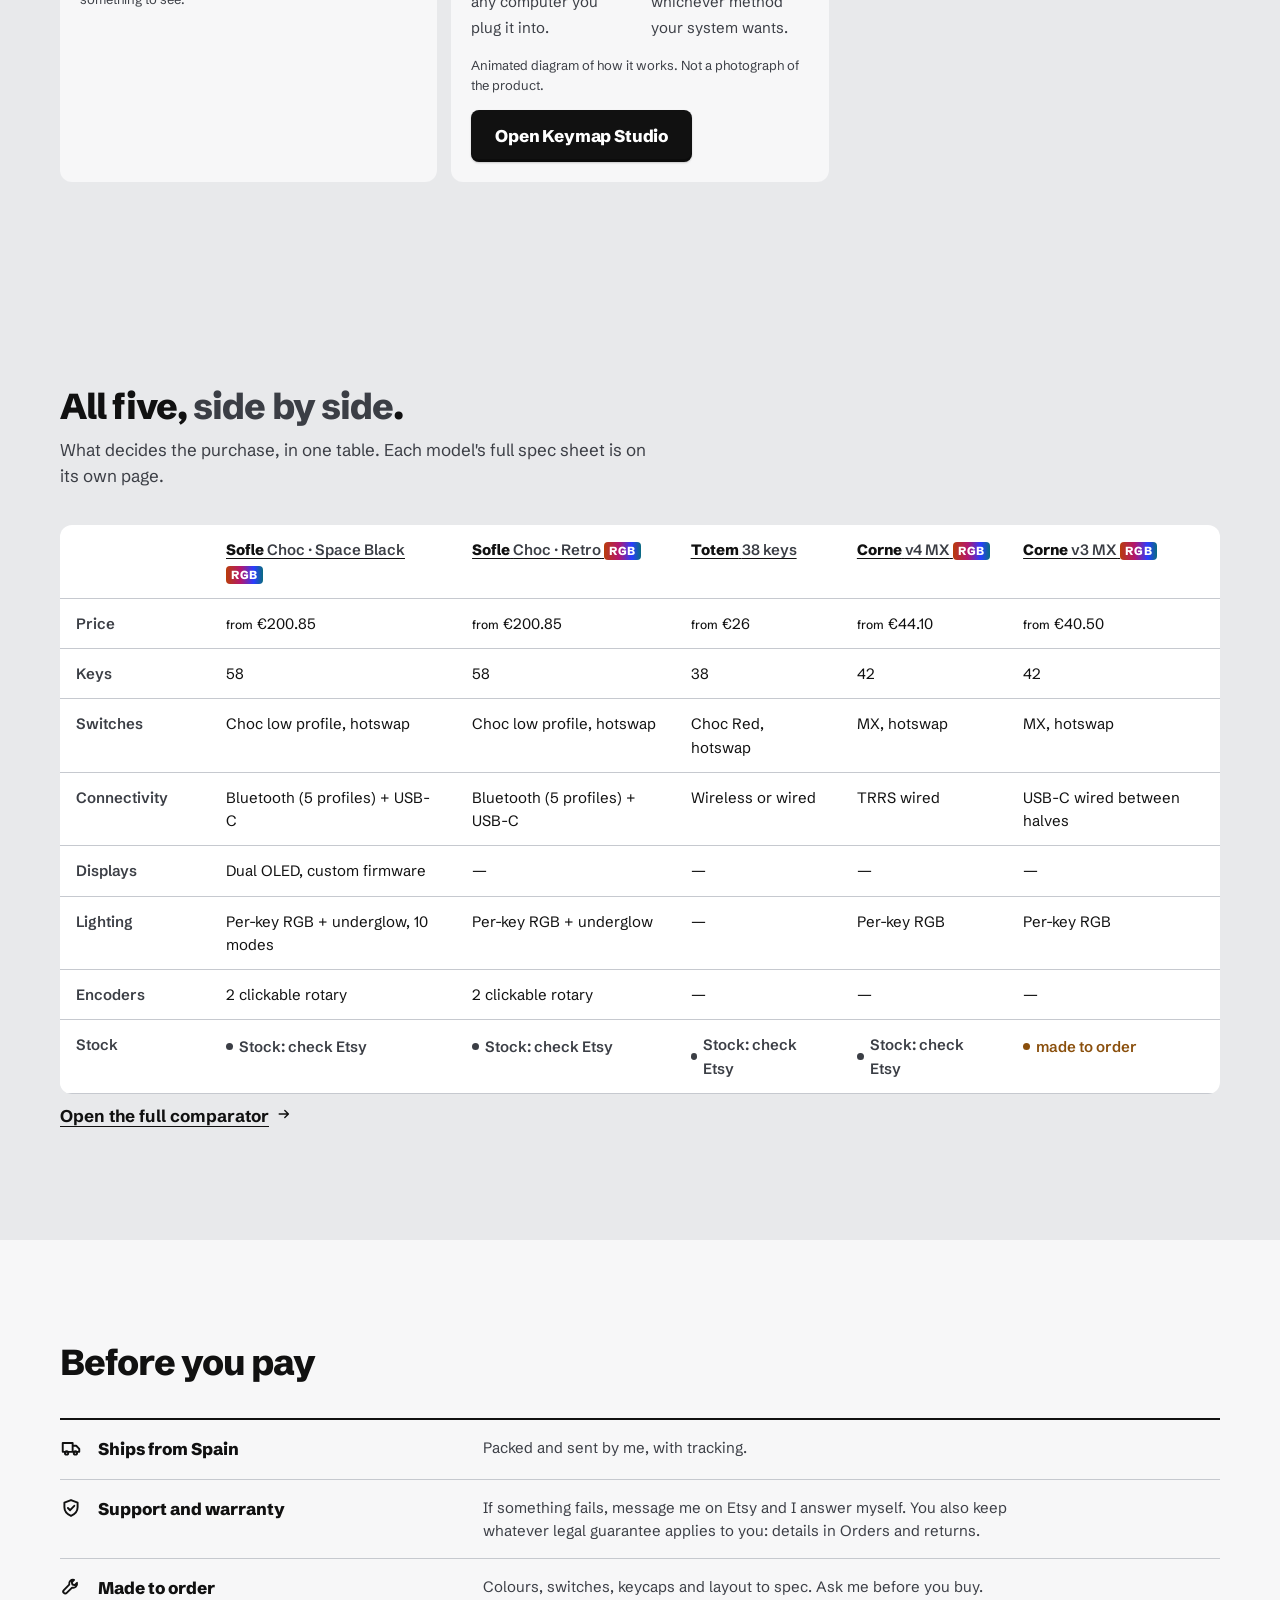
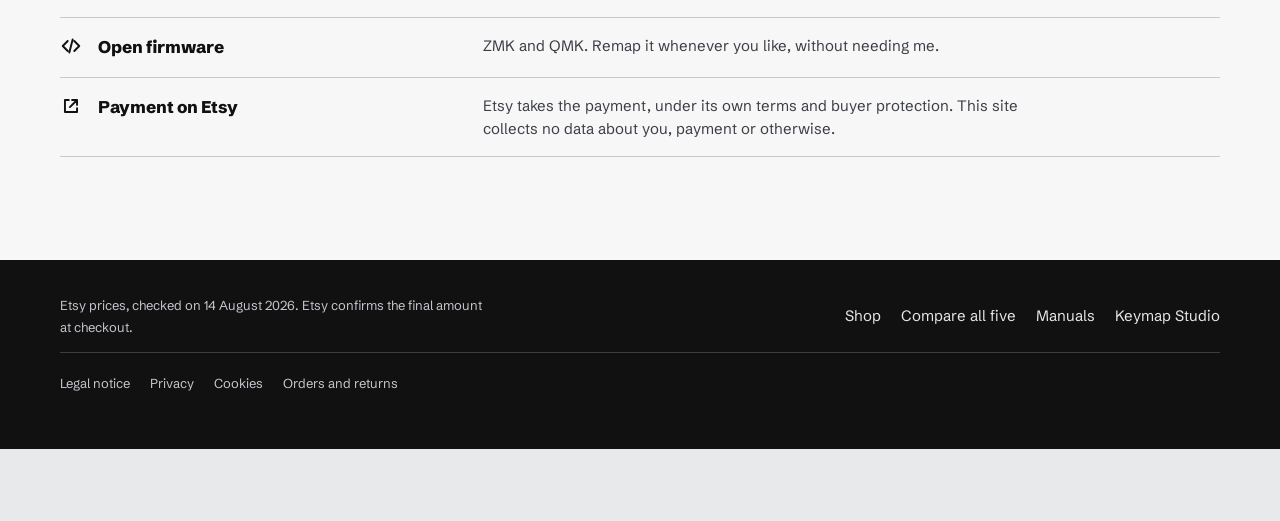
==== commit 28cc219f: "Quita el frances, completa el ingles, logo igual en todas y acceso a los manuales - Frances fuera de" ====
--- a/index.html
+++ b/index.html
@@ -37,22 +37,22 @@
          srcset="assets/brand/logo-horizontal-dark.png 1x, assets/brand/logo-horizontal-dark@2x.png 2x"
          width="640" height="224" alt="CODE/KEEB">
   </a>
-  <nav class="p-nav" aria-label="Principal">
+  <nav class="p-nav" aria-label="Principal" data-t-aria="a11y.principal">
     <a href="/#tienda" aria-current="page" data-t="m.tienda">Tienda</a>
-    <a href="comparar.html" data-t="d.compare">Comparar</a>
+    <a class="p-nav__comparar" href="comparar.html" data-t="d.compare">Comparar</a>
+    <a class="nav-manual" href="manual.html" data-t="man.modelos">Manuales</a>
     <a class="p-nav__studio" href="keymap-studio/">Keymap Studio</a>
   </nav>
   <div class="f-ajustes">
     <button type="button" class="f-pausa" data-pausa hidden></button>
     <div class="idiomas">
-      <button class="idiomas__d" data-lang-disparador aria-haspopup="true" aria-expanded="false" aria-label="Idioma">
+      <button class="idiomas__d" data-lang-disparador aria-haspopup="true" aria-expanded="false" aria-label="Idioma" data-t-aria="a11y.idioma">
         <span data-lang-actual>ES</span>
         <svg width="10" height="6" viewBox="0 0 10 6" aria-hidden="true"><path d="M1 1l4 4 4-4" fill="none" stroke="currentColor" stroke-width="1.6" stroke-linecap="round" stroke-linejoin="round"/></svg>
       </button>
       <div class="idiomas__m" data-lang-menu role="menu" hidden>
         <button data-lang-btn="es">Español</button>
         <button data-lang-btn="en">English</button>
-        <button data-lang-btn="fr">Français</button>
       </div>
     </div>
   </div>
@@ -169,9 +169,10 @@
 <footer class="f-pie">
   <div class="f-in f-pie__in">
     <p id="notaPrecios"></p>
-    <nav aria-label="Pie">
+    <nav aria-label="Pie" data-t-aria="a11y.pie">
       <a href="/#tienda" data-t="m.tienda">Tienda</a>
       <a href="comparar.html" data-t="d.compare">Comparar</a>
+      <a href="manual.html" data-t="man.modelos">Manuales</a>
       <a href="keymap-studio/">Keymap Studio</a>
     </nav>
     <nav class="f-pie__legal" aria-label="Legal">
--- a/css/aparato.css
+++ b/css/aparato.css
@@ -147,6 +147,8 @@
 .f-compra{display:flex;flex-wrap:wrap;align-items:stretch;gap:12px;margin-top:clamp(22px,3vw,30px)}
 .f-estado{margin-top:12px;font-size:var(--t-s);font-weight:600}
 .f-estado a{text-decoration:underline;text-underline-offset:3px}
+.f-manual{margin-top:6px}
+.f-manual .f-enlace{min-height:40px}
 
 /* La pantalla: cristal liquido gris verdoso y cifras de matriz de puntos.
    Es la misma arriba (desde) y en el configurador (total). */
@@ -526,7 +528,10 @@
 }
 @media (max-width:640px){
   .p-mando{padding-block:12px}
-  .p-nav a.p-nav__studio,.p-nav a[aria-current]{display:none}
+  /* En el movil solo cabe uno junto al logo, y en ingles "Compare all
+     five" se montaba encima. Queda Manuales: la comparativa ya esta mas
+     abajo en esta misma pagina, y Comparar sigue en el pie. */
+  .p-nav a.p-nav__studio,.p-nav a.p-nav__comparar,.p-nav a[aria-current]{display:none}
   .p-franja{grid-template-columns:minmax(0,1.15fr) minmax(0,1fr);gap:12px 14px}
   .p-franja .f-lecturas li{padding:7px 6px 7px 0}
   .p-franja .f-lecturas li:nth-child(even){padding-left:8px}
@@ -535,6 +540,110 @@
 }
 @media (prefers-reduced-motion:reduce){
   .p-franja,.p-franja .f-ventana__foto img{transition:none}
+}
+
+/* ============================================================
+   EL MANUAL (manual.html)
+   Una placa corta del color del modelo, el indice fijo a la izquierda y
+   el texto a la derecha. Las capas del teclado, como laminas en la
+   ventana oscura: lineas claras y la tecla que importa, encendida.
+   ============================================================ */
+.m-placa{background:var(--modelo);color:var(--modelo-tinta)}
+.m-placa__in{padding-block:clamp(26px,4vw,48px) clamp(24px,4vw,44px);display:grid;gap:10px}
+.m-placa__nombre{font-family:var(--f-pantalla);font-weight:900;font-size:clamp(2.8rem,8vw,5.6rem);line-height:.85;letter-spacing:-.02em}
+.m-placa__sub{font-size:var(--t-l);font-weight:700}
+.m-datos{display:flex;flex-wrap:wrap;gap:0;margin-top:clamp(12px,2vw,20px);border-top:2px solid currentColor}
+.m-datos div{padding:10px 22px 0 0;margin-right:22px}
+.m-datos dt{font-size:var(--t-xs);font-weight:700;letter-spacing:.02em}
+.m-datos dd{margin:0;font-weight:700}
+.m-placa__sub--largo{max-width:46ch;font-weight:600;line-height:1.35}
+/* La lista de manuales (manual.html sin modelo): una franja por modelo en
+   su color, como la portada, con el numero de capitulos a la derecha. */
+.m-lista{display:grid;gap:8px;padding-block:clamp(24px,4vw,48px) clamp(40px,6vw,72px)}
+.m-lista__fila{display:grid;grid-template-columns:minmax(0,1fr) auto;align-items:end;gap:4px 18px;
+  padding:clamp(16px,2.4vw,24px) clamp(16px,2.4vw,28px);border-radius:var(--radio);background:var(--c);color:var(--ct);
+  transition:transform var(--t-tap) var(--ease)}
+.m-lista__fila b{font-family:var(--f-pantalla);font-weight:900;font-size:clamp(2rem,4.4vw,3.2rem);line-height:.85;letter-spacing:-.02em}
+.m-lista__fila > span:not(.m-lista__estado){grid-column:1;font-weight:700}
+.m-lista__estado{grid-column:2;grid-row:1 / span 2;display:inline-flex;align-items:center;gap:6px;font-size:var(--t-s);font-weight:700;white-space:nowrap}
+/* sin manual todavia: el color se queda en el borde, el relleno se apaga */
+.m-lista__fila--pend{background:var(--panel);color:var(--tinta-2);box-shadow:inset 0 0 0 2px var(--c)}
+.m-lista__fila:active{transform:scale(.99)}
+@media (max-width:520px){
+  .m-lista__fila{grid-template-columns:minmax(0,1fr)}
+  .m-lista__estado{grid-column:1;grid-row:auto;margin-top:8px}
+}
+
+.m-cuerpo{display:grid;grid-template-columns:minmax(0,220px) minmax(0,1fr);gap:clamp(24px,4vw,64px);
+  padding-block:clamp(32px,5vw,64px) clamp(56px,8vw,104px)}
+.m-indice ol,.m-pasos{list-style:none;padding:0;margin-inline:0}
+.m-indice ol{position:sticky;top:calc(var(--cabecera) + 20px);display:grid;gap:2px}
+.m-indice a{display:grid;grid-template-columns:2.2em 1fr;align-items:baseline;padding:8px 10px;border-radius:var(--radio-s);
+  font-weight:700;color:var(--tinta-2);transition:background var(--t-tap) var(--ease),color var(--t-tap) var(--ease)}
+.m-indice a[aria-current]{background:var(--tinta);color:#fff}
+@media (hover:hover) and (pointer:fine){ .m-indice a:not([aria-current]):hover{background:var(--panel);color:var(--tinta)} }
+.m-num{font-family:var(--f-pantalla);font-weight:900;letter-spacing:0}
+
+.m-texto{min-width:0;max-width:760px}
+.m-cap{padding-bottom:clamp(36px,5vw,56px);margin-bottom:clamp(36px,5vw,56px);border-bottom:1px solid var(--linea);
+  scroll-margin-top:calc(var(--cabecera) + 16px)}
+.m-cap:last-of-type{border-bottom:0}
+.m-cap h2{display:flex;align-items:baseline;gap:.5em;font-size:var(--t-xl);font-weight:800;letter-spacing:-.025em;margin-bottom:16px}
+.m-cap h2 .m-num{font-size:.8em;color:var(--tinta-2)}
+.m-cap>p,.m-capa figcaption{max-width:64ch;margin-top:14px;color:var(--tinta)}
+.m-cap strong{font-weight:800}
+/* las teclas del texto: pequenas teclas de verdad, con su canto */
+kbd{display:inline-block;min-width:1.7em;padding:.05em .45em .12em;border-radius:5px;background:var(--blanco);
+  font:700 .88em/1.35 var(--f-ui);text-align:center;color:var(--tinta);
+  box-shadow:inset 0 0 0 1px var(--linea-2),inset 0 -2px 0 var(--linea)}
+.m-pasos{counter-reset:paso;display:grid;gap:12px;margin-top:16px;max-width:64ch}
+.m-pasos li{counter-increment:paso;display:grid;grid-template-columns:2.2em 1fr;gap:10px;align-items:baseline}
+.m-pasos li::before{content:counter(paso);font-family:var(--f-pantalla);font-weight:900;font-size:1.25em;line-height:1;
+  display:grid;place-items:center;width:1.9em;height:1.9em;border-radius:var(--radio-s);background:var(--lcd);color:var(--lcd-tinta);
+  box-shadow:inset 0 2px 4px rgba(0,0,0,.18),inset 0 0 0 1px rgba(0,0,0,.14)}
+.m-nota{margin-top:16px;padding:12px 16px;border-radius:var(--radio-s);background:var(--panel);font-weight:600;max-width:64ch;
+  box-shadow:inset 0 0 0 1px var(--linea)}
+.m-enlaces{display:flex;flex-wrap:wrap;gap:4px 24px;margin-top:14px}
+.m-tabla{margin-top:16px;overflow-x:auto;border-radius:var(--radio-s);box-shadow:inset 0 0 0 1px var(--linea)}
+.m-tabla .f-datos th[scope="row"]{font-weight:700;white-space:normal;min-width:11em}
+.m-tabla .f-datos td{font-weight:500}
+.m-pie{margin-top:8px}
+
+/* la lamina de una capa */
+.m-capa{margin:22px 0 0}
+.m-lamina{position:relative;padding:clamp(16px,3vw,28px) clamp(12px,2.4vw,24px) clamp(14px,2.4vw,22px);border-radius:var(--radio);
+  background:#15161a;color:#e9eaee;overflow-x:auto}
+.m-lamina__nombre{display:block;margin-bottom:14px;font-family:var(--f-pantalla);font-weight:900;font-size:1.4rem;line-height:1;color:#fff}
+.m-teclado{display:flex;justify-content:space-between;gap:clamp(14px,4vw,48px);min-width:560px}
+.m-mitad{display:grid;grid-template-columns:repeat(var(--cols),minmax(0,1fr));gap:5px;flex:1}
+/* las etiquetas largas bajan de cuerpo en vez de partirse por la mitad */
+.m-t{position:relative;display:grid;place-items:center;align-content:center;min-height:40px;padding:2px;border-radius:6px;
+  font-size:.72rem;font-weight:700;line-height:1.1;text-align:center;hyphens:none;
+  box-shadow:inset 0 0 0 1px rgba(255,255,255,.34)}
+.m-t--largo{font-size:.6rem;letter-spacing:-.01em}
+.m-t small{display:block;font-size:.62rem;font-weight:600;opacity:.7}
+.m-t--hueco{box-shadow:none}
+.m-t--igual{color:rgba(255,255,255,.3);box-shadow:inset 0 0 0 1px rgba(255,255,255,.12)}
+.m-t--fn{background:var(--modelo);color:var(--modelo-tinta);box-shadow:none}
+.m-t--mantenida{box-shadow:inset 0 0 0 1.5px #fff;outline:1px dashed rgba(255,255,255,.7);outline-offset:3px;color:#fff}
+.m-t--encoder{border-radius:50%;aspect-ratio:1;min-height:0;width:min(100%,46px);justify-self:center}
+.m-leyenda{margin-top:10px;font-size:var(--t-xs);color:var(--tinta-2);max-width:72ch}
+
+@media (max-width:900px){
+  .m-cuerpo{grid-template-columns:minmax(0,1fr)}
+  /* el indice pasa a una tira que se desliza bajo la cabecera */
+  /* --alto-cab lo pone manual.js: en movil la cabecera tiene dos pisos */
+  .m-indice{position:sticky;top:var(--alto-cab,var(--cabecera));z-index:var(--z-dentro);margin-inline:calc(-1 * var(--canal));
+    background:var(--carcasa);border-bottom:1px solid var(--linea)}
+  .m-indice ol{position:static;display:flex;gap:4px;overflow-x:auto;scrollbar-width:none;padding:8px var(--canal)}
+  .m-indice ol::-webkit-scrollbar{display:none}
+  .m-indice a{white-space:nowrap;display:flex;gap:.45em;padding:7px 10px}
+  .m-cap{scroll-margin-top:calc(var(--alto-cab,var(--cabecera)) + 64px)}
+}
+@media (max-width:640px){
+  /* en el movil las dos mitades una encima de otra: caben sin desplazar */
+  .m-teclado{flex-direction:column;min-width:0;gap:14px}
+  .m-mitad--der{order:0}
 }
 
 @media (max-width:900px){
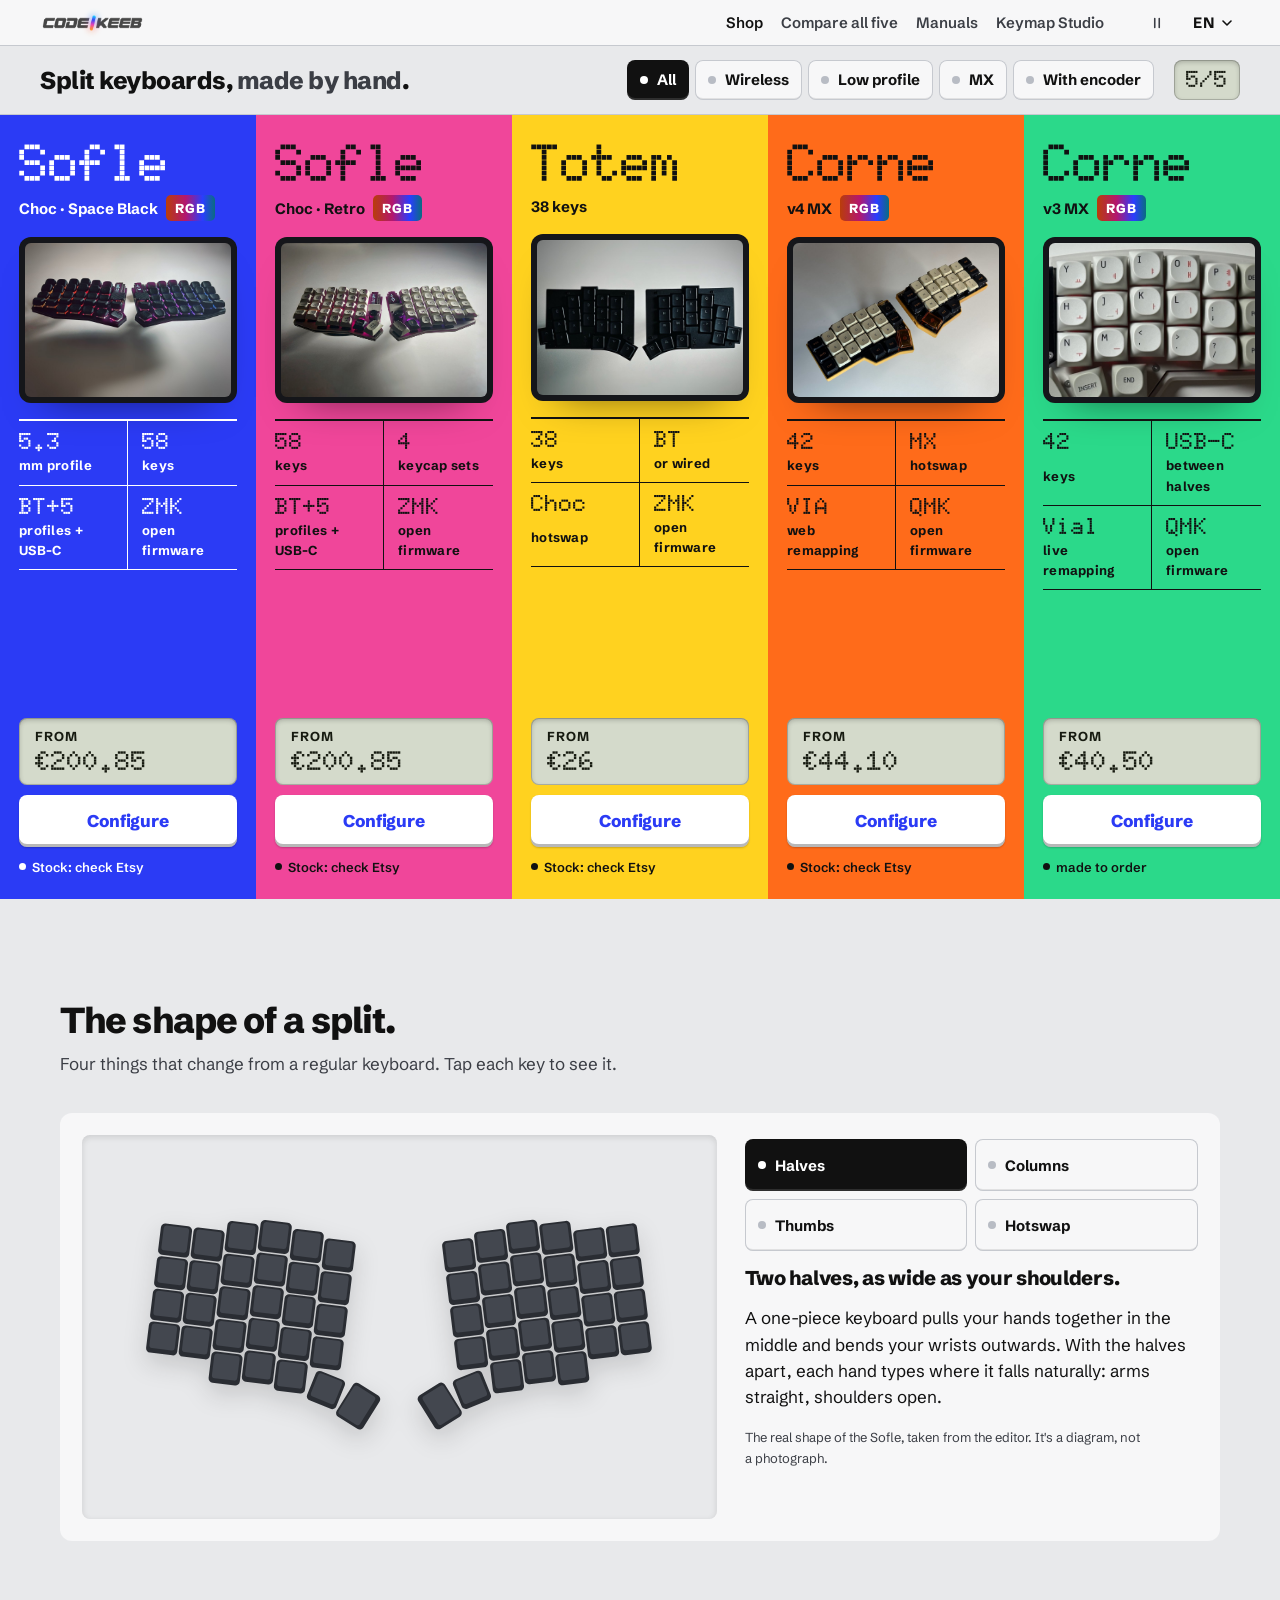
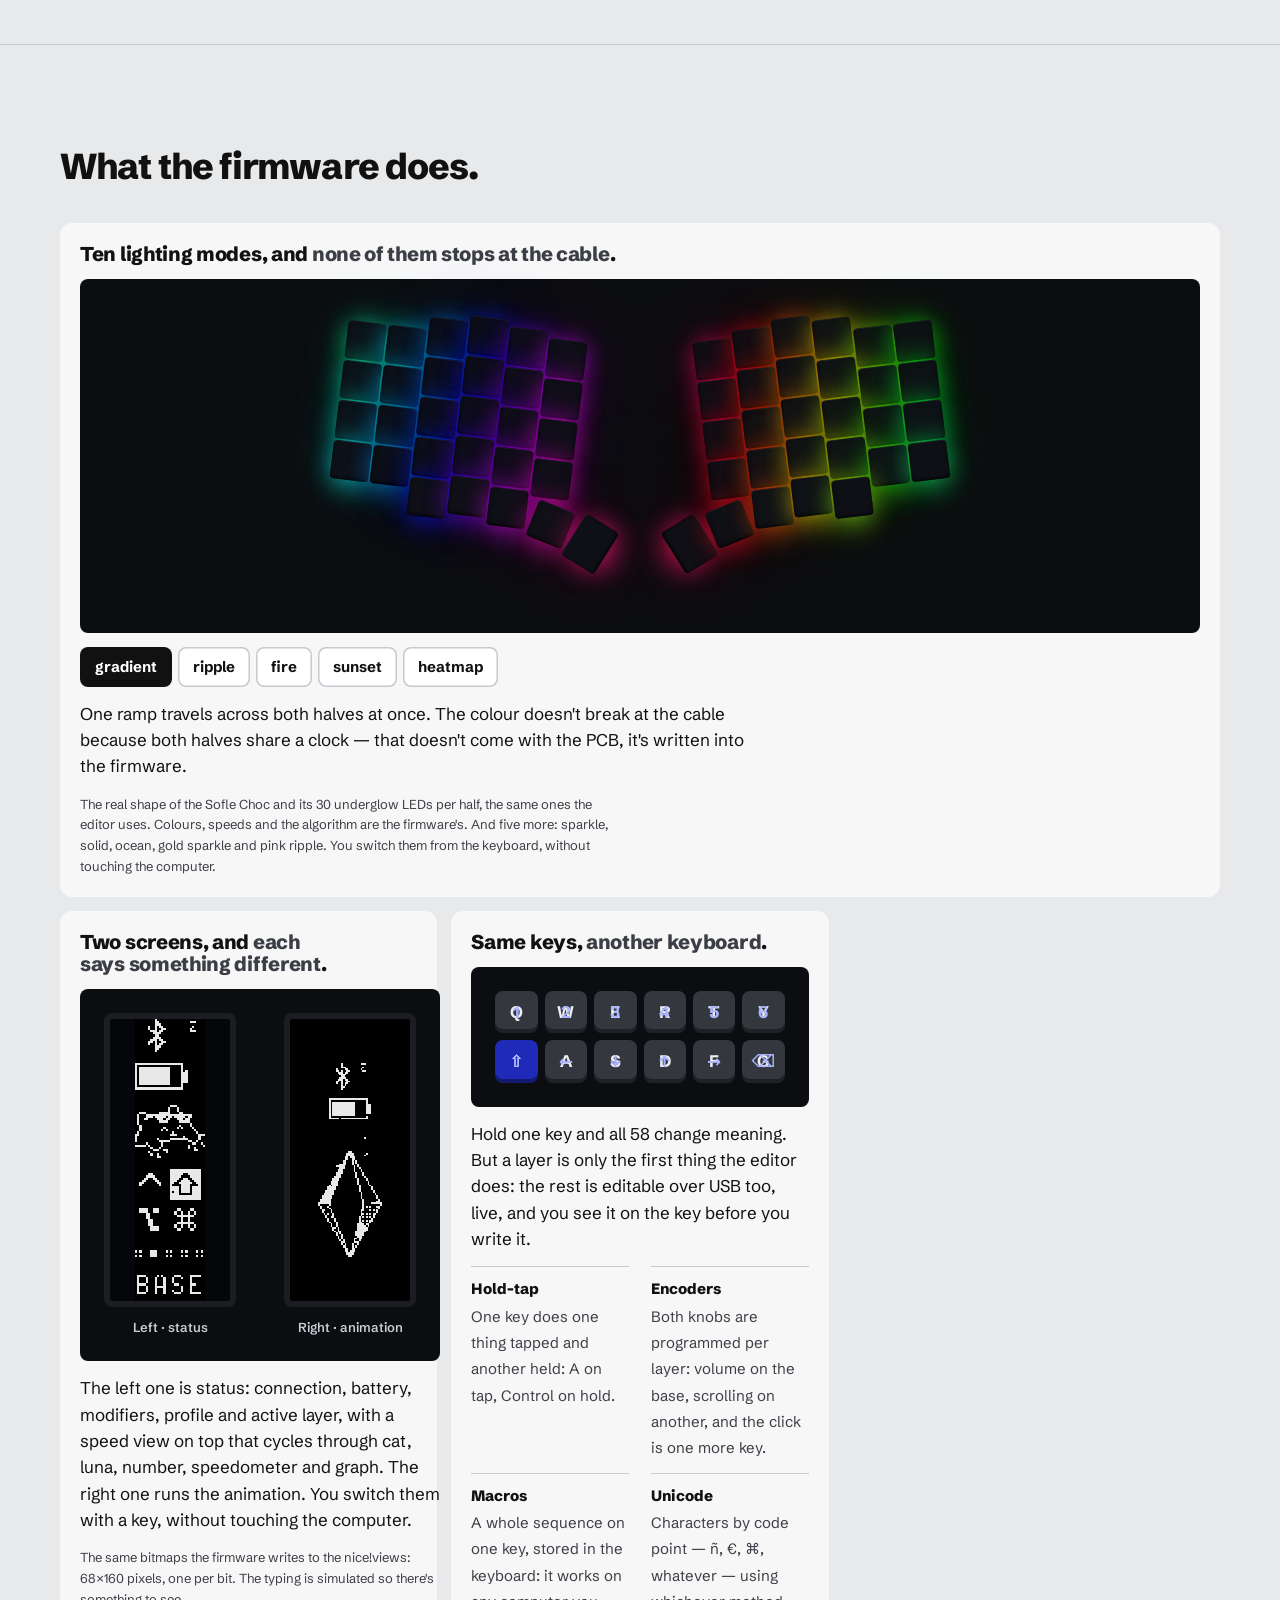
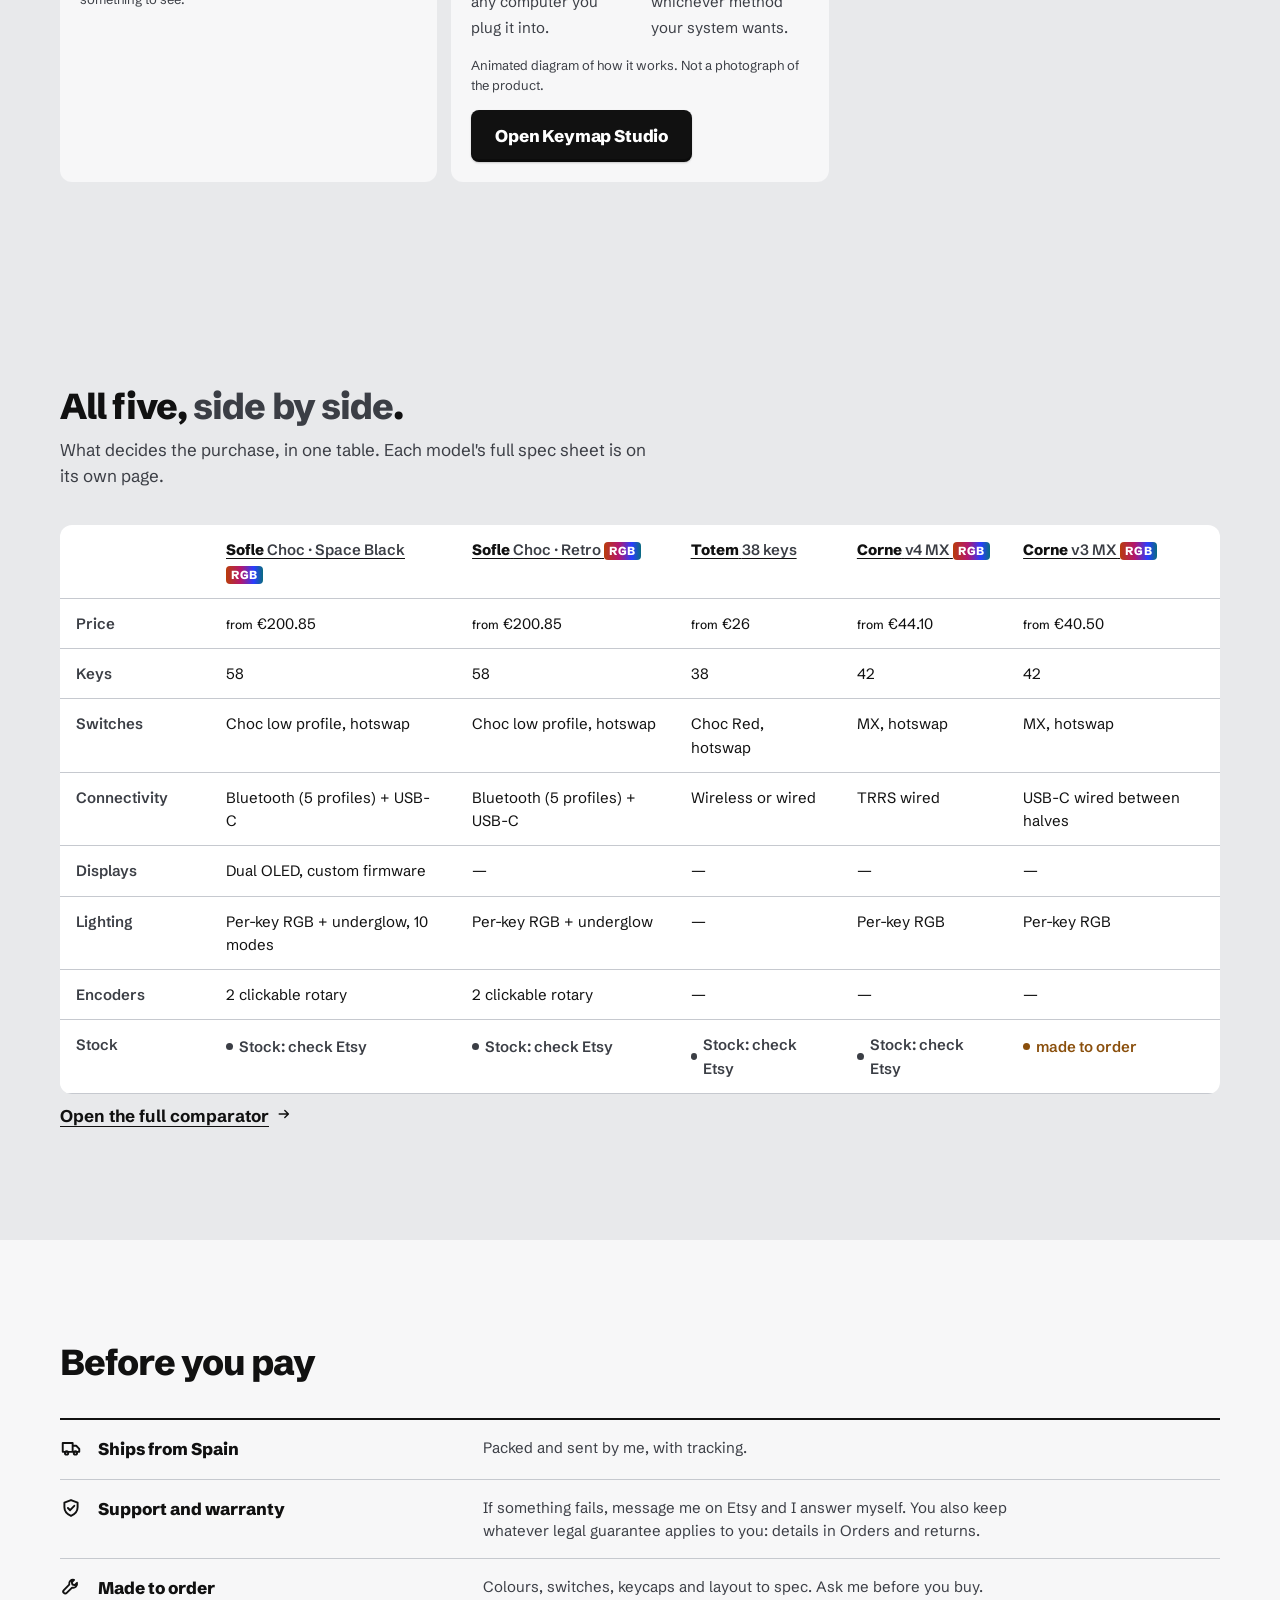
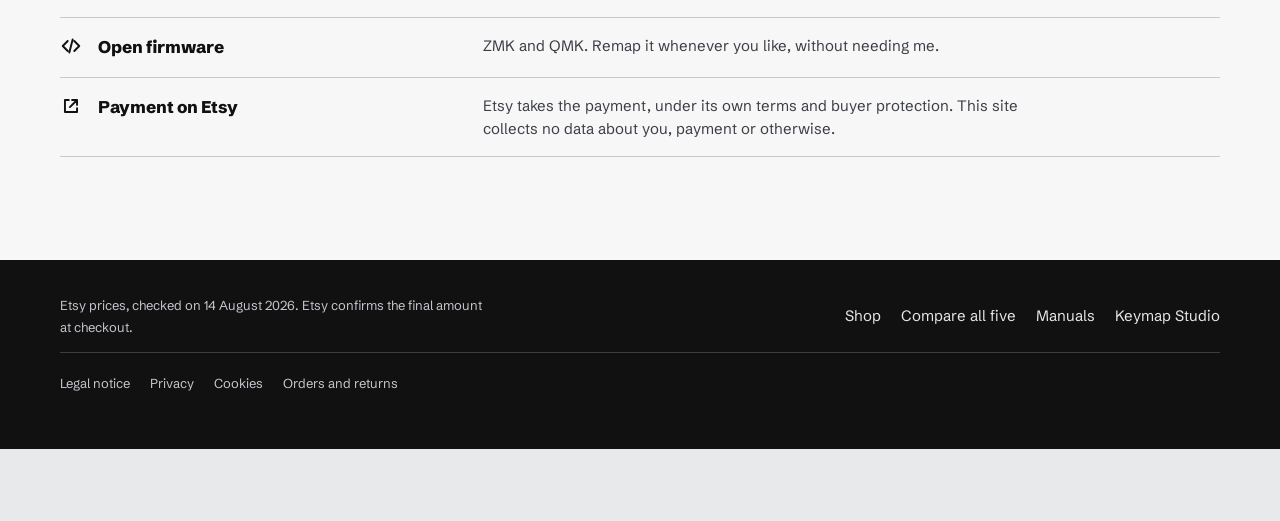
==== commit 60ce68b0: "Left OLED: draw it like the firmware does, in Studio and on the site The left OLED preview (Keymap S" ====
--- a/index.html
+++ b/index.html
@@ -126,7 +126,7 @@
         <article class="f-aparato">
           <h3 data-t-html="p.oledTitle"></h3>
           <div class="oleds">
-            <figure class="oled"><div class="oled__marco"><canvas id="oledIzq" width="68" height="160" aria-hidden="true"></canvas></div><figcaption data-t="p.oledIzq"></figcaption></figure>
+            <figure class="oled"><div class="oled__marco"><canvas id="oledIzq" width="32" height="128" aria-hidden="true"></canvas></div><figcaption data-t="p.oledIzq"></figcaption></figure>
             <figure class="oled"><div class="oled__marco"><canvas id="oledDer" width="68" height="160" aria-hidden="true"></canvas></div><figcaption data-t="p.oledDer"></figcaption></figure>
           </div>
           <p data-t="p.oledText"></p>
--- a/css/aparato.css
+++ b/css/aparato.css
@@ -263,6 +263,9 @@
 .oled{display:grid;justify-items:center;gap:10px}
 .oled__marco{padding:6px;border-radius:8px;background:#1b1d22}
 .oled canvas{display:block;width:clamp(84px,11vw,120px);height:auto;aspect-ratio:68/160;image-rendering:pixelated;border-radius:3px;background:#04060a}
+/* La izquierda es el panel real (128x32 en vertical): su zona activa es mas
+   estrecha que el cristal, asi que se centra sin deformarse. */
+#oledIzq{object-fit:contain}
 .oled figcaption{font-size:var(--t-xs);font-weight:600;color:#c9ccd3}
 
 /* ---------- hoja de datos ---------- */
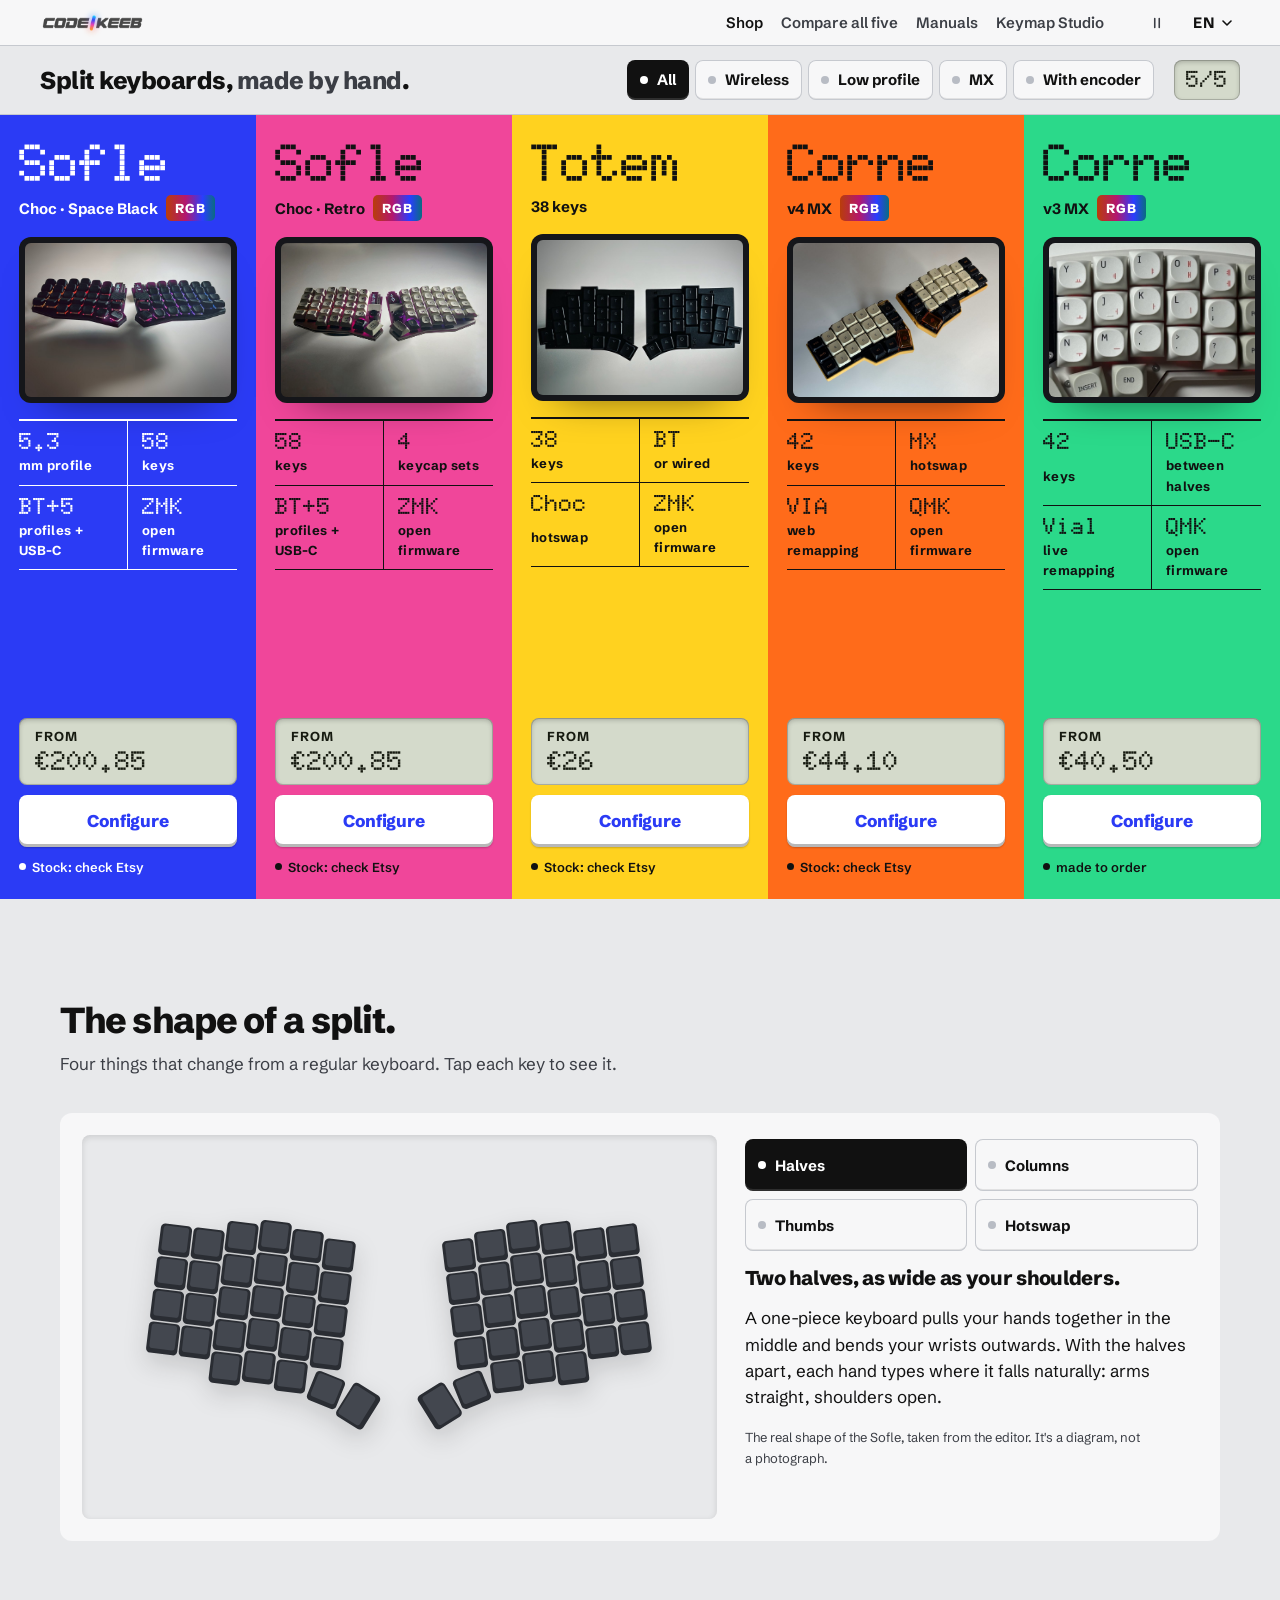
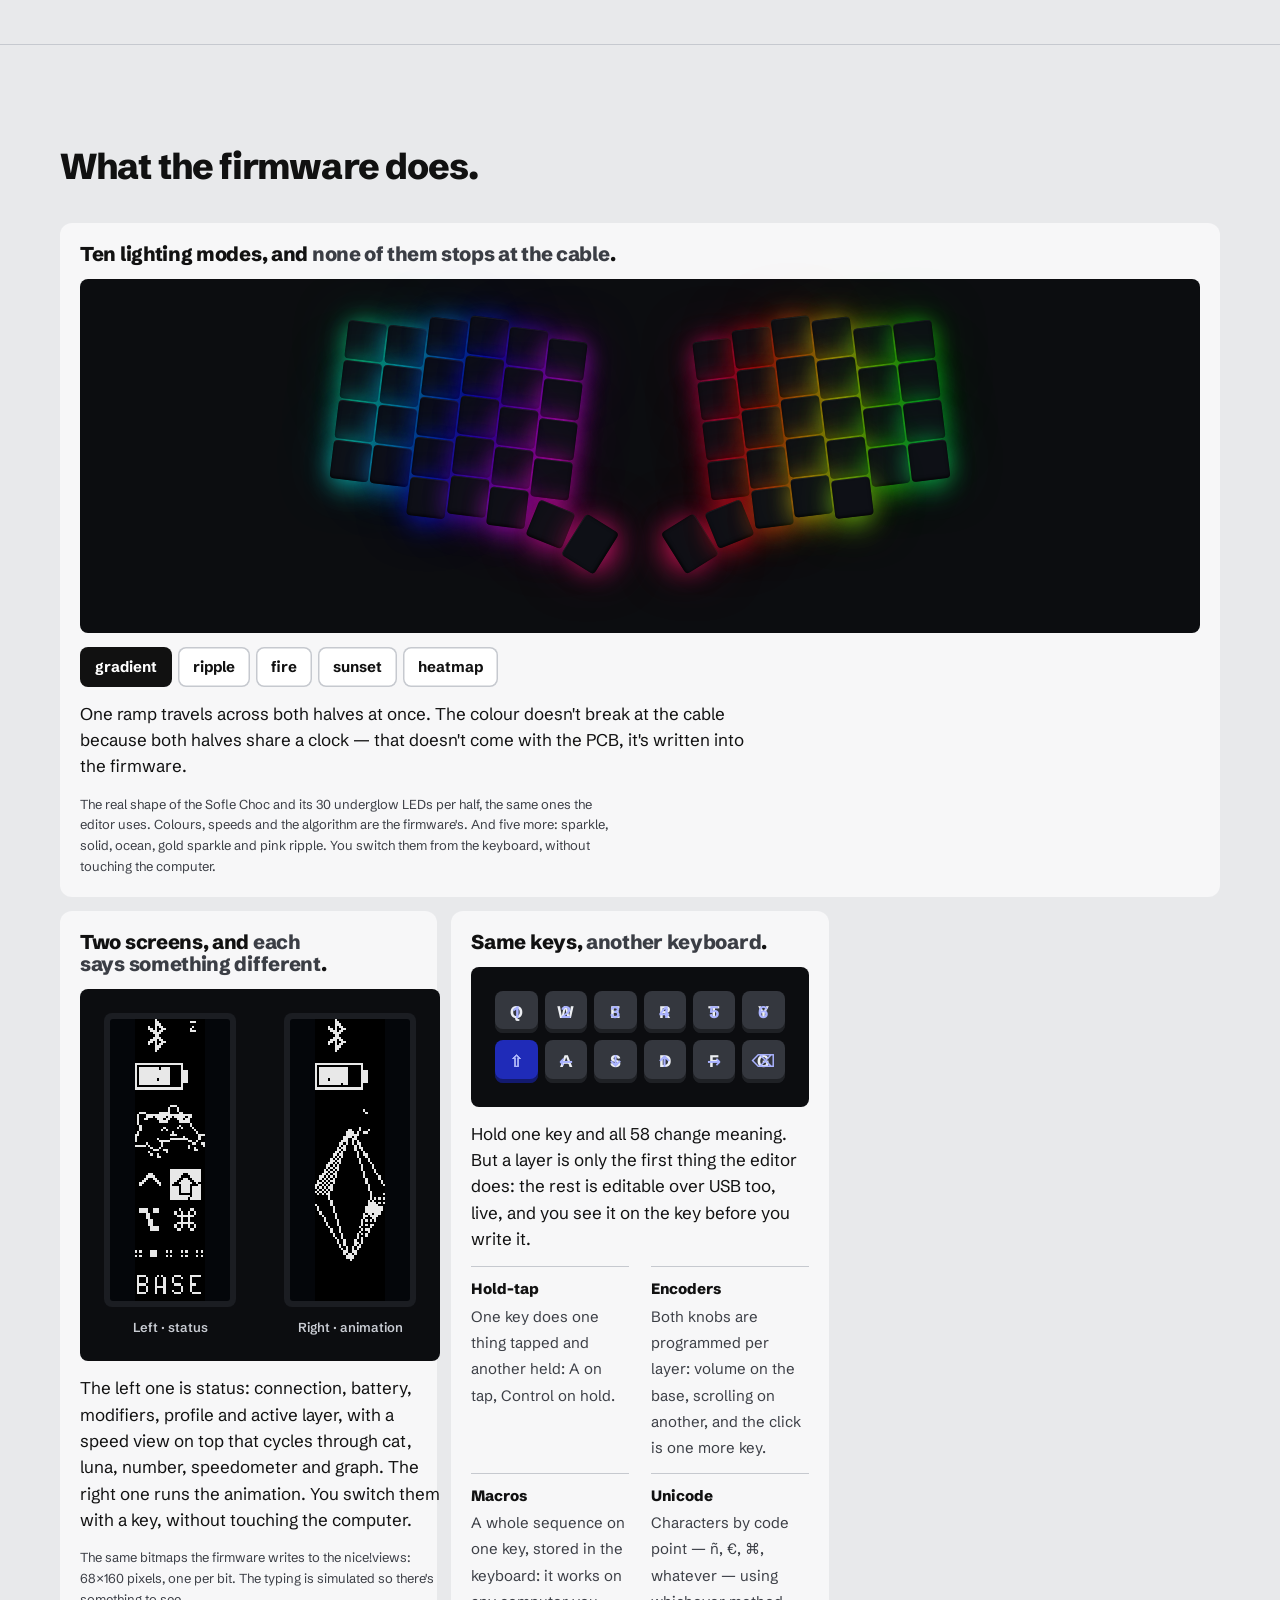
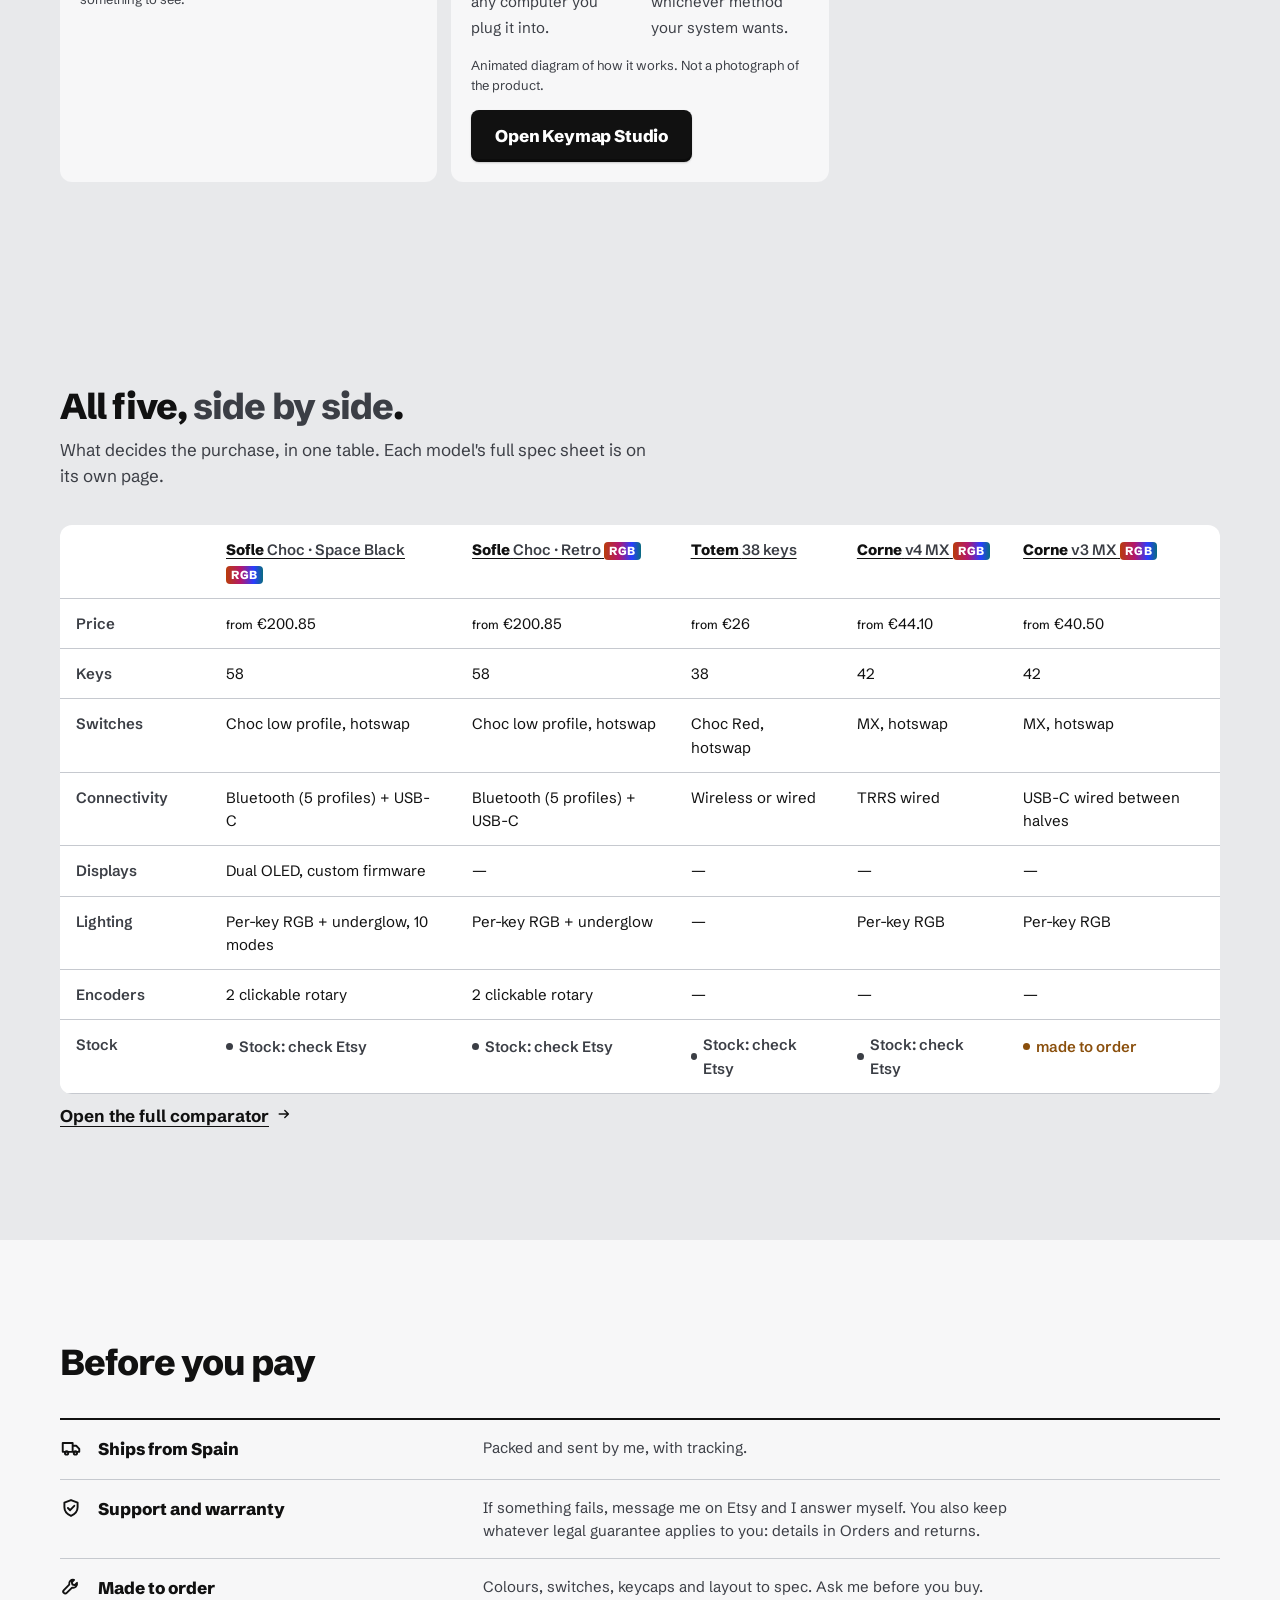
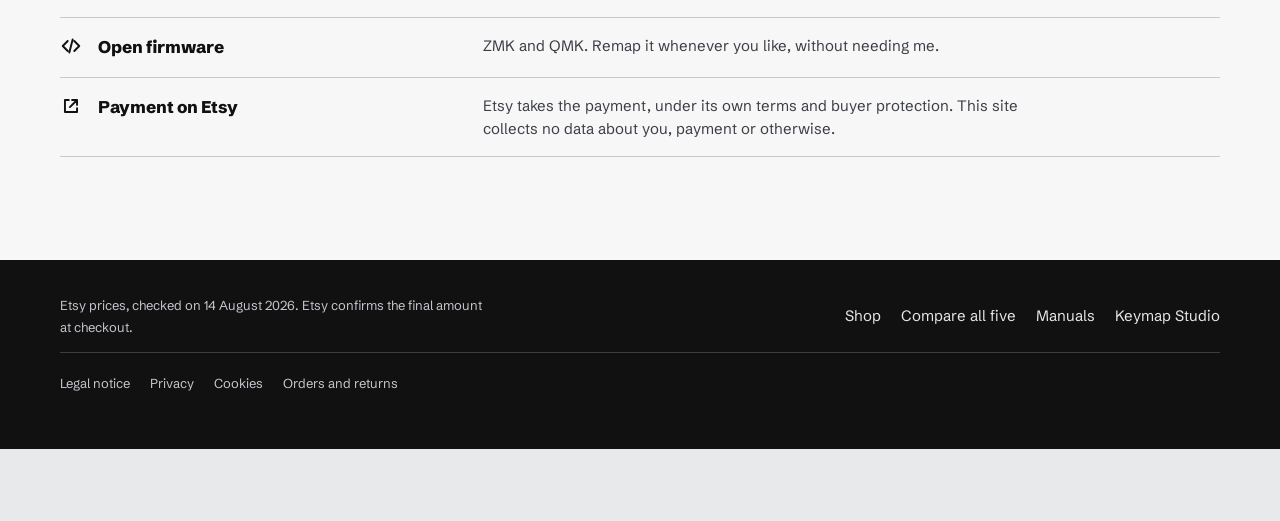
==== commit 3bb6ae0c: "Right OLED: same panel and scale as the left, like on the keyboard Both halves of the Sofle have the" ====
--- a/index.html
+++ b/index.html
@@ -127,7 +127,7 @@
           <h3 data-t-html="p.oledTitle"></h3>
           <div class="oleds">
             <figure class="oled"><div class="oled__marco"><canvas id="oledIzq" width="32" height="128" aria-hidden="true"></canvas></div><figcaption data-t="p.oledIzq"></figcaption></figure>
-            <figure class="oled"><div class="oled__marco"><canvas id="oledDer" width="68" height="160" aria-hidden="true"></canvas></div><figcaption data-t="p.oledDer"></figcaption></figure>
+            <figure class="oled"><div class="oled__marco"><canvas id="oledDer" width="32" height="128" aria-hidden="true"></canvas></div><figcaption data-t="p.oledDer"></figcaption></figure>
           </div>
           <p data-t="p.oledText"></p>
           <p class="f-nota" data-t="p.oledReal"></p>
--- a/css/aparato.css
+++ b/css/aparato.css
@@ -263,9 +263,9 @@
 .oled{display:grid;justify-items:center;gap:10px}
 .oled__marco{padding:6px;border-radius:8px;background:#1b1d22}
 .oled canvas{display:block;width:clamp(84px,11vw,120px);height:auto;aspect-ratio:68/160;image-rendering:pixelated;border-radius:3px;background:#04060a}
-/* La izquierda es el panel real (128x32 en vertical): su zona activa es mas
+/* Las dos son el panel real (128x32 en vertical): su zona activa es mas
    estrecha que el cristal, asi que se centra sin deformarse. */
-#oledIzq{object-fit:contain}
+#oledIzq,#oledDer{object-fit:contain}
 .oled figcaption{font-size:var(--t-xs);font-weight:600;color:#c9ccd3}
 
 /* ---------- hoja de datos ---------- */
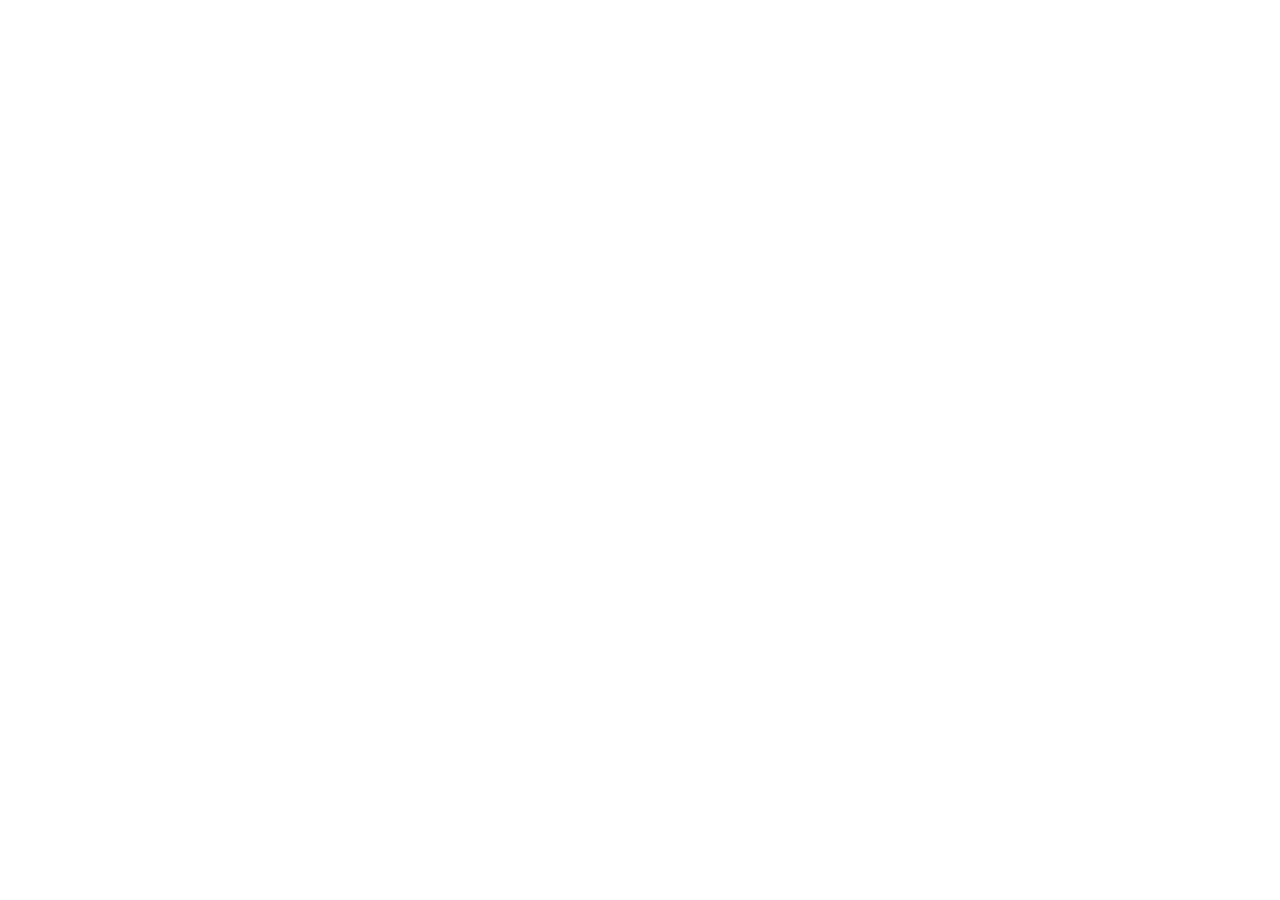
==== commit b1a08592: "Redirect to codekeeb.com Co-Authored-By: Claude Sonnet 5.5 <noreply@anthropic.com>" ====
--- a/index.html
+++ b/index.html
@@ -2,197 +2,18 @@
 <html lang="es">
 <head>
 <meta charset="UTF-8">
-<meta name="viewport" content="width=device-width, initial-scale=1.0, viewport-fit=cover">
-<title>Codekeeb — Teclados split ergonómicos hechos a mano</title>
-<meta name="description" content="Cinco teclados split ergonómicos hechos a mano: Sofle Choc, Totem y Corne. Elige uno y configúralo, de la placa sola al teclado listo para escribir.">
-<link rel="canonical" href="https://codekeeb.github.io/">
-<meta property="og:type" content="website">
-<meta property="og:site_name" content="Codekeeb">
-<meta property="og:title" content="Codekeeb — Teclados split ergonómicos hechos a mano">
-<meta property="og:description" content="Cinco teclados split ergonómicos hechos a mano: Sofle Choc, Totem y Corne. Elige uno y configúralo, de la placa sola al teclado listo para escribir.">
-<meta property="og:image" content="https://codekeeb.github.io/assets/img/products/sofle-retro.jpg">
-<meta name="twitter:card" content="summary_large_image">
-<link rel="icon" href="/assets/favicon.ico" sizes="any">
-<link rel="icon" type="image/svg+xml" href="/assets/favicon.svg">
-<link rel="icon" type="image/png" sizes="32x32" href="/assets/favicon-32.png">
-<link rel="icon" type="image/png" sizes="192x192" href="/assets/favicon-192.png">
-<link rel="apple-touch-icon" href="/assets/apple-touch-icon.png">
-<link rel="manifest" href="/site.webmanifest">
-<meta name="theme-color" content="#e8e9eb">
-<!-- Seguridad: la pagina solo carga lo suyo. Si un dia se anade un
-     servicio externo, hay que darlo de alta aqui Y en privacidad.html. -->
-<meta http-equiv="Content-Security-Policy" content="default-src 'self'; script-src 'self'; style-src 'self' 'unsafe-inline'; img-src 'self' data:; font-src 'self'; connect-src 'self'; object-src 'none'; base-uri 'self'; form-action 'none'">
-<meta name="referrer" content="strict-origin-when-cross-origin">
-<link rel="preload" href="assets/fonts/schibstedgrotesk-latin.woff2" as="font" type="font/woff2" crossorigin>
-<link rel="preload" href="assets/fonts/doto-latin.woff2" as="font" type="font/woff2" crossorigin>
-<link rel="stylesheet" href="assets/fonts/fuentes.css">
-<link rel="stylesheet" href="css/aparato.css">
+<meta name="viewport" content="width=device-width, initial-scale=1.0">
+<title>Codekeeb</title>
+<meta name="robots" content="noindex">
+<link rel="canonical" href="https://codekeeb.com/">
+<meta http-equiv="refresh" content="0; url=https://codekeeb.com/">
+<script>
+/* La web se ha mudado a codekeeb.com. Se conserva la ruta, la consulta y el ancla:
+   los enlaces antiguos (modelo.html?id=..., manuales, Keymap Studio) siguen valiendo. */
+location.replace("https://codekeeb.com" + location.pathname + location.search + location.hash);
+</script>
 </head>
 <body>
-<a class="saltar" href="#contenido" data-t="a11y.saltar">Saltar al contenido</a>
-
-<header class="f-top">
-  <a class="f-marca" href="/" aria-label="Codekeeb">
-    <img src="assets/brand/logo-horizontal-dark.png"
-         srcset="assets/brand/logo-horizontal-dark.png 1x, assets/brand/logo-horizontal-dark@2x.png 2x"
-         width="640" height="224" alt="CODE/KEEB">
-  </a>
-  <nav class="p-nav" aria-label="Principal" data-t-aria="a11y.principal">
-    <a href="/#tienda" aria-current="page" data-t="m.tienda">Tienda</a>
-    <a class="p-nav__comparar" href="comparar.html" data-t="d.compare">Comparar</a>
-    <a class="nav-manual" href="manual.html" data-t="man.modelos">Manuales</a>
-    <a class="p-nav__studio" href="keymap-studio/">Keymap Studio</a>
-  </nav>
-  <div class="f-ajustes">
-    <button type="button" class="f-pausa" data-pausa hidden></button>
-    <div class="idiomas">
-      <button class="idiomas__d" data-lang-disparador aria-haspopup="true" aria-expanded="false" aria-label="Idioma" data-t-aria="a11y.idioma">
-        <span data-lang-actual>ES</span>
-        <svg width="10" height="6" viewBox="0 0 10 6" aria-hidden="true"><path d="M1 1l4 4 4-4" fill="none" stroke="currentColor" stroke-width="1.6" stroke-linecap="round" stroke-linejoin="round"/></svg>
-      </button>
-      <div class="idiomas__m" data-lang-menu role="menu" hidden>
-        <button data-lang-btn="es">Español</button>
-        <button data-lang-btn="en">English</button>
-      </div>
-    </div>
-  </div>
-</header>
-
-<main id="contenido">
-  <!-- El muestrario: los cinco a la vista, cada uno en su franja de color.
-       Los filtros no quitan modelos: pliegan los que no encajan. -->
-  <section id="tienda" aria-labelledby="h-tienda">
-    <div class="p-mando">
-      <h1 class="p-titulo" id="h-tienda" data-t-html="e.familiaT"></h1>
-      <div class="p-filtros" id="filtros" role="group" data-t-aria="p3.filtros"></div>
-      <output class="f-pantalla p-cuenta" id="cuenta" aria-live="polite"></output>
-      <p class="p-vacio" id="vacio" hidden data-t="d.nomatch"></p>
-    </div>
-    <div class="p-franjas" id="franjas"></div>
-  </section>
-
-  <!-- La forma: cuatro principios en un solo aparato, una tecla cada uno. -->
-  <section class="f-seccion" id="forma" aria-labelledby="h-forma">
-    <div class="f-in">
-      <h2 class="f-h2" id="h-forma" data-t="p3.formaT"></h2>
-      <p class="f-lede" data-t="p3.formaP"></p>
-      <div class="p-maquina">
-        <div class="p-maquina__vista">
-          <div class="dibujo" id="dibujo"></div>
-          <!-- Isometrica de linea, a escala, con las lineas ocultas quitadas:
-               el switch sale de su zocalo Kailh, que va bajo la PCB (dibujada
-               en transparencia). Lo genera tools/hotswap/iso.py con las cotas
-               de Kailh y la huella de KiCad; no se edita a mano. -->
-          <div class="hot" id="hot" hidden>
-            <figure class="hot__col">
-              <svg class="hot__sw" viewBox="0 0 256 278" role="img" aria-label="Kailh Choc Red"><g class="hot__fijo"><g class="hot__tapa"><polygon points="128.1,237.7 144.6,228.1 160.9,237.5 144.3,247.0"/><polygon points="160.9,239.7 144.3,249.3 144.3,247.0 160.9,237.5"/><polygon points="144.3,249.3 128.1,239.9 128.1,237.7 144.3,247.0"/><polygon points="191.7,184.4 208.3,174.8 224.5,184.2 208.0,193.8"/><polygon points="224.5,186.5 208.0,196.0 208.0,193.8 224.5,184.2"/><polygon points="208.0,196.0 191.7,186.7 191.7,184.4 208.0,193.8"/><polygon points="209.7,194.4 211.3,195.8 211.9,197.4 211.3,199.1 209.7,200.4 191.6,210.9 189.2,213.0 188.3,215.4 189.2,217.9 191.6,219.9 192.9,220.7 192.9,224.5 192.2,226.5 190.2,228.2 172.6,238.4 161.8,238.4 142.4,227.2 142.4,221.0 159.4,211.1 162.5,208.5 163.7,205.5 162.9,202.4 160.2,199.6 158.9,198.3 158.5,196.7 159.1,195.2 160.7,193.9 186.7,178.9 191.9,181.9 189.9,183.0"/><polygon points="211.9,210.9 211.3,212.6 211.3,199.1 211.9,197.4"/><polygon points="211.3,212.6 209.7,213.9 209.7,200.4 211.3,199.1"/><polygon points="209.7,213.9 191.6,224.4 191.6,210.9 209.7,200.4"/><polygon points="191.6,224.4 189.2,226.5 189.2,213.0 191.6,210.9"/><polygon points="189.2,226.5 188.3,228.9 188.3,215.4 189.2,213.0"/><polygon points="192.9,238.0 192.2,240.0 192.2,226.5 192.9,224.5"/><polygon points="192.2,240.0 190.2,241.7 190.2,228.2 192.2,226.5"/><polygon points="190.2,241.7 172.6,251.9 172.6,238.4 190.2,228.2"/><polygon points="172.6,251.9 161.8,251.9 161.8,238.4 172.6,238.4"/><polygon points="161.8,251.9 142.4,240.7 142.4,227.2 161.8,238.4"/><polygon points="163.7,219.0 162.9,215.9 162.9,202.4 163.7,205.5"/><polygon points="162.9,215.9 160.2,213.1 160.2,199.6 162.9,202.4"/><polygon points="160.2,213.1 158.9,211.8 158.9,198.3 160.2,199.6"/><polygon points="158.9,211.8 158.5,210.2 158.5,196.7 158.9,198.3"/><polygon points="191.9,195.4 189.9,196.5 189.9,183.0 191.9,181.9"/><polygon points="176.0,209.3 177.3,210.2 178.4,211.2 179.2,212.3 179.7,213.5 179.9,214.7 179.7,215.9 179.2,217.1 178.4,218.2 177.3,219.2 176.0,220.1 174.4,220.9 172.6,221.5 170.7,222.0 168.6,222.3 166.6,222.4 164.5,222.3 162.4,222.0 160.5,221.5 158.7,220.9 157.1,220.1 155.8,219.2 154.7,218.2 153.9,217.1 153.4,215.9 153.2,214.7 153.4,213.5 153.9,212.3 154.7,211.2 155.8,210.2 157.1,209.3 158.7,208.5 160.5,207.8 162.4,207.4 164.5,207.1 166.6,207.0 168.6,207.1 170.7,207.4 172.6,207.8 174.4,208.5"/><polygon points="179.9,224.1 179.7,225.3 179.7,215.9 179.9,214.7"/><polygon points="179.7,225.3 179.2,226.4 179.2,217.1 179.7,215.9"/><polygon points="179.2,226.4 178.4,227.6 178.4,218.2 179.2,217.1"/><polygon points="178.4,227.6 177.3,228.6 177.3,219.2 178.4,218.2"/><polygon points="177.3,228.6 176.0,229.5 176.0,220.1 177.3,219.2"/><polygon points="176.0,229.5 174.4,230.3 174.4,220.9 176.0,220.1"/><polygon points="174.4,230.3 172.6,230.9 172.6,221.5 174.4,220.9"/><polygon points="172.6,230.9 170.7,231.4 170.7,222.0 172.6,221.5"/><polygon points="170.7,231.4 168.6,231.7 168.6,222.3 170.7,222.0"/><polygon points="168.6,231.7 166.6,231.8 166.6,222.4 168.6,222.3"/><polygon points="166.6,231.8 164.5,231.7 164.5,222.3 166.6,222.4"/><polygon points="164.5,231.7 162.4,231.4 162.4,222.0 164.5,222.3"/><polygon points="162.4,231.4 160.5,230.9 160.5,221.5 162.4,222.0"/><polygon points="160.5,230.9 158.7,230.3 158.7,220.9 160.5,221.5"/><polygon points="158.7,230.3 157.1,229.5 157.1,220.1 158.7,220.9"/><polygon points="157.1,229.5 155.8,228.6 155.8,219.2 157.1,220.1"/><polygon points="155.8,228.6 154.7,227.6 154.7,218.2 155.8,219.2"/><polygon points="154.7,227.6 153.9,226.4 153.9,217.1 154.7,218.2"/><polygon points="153.9,226.4 153.4,225.3 153.4,215.9 153.9,217.1"/><polygon points="153.4,225.3 153.2,224.1 153.2,214.7 153.4,215.9"/><polygon points="194.8,182.6 196.2,183.5 197.3,184.6 198.1,185.7 198.5,186.9 198.7,188.1 198.5,189.3 198.1,190.4 197.3,191.6 196.2,192.6 194.8,193.5 193.2,194.3 191.4,194.9 189.5,195.4 187.5,195.7 185.4,195.8 183.3,195.7 181.3,195.4 179.3,194.9 177.6,194.3 176.0,193.5 174.6,192.6 173.5,191.6 172.7,190.4 172.2,189.3 172.1,188.1 172.2,186.9 172.7,185.7 173.5,184.6 174.6,183.5 176.0,182.6 177.6,181.8 179.3,181.2 181.3,180.7 183.3,180.5 185.4,180.4 187.5,180.5 189.5,180.7 191.4,181.2 193.2,181.8"/><polygon points="198.7,197.4 198.5,198.6 198.5,189.3 198.7,188.1"/><polygon points="198.5,198.6 198.1,199.8 198.1,190.4 198.5,189.3"/><polygon points="198.1,199.8 197.3,200.9 197.3,191.6 198.1,190.4"/><polygon points="197.3,200.9 196.2,202.0 196.2,192.6 197.3,191.6"/><polygon points="196.2,202.0 194.8,202.9 194.8,193.5 196.2,192.6"/><polygon points="194.8,202.9 193.2,203.7 193.2,194.3 194.8,193.5"/><polygon points="193.2,203.7 191.4,204.3 191.4,194.9 193.2,194.3"/><polygon points="191.4,204.3 189.5,204.8 189.5,195.4 191.4,194.9"/><polygon points="189.5,204.8 187.5,205.0 187.5,195.7 189.5,195.4"/><polygon points="187.5,205.0 185.4,205.1 185.4,195.8 187.5,195.7"/><polygon points="185.4,205.1 183.3,205.0 183.3,195.7 185.4,195.8"/><polygon points="183.3,205.0 181.3,204.8 181.3,195.4 183.3,195.7"/><polygon points="181.3,204.8 179.3,204.3 179.3,194.9 181.3,195.4"/><polygon points="179.3,204.3 177.6,203.7 177.6,194.3 179.3,194.9"/><polygon points="177.6,203.7 176.0,202.9 176.0,193.5 177.6,194.3"/><polygon points="176.0,202.9 174.6,202.0 174.6,192.6 176.0,193.5"/><polygon points="174.6,202.0 173.5,200.9 173.5,191.6 174.6,192.6"/><polygon points="173.5,200.9 172.7,199.8 172.7,190.4 173.5,191.6"/><polygon points="172.7,199.8 172.2,198.6 172.2,189.3 172.7,190.4"/><polygon points="172.2,198.6 172.1,197.4 172.1,188.1 172.2,189.3"/></g><path class="hot__l" d="M128.1 237.7L144.6 228.1 M144.6 228.1L160.9 237.5 M160.9 237.5L144.3 247.0 M144.3 247.0L128.1 237.7 M144.3 249.3L160.2 240.1 M128.1 239.9L144.3 249.3 M128.1 237.7L128.1 239.9 M160.9 237.5L160.9 237.5 M144.3 249.3L144.3 247.0 M194.9 182.6L208.3 174.8 M208.3 174.8L224.5 184.2 M224.5 184.2L208.0 193.8 M208.0 193.8L199.2 188.7 M210.5 194.6L224.5 186.5 M224.5 186.5L224.5 184.2 M208.0 193.8L208.0 193.8 M209.7 194.4L211.3 195.8 M211.3 195.8L211.9 197.4 M211.9 197.4L211.3 199.1 M211.3 199.1L209.7 200.4 M209.7 200.4L191.6 210.9 M191.6 210.9L189.2 213.0 M189.2 213.0L188.3 215.4 M188.3 215.4L189.2 217.9 M189.2 217.9L191.6 219.9 M191.6 219.9L192.9 220.7 M192.9 220.7L192.9 224.5 M192.9 224.5L192.2 226.5 M192.2 226.5L190.2 228.2 M190.2 228.2L172.6 238.4 M172.6 238.4L161.8 238.4 M161.8 238.4L142.4 227.2 M142.4 227.2L142.4 221.0 M142.4 221.0L153.1 214.8 M163.1 207.0L163.7 205.5 M163.7 205.5L162.9 202.4 M162.9 202.4L160.2 199.6 M160.2 199.6L158.9 198.3 M158.9 198.3L158.5 196.7 M158.5 196.7L159.1 195.2 M159.1 195.2L160.7 193.9 M160.7 193.9L172.1 187.3 M184.2 180.3L186.7 178.9 M186.7 178.9L190.2 180.9 M198.9 188.2L209.7 194.4 M151.2 245.7L161.8 251.9 M161.8 251.9L172.6 251.9 M172.6 251.9L190.2 241.7 M190.2 241.7L192.2 240.0 M192.2 240.0L192.9 238.0 M192.9 223.7L209.7 213.9 M209.7 213.9L211.3 212.6 M211.3 212.6L211.9 210.9 M211.9 210.9L211.9 197.4 M188.3 215.4L188.3 215.4 M192.9 238.0L192.9 224.5 M172.6 251.9L172.6 238.4 M161.8 251.9L161.8 238.4 M142.4 229.4L142.4 227.2 M163.7 205.5L163.7 205.5 M158.5 208.0L158.5 196.7"/><path class="hot__l hot__contacto" d="M176.0 209.3L177.3 210.2 M177.3 210.2L178.4 211.2 M178.4 211.2L179.2 212.3 M179.2 212.3L179.7 213.5 M179.7 213.5L179.9 214.7 M179.9 214.7L179.7 215.9 M179.7 215.9L179.2 217.1 M179.2 217.1L178.4 218.2 M178.4 218.2L177.3 219.2 M177.3 219.2L176.0 220.1 M176.0 220.1L174.4 220.9 M174.4 220.9L172.6 221.5 M172.6 221.5L170.7 222.0 M170.7 222.0L168.6 222.3 M168.6 222.3L166.6 222.4 M166.6 222.4L164.5 222.3 M164.5 222.3L162.4 222.0 M162.4 222.0L160.5 221.5 M160.5 221.5L158.7 220.9 M158.7 220.9L157.1 220.1 M157.1 220.1L155.8 219.2 M155.8 219.2L154.7 218.2 M154.7 218.2L153.9 217.1 M153.9 217.1L153.4 215.9 M153.4 215.9L153.2 214.7 M153.2 214.7L153.4 213.5 M153.4 213.5L153.9 212.3 M153.9 212.3L154.7 211.2 M154.7 211.2L155.8 210.2 M155.8 210.2L157.1 209.3 M157.1 209.3L158.7 208.5 M158.7 208.5L160.5 207.8 M160.5 207.8L162.4 207.4 M162.4 207.4L164.5 207.1 M164.5 207.1L166.6 207.0 M166.6 207.0L168.6 207.1 M168.6 207.1L170.7 207.4 M170.7 207.4L172.6 207.8 M172.6 207.8L174.4 208.5 M174.4 208.5L176.0 209.3 M153.2 224.1L153.4 225.3 M153.4 225.3L153.9 226.4 M153.9 226.4L154.7 227.6 M154.7 227.6L155.8 228.6 M155.8 228.6L157.1 229.5 M157.1 229.5L158.7 230.3 M158.7 230.3L160.5 230.9 M160.5 230.9L162.4 231.4 M162.4 231.4L164.5 231.7 M164.5 231.7L166.6 231.8 M166.6 231.8L168.6 231.7 M168.6 231.7L170.7 231.4 M170.7 231.4L172.6 230.9 M172.6 230.9L174.4 230.3 M174.4 230.3L176.0 229.5 M176.0 229.5L177.3 228.6 M177.3 228.6L178.4 227.6 M178.4 227.6L179.2 226.4 M179.2 226.4L179.7 225.3 M179.7 225.3L179.9 224.1 M179.9 224.1L179.9 214.7 M153.2 224.1L153.2 214.7 M194.8 182.6L196.2 183.5 M196.2 183.5L197.3 184.6 M197.3 184.6L198.1 185.7 M198.1 185.7L198.5 186.9 M198.5 186.9L198.7 188.1 M198.7 188.1L198.5 189.3 M198.5 189.3L198.1 190.4 M198.1 190.4L197.3 191.6 M197.3 191.6L196.2 192.6 M196.2 192.6L194.8 193.5 M194.8 193.5L193.2 194.3 M193.2 194.3L191.4 194.9 M191.4 194.9L189.5 195.4 M189.5 195.4L187.5 195.7 M187.5 195.7L185.4 195.8 M185.4 195.8L183.3 195.7 M183.3 195.7L181.3 195.4 M181.3 195.4L179.3 194.9 M179.3 194.9L177.6 194.3 M177.6 194.3L176.0 193.5 M176.0 193.5L174.6 192.6 M174.6 192.6L173.5 191.6 M173.5 191.6L172.7 190.4 M172.7 190.4L172.2 189.3 M172.2 189.3L172.1 188.1 M172.1 188.1L172.2 186.9 M172.2 186.9L172.7 185.7 M172.7 185.7L173.5 184.6 M173.5 184.6L174.6 183.5 M174.6 183.5L176.0 182.6 M176.0 182.6L177.6 181.8 M177.6 181.8L179.3 181.2 M179.3 181.2L181.3 180.7 M181.3 180.7L183.3 180.5 M183.3 180.5L185.4 180.4 M185.4 180.4L187.5 180.5 M187.5 180.5L189.5 180.7 M189.5 180.7L191.4 181.2 M191.4 181.2L193.2 181.8 M193.2 181.8L194.8 182.6 M172.1 197.4L172.2 198.6 M172.2 198.6L172.7 199.8 M172.7 199.8L173.5 200.9 M173.5 200.9L174.6 202.0 M174.6 202.0L176.0 202.9 M176.0 202.9L177.6 203.7 M177.6 203.7L179.3 204.3 M179.3 204.3L181.3 204.8 M181.3 204.8L183.3 205.0 M183.3 205.0L185.4 205.1 M185.4 205.1L187.5 205.0 M187.5 205.0L189.5 204.8 M189.5 204.8L191.4 204.3 M191.4 204.3L193.2 203.7 M193.2 203.7L194.8 202.9 M194.8 202.9L196.2 202.0 M196.2 202.0L197.3 200.9 M197.3 200.9L198.1 199.8 M198.1 199.8L198.5 198.6 M198.5 198.6L198.7 197.4 M198.7 197.4L198.7 188.1 M172.1 197.4L172.1 188.1 M158.1 215.8L168.5 209.8 M168.5 209.8L175.0 213.6 M175.0 213.6L164.6 219.6 M164.6 219.6L158.1 215.8 M176.9 189.2L187.3 183.2 M187.3 183.2L193.8 186.9 M193.8 186.9L183.4 192.9 M183.4 192.9L176.9 189.2"/><path class="hot__guia" d="M4.5 189.9L128.2 118.5 M128.2 118.5L252.0 189.9 M252.0 189.9L128.2 261.4 M128.2 261.4L4.5 189.9 M128.2 118.5L128.2 130.5 M252.0 189.9L252.0 201.9 M128.2 261.4L128.2 273.4 M128.2 130.5L252.0 201.9 M252.0 201.9L128.2 273.4 M166.6 214.7L166.6 174.6 M185.4 188.1L185.4 147.9 M176.5 206.3L177.9 207.3L179.0 208.4L179.9 209.6L180.4 210.8L180.6 212.1L180.4 213.3L179.9 214.6L179.0 215.7L177.9 216.8L176.5 217.8L174.8 218.6L172.9 219.3L170.9 219.8L168.7 220.1L166.6 220.2L164.4 220.1L162.2 219.8L160.2 219.3L158.3 218.6L156.6 217.8L155.2 216.8L154.1 215.7L153.2 214.6L152.7 213.3L152.5 212.1L152.7 210.8L153.2 209.6L154.1 208.4L155.2 207.3L156.6 206.3L158.3 205.5L160.2 204.9L162.2 204.4L164.4 204.1L166.6 204.0L168.7 204.1L170.9 204.4L172.9 204.9L174.8 205.5L176.5 206.3 M195.3 179.7L196.7 180.7L197.9 181.8L198.7 182.9L199.2 184.2L199.4 185.4L199.2 186.7L198.7 187.9L197.9 189.1L196.7 190.2L195.3 191.2L193.6 192.0L191.8 192.6L189.7 193.1L187.6 193.4L185.4 193.5L183.2 193.4L181.1 193.1L179.0 192.6L177.2 192.0L175.5 191.2L174.1 190.2L172.9 189.1L172.1 187.9L171.6 186.7L171.4 185.4L171.6 184.2L172.1 182.9L172.9 181.8L174.1 180.7L175.5 179.7L177.2 178.9L179.0 178.2L181.1 177.7L183.2 177.4L185.4 177.3L187.6 177.4L189.7 177.7L191.8 178.2L193.6 178.9L195.3 179.7 M139.4 183.5L141.1 184.6L142.4 185.8L143.3 187.1L143.9 188.5L144.1 189.9L143.9 191.4L143.3 192.8L142.4 194.1L141.1 195.3L139.4 196.4L137.5 197.3L135.4 198.1L133.1 198.6L130.7 199.0L128.2 199.1L125.8 199.0L123.3 198.6L121.0 198.1L118.9 197.3L117.0 196.4L115.4 195.3L114.1 194.1L113.2 192.8L112.6 191.4L112.4 189.9L112.6 188.5L113.2 187.1L114.1 185.8L115.4 184.6L117.0 183.5L118.9 182.5L121.0 181.8L123.3 181.2L125.8 180.9L128.2 180.8L130.7 180.9L133.1 181.2L135.4 181.8L137.5 182.5L139.4 183.5 M98.7 207.0L99.6 207.6L100.3 208.3L100.8 209.0L101.1 209.8L101.2 210.6L101.1 211.4L100.8 212.1L100.3 212.8L99.6 213.5L98.7 214.1L97.6 214.6L96.5 215.1L95.2 215.4L93.9 215.5L92.5 215.6L91.1 215.5L89.8 215.4L88.5 215.1L87.4 214.6L86.3 214.1L85.5 213.5L84.7 212.8L84.2 212.1L83.9 211.4L83.8 210.6L83.9 209.8L84.2 209.0L84.7 208.3L85.5 207.6L86.3 207.0L87.4 206.5L88.5 206.1L89.8 205.8L91.1 205.6L92.5 205.5L93.9 205.6L95.2 205.8L96.5 206.1L97.6 206.5L98.7 207.0 M170.1 165.8L171.0 166.4L171.7 167.0L172.3 167.8L172.6 168.5L172.7 169.3L172.6 170.1L172.3 170.9L171.7 171.6L171.0 172.3L170.1 172.9L169.1 173.4L167.9 173.8L166.7 174.1L165.3 174.3L164.0 174.4L162.6 174.3L161.3 174.1L160.0 173.8L158.8 173.4L157.8 172.9L156.9 172.3L156.2 171.6L155.7 170.9L155.3 170.1L155.2 169.3L155.3 168.5L155.7 167.8L156.2 167.0L156.9 166.4L157.8 165.8L158.8 165.2L160.0 164.8L161.3 164.5L162.6 164.3L164.0 164.3L165.3 164.3L166.7 164.5L167.9 164.8L169.1 165.2L170.1 165.8"/></g><g class="hot__pieza"><g class="hot__tapa"><polygon points="138.6,183.9 140.1,184.9 141.3,186.1 142.2,187.3 142.7,188.6 142.9,189.9 142.7,191.3 142.2,192.6 141.3,193.8 140.1,194.9 138.6,195.9 136.9,196.8 134.9,197.5 132.8,198.0 130.5,198.3 128.2,198.4 125.9,198.3 123.7,198.0 121.6,197.5 119.6,196.8 117.8,195.9 116.3,194.9 115.1,193.8 114.3,192.6 113.7,191.3 113.5,189.9 113.7,188.6 114.3,187.3 115.1,186.1 116.3,184.9 117.8,183.9 119.6,183.1 121.6,182.4 123.7,181.9 125.9,181.6 128.2,181.5 130.5,181.6 132.8,181.9 134.9,182.4 136.9,183.1"/><polygon points="142.9,209.8 142.7,211.1 142.7,191.3 142.9,189.9"/><polygon points="142.7,211.1 142.2,212.4 142.2,192.6 142.7,191.3"/><polygon points="142.2,212.4 141.3,213.7 141.3,193.8 142.2,192.6"/><polygon points="141.3,213.7 140.1,214.8 140.1,194.9 141.3,193.8"/><polygon points="140.1,214.8 138.6,215.8 138.6,195.9 140.1,194.9"/><polygon points="138.6,215.8 136.9,216.7 136.9,196.8 138.6,195.9"/><polygon points="136.9,216.7 134.9,217.4 134.9,197.5 136.9,196.8"/><polygon points="134.9,217.4 132.8,217.9 132.8,198.0 134.9,197.5"/><polygon points="132.8,217.9 130.5,218.2 130.5,198.3 132.8,198.0"/><polygon points="130.5,218.2 128.2,218.3 128.2,198.4 130.5,198.3"/><polygon points="128.2,218.3 125.9,218.2 125.9,198.3 128.2,198.4"/><polygon points="125.9,218.2 123.7,217.9 123.7,198.0 125.9,198.3"/><polygon points="123.7,217.9 121.6,217.4 121.6,197.5 123.7,198.0"/><polygon points="121.6,217.4 119.6,216.7 119.6,196.8 121.6,197.5"/><polygon points="119.6,216.7 117.8,215.8 117.8,195.9 119.6,196.8"/><polygon points="117.8,215.8 116.3,214.8 116.3,194.9 117.8,195.9"/><polygon points="116.3,214.8 115.1,213.7 115.1,193.8 116.3,194.9"/><polygon points="115.1,213.7 114.3,212.4 114.3,192.6 115.1,193.8"/><polygon points="114.3,212.4 113.7,211.1 113.7,191.3 114.3,192.6"/><polygon points="113.7,211.1 113.5,209.8 113.5,189.9 113.7,191.3"/><polygon points="98.4,207.2 99.2,207.8 99.9,208.4 100.4,209.1 100.7,209.8 100.8,210.6 100.7,211.3 100.4,212.0 99.9,212.7 99.2,213.4 98.4,213.9 97.4,214.4 96.3,214.8 95.1,215.1 93.8,215.3 92.5,215.3 91.2,215.3 90.0,215.1 88.8,214.8 87.7,214.4 86.7,213.9 85.8,213.4 85.1,212.7 84.6,212.0 84.3,211.3 84.2,210.6 84.3,209.8 84.6,209.1 85.1,208.4 85.8,207.8 86.7,207.2 87.7,206.7 88.8,206.3 90.0,206.0 91.2,205.8 92.5,205.8 93.8,205.8 95.1,206.0 96.3,206.3 97.4,206.7"/><polygon points="100.8,230.4 100.7,231.2 100.7,211.3 100.8,210.6"/><polygon points="100.7,231.2 100.4,231.9 100.4,212.0 100.7,211.3"/><polygon points="100.4,231.9 99.9,232.6 99.9,212.7 100.4,212.0"/><polygon points="99.9,232.6 99.2,233.2 99.2,213.4 99.9,212.7"/><polygon points="99.2,233.2 98.4,233.8 98.4,213.9 99.2,213.4"/><polygon points="98.4,233.8 97.4,234.3 97.4,214.4 98.4,213.9"/><polygon points="97.4,234.3 96.3,234.7 96.3,214.8 97.4,214.4"/><polygon points="96.3,234.7 95.1,235.0 95.1,215.1 96.3,214.8"/><polygon points="95.1,235.0 93.8,235.2 93.8,215.3 95.1,215.1"/><polygon points="93.8,235.2 92.5,235.2 92.5,215.3 93.8,215.3"/><polygon points="92.5,235.2 91.2,235.2 91.2,215.3 92.5,215.3"/><polygon points="91.2,235.2 90.0,235.0 90.0,215.1 91.2,215.3"/><polygon points="90.0,235.0 88.8,234.7 88.8,214.8 90.0,215.1"/><polygon points="88.8,234.7 87.7,234.3 87.7,214.4 88.8,214.8"/><polygon points="87.7,234.3 86.7,233.8 86.7,213.9 87.7,214.4"/><polygon points="86.7,233.8 85.8,233.2 85.8,213.4 86.7,213.9"/><polygon points="85.8,233.2 85.1,232.6 85.1,212.7 85.8,213.4"/><polygon points="85.1,232.6 84.6,231.9 84.6,212.0 85.1,212.7"/><polygon points="84.6,231.9 84.3,231.2 84.3,211.3 84.6,212.0"/><polygon points="84.3,231.2 84.2,230.4 84.2,210.6 84.3,211.3"/><polygon points="169.8,165.9 170.6,166.5 171.3,167.1 171.8,167.8 172.1,168.6 172.2,169.3 172.1,170.1 171.8,170.8 171.3,171.5 170.6,172.1 169.8,172.7 168.8,173.2 167.7,173.6 166.5,173.9 165.3,174.0 164.0,174.1 162.7,174.0 161.4,173.9 160.2,173.6 159.1,173.2 158.1,172.7 157.3,172.1 156.6,171.5 156.1,170.8 155.8,170.1 155.7,169.3 155.8,168.6 156.1,167.8 156.6,167.1 157.3,166.5 158.1,165.9 159.1,165.5 160.2,165.1 161.4,164.8 162.7,164.6 164.0,164.5 165.3,164.6 166.5,164.8 167.7,165.1 168.8,165.5"/><polygon points="172.2,189.2 172.1,189.9 172.1,170.1 172.2,169.3"/><polygon points="172.1,189.9 171.8,190.7 171.8,170.8 172.1,170.1"/><polygon points="171.8,190.7 171.3,191.4 171.3,171.5 171.8,170.8"/><polygon points="171.3,191.4 170.6,192.0 170.6,172.1 171.3,171.5"/><polygon points="170.6,192.0 169.8,192.6 169.8,172.7 170.6,172.1"/><polygon points="169.8,192.6 168.8,193.0 168.8,173.2 169.8,172.7"/><polygon points="168.8,193.0 167.7,193.4 167.7,173.6 168.8,173.2"/><polygon points="167.7,193.4 166.5,193.7 166.5,173.9 167.7,173.6"/><polygon points="166.5,193.7 165.3,193.9 165.3,174.0 166.5,173.9"/><polygon points="165.3,193.9 164.0,194.0 164.0,174.1 165.3,174.0"/><polygon points="164.0,194.0 162.7,193.9 162.7,174.0 164.0,174.1"/><polygon points="162.7,193.9 161.4,193.7 161.4,173.9 162.7,174.0"/><polygon points="161.4,193.7 160.2,193.4 160.2,173.6 161.4,173.9"/><polygon points="160.2,193.4 159.1,193.0 159.1,173.2 160.2,173.6"/><polygon points="159.1,193.0 158.1,192.6 158.1,172.7 159.1,173.2"/><polygon points="158.1,192.6 157.3,192.0 157.3,172.1 158.1,172.7"/><polygon points="157.3,192.0 156.6,191.4 156.6,171.5 157.3,172.1"/><polygon points="156.6,191.4 156.1,190.7 156.1,170.8 156.6,171.5"/><polygon points="156.1,190.7 155.8,189.9 155.8,170.1 156.1,170.8"/><polygon points="155.8,189.9 155.7,189.2 155.7,169.3 155.8,170.1"/><polygon points="163.0,213.0 168.2,210.0 170.1,211.1 164.9,214.1"/><polygon points="170.1,233.6 164.9,236.6 164.9,214.1 170.1,211.1"/><polygon points="164.9,236.6 163.0,235.5 163.0,213.0 164.9,214.1"/><polygon points="181.8,186.4 187.0,183.4 189.0,184.5 183.8,187.5"/><polygon points="189.0,207.0 183.8,210.0 183.8,187.5 189.0,184.5"/><polygon points="183.8,210.0 181.8,208.9 181.8,186.4 183.8,187.5"/><polygon points="38.6,173.4 128.2,121.7 217.9,173.4 128.2,225.2"/><polygon points="217.9,189.9 128.2,241.7 128.2,225.2 217.9,173.4"/><polygon points="128.2,241.7 38.6,189.9 38.6,173.4 128.2,225.2"/><polygon points="30.8,167.4 128.2,111.2 225.7,167.4 128.2,223.7"/><polygon points="225.7,173.4 128.2,229.7 128.2,223.7 225.7,167.4"/><polygon points="128.2,229.7 30.8,173.4 30.8,167.4 128.2,223.7"/><polygon points="30.8,156.2 128.2,99.9 225.7,156.2 128.2,212.4"/><polygon points="225.7,167.4 128.2,223.7 128.2,212.4 225.7,156.2"/><polygon points="128.2,223.7 30.8,167.4 30.8,156.2 128.2,212.4"/><polygon points="37.3,152.4 128.2,99.9 219.2,152.4 128.2,204.9"/><polygon points="225.7,156.2 128.2,212.4 128.2,204.9 219.2,152.4"/><polygon points="128.2,212.4 30.8,156.2 37.3,152.4 128.2,204.9"/><polygon points="77.6,151.7 134.7,118.7 178.9,144.2 121.7,177.2"/><polygon points="178.9,148.7 121.7,181.7 121.7,177.2 178.9,144.2"/><polygon points="121.7,181.7 77.6,156.2 77.6,151.7 121.7,177.2"/><polygon points="96.1,122.6 115.6,111.4 123.4,115.9 103.9,127.1"/><polygon points="123.4,133.9 103.9,145.1 103.9,127.1 123.4,115.9"/><polygon points="103.9,145.1 96.1,140.6 96.1,122.6 103.9,127.1"/><polygon points="133.1,144.0 152.6,132.8 160.4,137.3 140.9,148.5"/><polygon points="160.4,155.3 140.9,166.5 140.9,148.5 160.4,137.3"/><polygon points="140.9,166.5 133.1,162.0 133.1,144.0 140.9,148.5"/></g><path class="hot__l" d="M84.2 230.4L84.3 231.2 M84.3 231.2L84.6 231.9 M84.6 231.9L85.1 232.6 M85.1 232.6L85.8 233.2 M85.8 233.2L86.7 233.8 M86.7 233.8L87.7 234.3 M87.7 234.3L88.8 234.7 M88.8 234.7L90.0 235.0 M90.0 235.0L91.2 235.2 M91.2 235.2L92.5 235.2 M92.5 235.2L93.8 235.2 M93.8 235.2L95.1 235.0 M95.1 235.0L96.3 234.7 M96.3 234.7L97.4 234.3 M97.4 234.3L98.4 233.8 M98.4 233.8L99.2 233.2 M99.2 233.2L99.9 232.6 M99.9 232.6L100.4 231.9 M100.4 231.9L100.7 231.2 M100.7 231.2L100.8 230.4 M100.8 230.4L100.8 226.0 M84.2 230.4L84.2 216.5 M128.2 241.7L217.9 189.9 M38.6 189.9L128.2 241.7 M38.6 178.5L38.6 189.9 M217.9 189.9L217.9 178.5 M128.2 241.7L128.2 230.2 M30.8 167.4L30.8 167.4 M225.7 167.4L225.7 167.4 M225.7 167.4L128.2 223.7 M128.2 223.7L30.8 167.4 M128.2 229.7L225.7 173.4 M30.8 173.4L128.2 229.7 M30.8 167.4L30.8 173.4 M225.7 173.4L225.7 167.4 M128.2 229.7L128.2 223.7 M30.8 156.2L30.8 156.2 M32.1 155.4L32.1 155.4 M56.0 141.7L56.0 141.7 M79.2 128.2L79.2 128.2 M80.5 127.5L80.5 127.5 M82.4 126.4L82.4 126.4 M85.6 124.5L85.6 124.5 M88.9 122.7L88.9 122.7 M92.1 120.8L92.1 120.8 M95.3 118.9L95.3 118.9 M98.6 117.1L98.6 117.1 M105.0 113.3L105.0 113.3 M111.5 109.6L111.5 109.6 M113.4 108.5L113.4 108.5 M116.6 106.6L116.6 106.6 M117.9 105.9L117.9 105.9 M119.8 104.8L119.8 104.8 M123.1 102.9L123.1 102.9 M124.4 102.2L124.4 102.2 M126.3 101.1L126.3 101.1 M128.2 99.9L128.2 99.9 M128.2 99.9L128.2 99.9 M130.2 101.1L130.2 101.1 M132.1 102.2L132.1 102.2 M133.4 102.9L134.7 103.7 M136.6 104.8L137.9 105.5 M141.8 107.8L141.8 107.8 M143.1 108.5L143.7 108.9 M146.3 110.4L146.3 110.4 M148.2 111.5L148.2 111.5 M149.5 112.2L149.5 112.2 M150.8 113.0L151.5 113.3 M152.8 114.1L152.8 114.1 M154.7 115.2L156.6 116.3 M157.9 117.1L159.2 117.8 M161.1 118.9L162.4 119.7 M164.4 120.8L166.3 121.9 M167.6 122.7L168.9 123.4 M170.8 124.5L172.1 125.3 M174.0 126.4L175.3 127.1 M177.3 128.2L177.3 128.2 M178.6 129.0L178.6 129.0 M180.5 130.1L180.5 130.1 M182.4 131.2L182.4 131.2 M183.7 132.0L185.0 132.7 M186.9 133.8L186.9 133.8 M188.2 134.6L188.2 134.6 M189.5 135.3L190.8 136.1 M192.1 136.8L192.8 137.2 M194.0 137.9L195.3 138.7 M196.6 139.4L196.6 139.4 M197.9 140.2L198.6 140.5 M199.9 141.3L201.1 142.0 M203.1 143.1L203.7 143.5 M205.0 144.3L205.7 144.6 M206.9 145.4L207.6 145.8 M209.5 146.9L210.2 147.2 M211.5 148.0L212.1 148.4 M213.4 149.1L214.0 149.5 M216.0 150.6L216.6 151.0 M217.9 151.7L218.6 152.1 M219.9 152.8L221.1 153.6 M222.4 154.3L225.7 156.2 M225.7 156.2L128.2 212.4 M128.2 212.4L30.8 156.2 M30.8 156.2L30.8 167.4 M225.7 167.4L225.7 156.2 M128.2 223.7L128.2 212.4 M37.3 152.4L128.2 99.9 M128.2 99.9L219.2 152.4 M219.2 152.4L128.2 204.9 M128.2 204.9L37.3 152.4 M37.3 152.4L30.8 156.2 M225.7 156.2L219.2 152.4 M128.2 212.4L128.2 204.9 M77.6 151.7L96.2 140.9 M123.8 125.0L134.7 118.7 M134.7 118.7L178.9 144.2 M178.9 144.2L160.9 154.6 M140.4 166.4L121.7 177.2 M121.7 177.2L77.6 151.7 M121.7 181.7L178.9 148.7 M77.6 156.2L121.7 181.7 M77.6 151.7L77.6 156.2 M178.9 148.7L178.9 144.2 M121.7 181.7L121.7 177.2 M96.1 122.6L115.6 111.4 M115.6 111.4L123.4 115.9 M123.4 115.9L103.9 127.1 M103.9 127.1L96.1 122.6 M103.9 145.1L123.4 133.9 M96.1 140.6L103.9 145.1 M96.1 122.6L96.1 140.6 M123.4 133.9L123.4 115.9 M103.9 145.1L103.9 127.1 M133.1 144.0L152.6 132.8 M152.6 132.8L160.4 137.3 M160.4 137.3L140.9 148.5 M140.9 148.5L133.1 144.0 M140.9 166.5L160.4 155.3 M133.1 162.0L140.9 166.5 M133.1 144.0L133.1 162.0 M160.4 155.3L160.4 137.3 M140.9 166.5L140.9 148.5"/><path class="hot__l" d="M164.9 236.6L170.1 233.6 M163.0 235.5L164.9 236.6 M163.0 221.7L163.0 235.5 M170.1 233.6L170.1 217.7 M164.9 236.6L164.9 220.7 M183.8 210.0L189.0 207.0 M183.8 210.0L183.8 210.0 M189.0 207.0L189.0 207.0 M183.8 210.0L183.8 210.0"/><path class="hot__oculta" d="M163.0 213.0L168.2 210.0 M168.2 210.0L170.1 211.1 M170.1 211.1L164.9 214.1 M164.9 214.1L163.0 213.0 M163.0 213.0L163.0 221.0 M170.1 216.9L170.1 211.1 M164.9 219.9L164.9 214.1 M181.8 186.4L187.0 183.4 M187.0 183.4L189.0 184.5 M189.0 184.5L183.8 187.5 M183.8 187.5L181.8 186.4 M181.8 208.9L183.1 209.6 M181.8 186.4L181.8 208.9 M189.0 206.3L189.0 184.5 M183.8 209.3L183.8 187.5"/></g></svg>
-              <figcaption><span class="hot__et">Kailh Choc Red</span>
-                <span class="hot__dato"><span data-t="p.swLineal"></span> · low profile</span></figcaption>
-            </figure>
-            <figure class="hot__col hot__col--2">
-              <svg class="hot__sw" viewBox="0 0 256 278" role="img" aria-label="MMD Holy Panda"><g class="hot__fijo"><g class="hot__tapa"><polygon points="82.3,238.1 98.9,228.6 115.1,237.9 98.6,247.5"/><polygon points="115.1,240.2 98.6,249.8 98.6,247.5 115.1,237.9"/><polygon points="98.6,249.8 82.3,240.4 82.3,238.1 98.6,247.5"/><polygon points="182.8,199.2 199.3,189.6 215.6,199.0 199.0,208.5"/><polygon points="215.6,201.2 199.0,210.8 199.0,208.5 215.6,199.0"/><polygon points="199.0,210.8 182.8,201.4 182.8,199.2 199.0,208.5"/><polygon points="121.3,214.9 124.4,215.9 127.9,216.5 131.5,216.7 135.1,216.5 138.5,215.9 141.7,214.9 144.5,213.6 177.6,194.4 203.6,209.4 146.4,242.4 143.6,243.8 140.5,244.7 137.0,245.3 133.4,245.5 129.8,245.3 126.4,244.7 123.2,243.8 120.4,242.4 94.5,227.4 118.5,213.6"/><polygon points="203.6,222.9 146.4,255.9 146.4,242.4 203.6,209.4"/><polygon points="146.4,255.9 143.6,257.3 143.6,243.8 146.4,242.4"/><polygon points="143.6,257.3 140.5,258.2 140.5,244.7 143.6,243.8"/><polygon points="140.5,258.2 137.0,258.8 137.0,245.3 140.5,244.7"/><polygon points="137.0,258.8 133.4,259.0 133.4,245.5 137.0,245.3"/><polygon points="133.4,259.0 129.8,258.8 129.8,245.3 133.4,245.5"/><polygon points="129.8,258.8 126.4,258.2 126.4,244.7 129.8,245.3"/><polygon points="126.4,258.2 123.2,257.3 123.2,243.8 126.4,244.7"/><polygon points="123.2,257.3 120.4,255.9 120.4,242.4 123.2,243.8"/><polygon points="120.4,255.9 94.5,240.9 94.5,227.4 120.4,242.4"/><polygon points="129.4,210.9 130.8,211.9 131.9,212.9 132.7,214.0 133.1,215.2 133.3,216.4 133.1,217.6 132.7,218.8 131.9,219.9 130.8,220.9 129.4,221.8 127.8,222.6 126.0,223.2 124.1,223.7 122.1,224.0 120.0,224.1 117.9,224.0 115.9,223.7 113.9,223.2 112.2,222.6 110.6,221.8 109.2,220.9 108.1,219.9 107.3,218.8 106.8,217.6 106.7,216.4 106.8,215.2 107.3,214.0 108.1,212.9 109.2,211.9 110.6,210.9 112.2,210.2 113.9,209.5 115.9,209.1 117.9,208.8 120.0,208.7 122.1,208.8 124.1,209.1 126.0,209.5 127.8,210.2"/><polygon points="133.3,225.8 133.1,227.0 133.1,217.6 133.3,216.4"/><polygon points="133.1,227.0 132.7,228.1 132.7,218.8 133.1,217.6"/><polygon points="132.7,228.1 131.9,229.2 131.9,219.9 132.7,218.8"/><polygon points="131.9,229.2 130.8,230.3 130.8,220.9 131.9,219.9"/><polygon points="130.8,230.3 129.4,231.2 129.4,221.8 130.8,220.9"/><polygon points="129.4,231.2 127.8,232.0 127.8,222.6 129.4,221.8"/><polygon points="127.8,232.0 126.0,232.6 126.0,223.2 127.8,222.6"/><polygon points="126.0,232.6 124.1,233.1 124.1,223.7 126.0,223.2"/><polygon points="124.1,233.1 122.1,233.3 122.1,224.0 124.1,223.7"/><polygon points="122.1,233.3 120.0,233.4 120.0,224.1 122.1,224.0"/><polygon points="120.0,233.4 117.9,233.3 117.9,224.0 120.0,224.1"/><polygon points="117.9,233.3 115.9,233.1 115.9,223.7 117.9,224.0"/><polygon points="115.9,233.1 113.9,232.6 113.9,223.2 115.9,223.7"/><polygon points="113.9,232.6 112.2,232.0 112.2,222.6 113.9,223.2"/><polygon points="112.2,232.0 110.6,231.2 110.6,221.8 112.2,222.6"/><polygon points="110.6,231.2 109.2,230.3 109.2,220.9 110.6,221.8"/><polygon points="109.2,230.3 108.1,229.2 108.1,219.9 109.2,220.9"/><polygon points="108.1,229.2 107.3,228.1 107.3,218.8 108.1,219.9"/><polygon points="107.3,228.1 106.8,227.0 106.8,217.6 107.3,218.8"/><polygon points="106.8,227.0 106.7,225.8 106.7,216.4 106.8,217.6"/><polygon points="187.1,196.7 188.5,197.6 189.6,198.6 190.4,199.7 190.9,200.9 191.0,202.1 190.9,203.3 190.4,204.5 189.6,205.6 188.5,206.6 187.1,207.5 185.6,208.3 183.8,208.9 181.8,209.4 179.8,209.7 177.7,209.8 175.6,209.7 173.6,209.4 171.7,208.9 169.9,208.3 168.3,207.5 167.0,206.6 165.9,205.6 165.1,204.5 164.6,203.3 164.4,202.1 164.6,200.9 165.1,199.7 165.9,198.6 167.0,197.6 168.3,196.7 169.9,195.9 171.7,195.2 173.6,194.8 175.6,194.5 177.7,194.4 179.8,194.5 181.8,194.8 183.8,195.2 185.6,195.9"/><polygon points="191.0,211.5 190.9,212.7 190.9,203.3 191.0,202.1"/><polygon points="190.9,212.7 190.4,213.8 190.4,204.5 190.9,203.3"/><polygon points="190.4,213.8 189.6,215.0 189.6,205.6 190.4,204.5"/><polygon points="189.6,215.0 188.5,216.0 188.5,206.6 189.6,205.6"/><polygon points="188.5,216.0 187.1,216.9 187.1,207.5 188.5,206.6"/><polygon points="187.1,216.9 185.6,217.7 185.6,208.3 187.1,207.5"/><polygon points="185.6,217.7 183.8,218.3 183.8,208.9 185.6,208.3"/><polygon points="183.8,218.3 181.8,218.8 181.8,209.4 183.8,208.9"/><polygon points="181.8,218.8 179.8,219.1 179.8,209.7 181.8,209.4"/><polygon points="179.8,219.1 177.7,219.2 177.7,209.8 179.8,209.7"/><polygon points="177.7,219.2 175.6,219.1 175.6,209.7 177.7,209.8"/><polygon points="175.6,219.1 173.6,218.8 173.6,209.4 175.6,209.7"/><polygon points="173.6,218.8 171.7,218.3 171.7,208.9 173.6,209.4"/><polygon points="171.7,218.3 169.9,217.7 169.9,208.3 171.7,208.9"/><polygon points="169.9,217.7 168.3,216.9 168.3,207.5 169.9,208.3"/><polygon points="168.3,216.9 167.0,216.0 167.0,206.6 168.3,207.5"/><polygon points="167.0,216.0 165.9,215.0 165.9,205.6 167.0,206.6"/><polygon points="165.9,215.0 165.1,213.8 165.1,204.5 165.9,205.6"/><polygon points="165.1,213.8 164.6,212.7 164.6,203.3 165.1,204.5"/><polygon points="164.6,212.7 164.4,211.5 164.4,202.1 164.6,203.3"/></g><path class="hot__l" d="M82.3 238.1L98.9 228.6 M98.9 228.6L115.1 237.9 M115.1 237.9L98.6 247.5 M98.6 247.5L82.3 238.1 M98.6 249.8L113.8 240.9 M82.3 240.4L98.6 249.8 M82.3 238.1L82.3 240.4 M115.1 237.9L115.1 237.9 M98.6 249.8L98.6 247.5 M187.2 196.6L199.3 189.6 M199.3 189.6L215.6 199.0 M215.6 199.0L199.0 208.5 M199.0 208.5L191.5 204.2 M202.8 208.6L215.6 201.2 M215.6 201.2L215.6 199.0 M199.0 208.5L199.0 208.5 M134.2 216.5L135.1 216.5 M135.1 216.5L138.5 215.9 M138.5 215.9L141.7 214.9 M141.7 214.9L144.5 213.6 M144.5 213.6L164.0 202.3 M191.5 202.5L203.6 209.4 M203.6 209.4L146.4 242.4 M146.4 242.4L143.6 243.8 M143.6 243.8L140.5 244.7 M140.5 244.7L137.0 245.3 M137.0 245.3L133.4 245.5 M133.4 245.5L129.8 245.3 M129.8 245.3L126.4 244.7 M126.4 244.7L123.2 243.8 M123.2 243.8L120.4 242.4 M120.4 242.4L94.5 227.4 M94.5 227.4L106.5 220.5 M104.6 246.8L120.4 255.9 M120.4 255.9L123.2 257.3 M123.2 257.3L126.4 258.2 M126.4 258.2L129.8 258.8 M129.8 258.8L133.4 259.0 M133.4 259.0L137.0 258.8 M137.0 258.8L140.5 258.2 M140.5 258.2L143.6 257.3 M143.6 257.3L146.4 255.9 M146.4 255.9L203.6 222.9 M203.6 222.9L203.6 209.4 M94.5 230.4L94.5 227.4"/><path class="hot__l hot__contacto" d="M129.4 210.9L130.8 211.9 M130.8 211.9L131.9 212.9 M131.9 212.9L132.7 214.0 M132.7 214.0L133.1 215.2 M133.1 215.2L133.3 216.4 M133.3 216.4L133.1 217.6 M133.1 217.6L132.7 218.8 M132.7 218.8L131.9 219.9 M131.9 219.9L130.8 220.9 M130.8 220.9L129.4 221.8 M129.4 221.8L127.8 222.6 M127.8 222.6L126.0 223.2 M126.0 223.2L124.1 223.7 M124.1 223.7L122.1 224.0 M122.1 224.0L120.0 224.1 M120.0 224.1L117.9 224.0 M117.9 224.0L115.9 223.7 M115.9 223.7L113.9 223.2 M113.9 223.2L112.2 222.6 M112.2 222.6L110.6 221.8 M110.6 221.8L109.2 220.9 M109.2 220.9L108.1 219.9 M108.1 219.9L107.3 218.8 M107.3 218.8L106.8 217.6 M106.8 217.6L106.7 216.4 M106.7 216.4L106.8 215.2 M106.8 215.2L107.3 214.0 M107.3 214.0L108.1 212.9 M108.1 212.9L109.2 211.9 M109.2 211.9L110.6 210.9 M110.6 210.9L112.2 210.2 M112.2 210.2L113.9 209.5 M113.9 209.5L115.9 209.1 M115.9 209.1L117.9 208.8 M117.9 208.8L120.0 208.7 M120.0 208.7L122.1 208.8 M122.1 208.8L124.1 209.1 M124.1 209.1L126.0 209.5 M126.0 209.5L127.8 210.2 M127.8 210.2L129.4 210.9 M106.7 225.8L106.8 227.0 M106.8 227.0L107.3 228.1 M107.3 228.1L108.1 229.2 M108.1 229.2L109.2 230.3 M109.2 230.3L110.6 231.2 M110.6 231.2L112.2 232.0 M112.2 232.0L113.9 232.6 M113.9 232.6L115.9 233.1 M115.9 233.1L117.9 233.3 M117.9 233.3L120.0 233.4 M120.0 233.4L122.1 233.3 M122.1 233.3L124.1 233.1 M124.1 233.1L126.0 232.6 M126.0 232.6L127.8 232.0 M127.8 232.0L129.4 231.2 M129.4 231.2L130.8 230.3 M130.8 230.3L131.9 229.2 M131.9 229.2L132.7 228.1 M132.7 228.1L133.1 227.0 M133.1 227.0L133.3 225.8 M133.3 225.8L133.3 216.4 M106.7 225.8L106.7 216.4 M187.1 196.7L188.5 197.6 M188.5 197.6L189.6 198.6 M189.6 198.6L190.4 199.7 M190.4 199.7L190.9 200.9 M190.9 200.9L191.0 202.1 M191.0 202.1L190.9 203.3 M190.9 203.3L190.4 204.5 M190.4 204.5L189.6 205.6 M189.6 205.6L188.5 206.6 M188.5 206.6L187.1 207.5 M187.1 207.5L185.6 208.3 M185.6 208.3L183.8 208.9 M183.8 208.9L181.8 209.4 M181.8 209.4L179.8 209.7 M179.8 209.7L177.7 209.8 M177.7 209.8L175.6 209.7 M175.6 209.7L173.6 209.4 M173.6 209.4L171.7 208.9 M171.7 208.9L169.9 208.3 M169.9 208.3L168.3 207.5 M168.3 207.5L167.0 206.6 M167.0 206.6L165.9 205.6 M165.9 205.6L165.1 204.5 M165.1 204.5L164.6 203.3 M164.6 203.3L164.4 202.1 M164.4 202.1L164.6 200.9 M164.6 200.9L165.1 199.7 M165.1 199.7L165.9 198.6 M165.9 198.6L167.0 197.6 M167.0 197.6L168.3 196.7 M168.3 196.7L169.9 195.9 M169.9 195.9L171.7 195.2 M171.7 195.2L173.6 194.8 M173.6 194.8L175.6 194.5 M175.6 194.5L177.7 194.4 M177.7 194.4L179.8 194.5 M179.8 194.5L181.8 194.8 M181.8 194.8L183.8 195.2 M183.8 195.2L185.6 195.9 M185.6 195.9L187.1 196.7 M164.4 211.5L164.6 212.7 M164.6 212.7L165.1 213.8 M165.1 213.8L165.9 215.0 M165.9 215.0L167.0 216.0 M167.0 216.0L168.3 216.9 M168.3 216.9L169.9 217.7 M169.9 217.7L171.7 218.3 M171.7 218.3L173.6 218.8 M173.6 218.8L175.6 219.1 M175.6 219.1L177.7 219.2 M177.7 219.2L179.8 219.1 M179.8 219.1L181.8 218.8 M181.8 218.8L183.8 218.3 M183.8 218.3L185.6 217.7 M185.6 217.7L187.1 216.9 M187.1 216.9L188.5 216.0 M188.5 216.0L189.6 215.0 M189.6 215.0L190.4 213.8 M190.4 213.8L190.9 212.7 M190.9 212.7L191.0 211.5 M191.0 211.5L191.0 202.1 M164.4 211.5L164.4 202.1 M111.5 217.5L121.9 211.5 M121.9 211.5L128.4 215.3 M128.4 215.3L118.0 221.3 M118.0 221.3L111.5 217.5 M169.3 203.2L179.7 197.2 M179.7 197.2L186.2 201.0 M186.2 201.0L175.8 207.0 M175.8 207.0L169.3 203.2"/><path class="hot__guia" d="M4.5 189.9L128.2 118.5 M128.2 118.5L252.0 189.9 M252.0 189.9L128.2 261.4 M128.2 261.4L4.5 189.9 M128.2 118.5L128.2 130.5 M252.0 189.9L252.0 201.9 M128.2 261.4L128.2 273.4 M128.2 130.5L252.0 201.9 M252.0 201.9L128.2 273.4 M120.0 216.4L120.0 178.5 M177.7 202.1L177.7 164.2 M129.9 208.0L131.3 209.0L132.5 210.1L133.3 211.3L133.8 212.5L134.0 213.8L133.8 215.0L133.3 216.2L132.5 217.4L131.3 218.5L129.9 219.5L128.2 220.3L126.3 221.0L124.3 221.4L122.2 221.7L120.0 221.8L117.8 221.7L115.7 221.4L113.6 221.0L111.8 220.3L110.1 219.5L108.7 218.5L107.5 217.4L106.7 216.2L106.1 215.0L106.0 213.8L106.1 212.5L106.7 211.3L107.5 210.1L108.7 209.0L110.1 208.0L111.8 207.2L113.6 206.5L115.7 206.1L117.8 205.8L120.0 205.7L122.2 205.8L124.3 206.1L126.3 206.5L128.2 207.2L129.9 208.0 M187.6 193.7L189.1 194.7L190.2 195.8L191.0 197.0L191.6 198.2L191.7 199.5L191.6 200.7L191.0 202.0L190.2 203.1L189.1 204.2L187.6 205.2L186.0 206.0L184.1 206.7L182.1 207.2L179.9 207.5L177.7 207.6L175.5 207.5L173.4 207.2L171.4 206.7L169.5 206.0L167.8 205.2L166.4 204.2L165.2 203.1L164.4 202.0L163.9 200.7L163.7 199.5L163.9 198.2L164.4 197.0L165.2 195.8L166.4 194.7L167.8 193.7L169.5 192.9L171.4 192.3L173.4 191.8L175.5 191.5L177.7 191.4L179.9 191.5L182.1 191.8L184.1 192.3L186.0 192.9L187.6 193.7 M141.2 182.4L143.1 183.7L144.6 185.1L145.7 186.7L146.4 188.3L146.6 189.9L146.4 191.6L145.7 193.2L144.6 194.8L143.1 196.2L141.2 197.4L139.0 198.5L136.6 199.4L133.9 200.0L131.1 200.4L128.2 200.5L125.4 200.4L122.6 200.0L119.9 199.4L117.4 198.5L115.2 197.4L113.4 196.2L111.9 194.8L110.8 193.2L110.1 191.6L109.9 189.9L110.1 188.3L110.8 186.7L111.9 185.1L113.4 183.7L115.2 182.4L117.4 181.4L119.9 180.5L122.6 179.9L125.4 179.5L128.2 179.3L131.1 179.5L133.9 179.9L136.6 180.5L139.0 181.4L141.2 182.4"/></g><g class="hot__pieza"><g class="hot__tapa"><polygon points="140.7,182.7 142.5,183.9 144.0,185.3 145.1,186.8 145.7,188.3 145.9,189.9 145.7,191.5 145.1,193.1 144.0,194.6 142.5,195.9 140.7,197.2 138.6,198.2 136.3,199.0 133.7,199.6 131.0,200.0 128.2,200.1 125.5,200.0 122.8,199.6 120.2,199.0 117.8,198.2 115.7,197.2 113.9,195.9 112.5,194.6 111.4,193.1 110.8,191.5 110.6,189.9 110.8,188.3 111.4,186.8 112.5,185.3 113.9,183.9 115.7,182.7 117.8,181.7 120.2,180.8 122.8,180.2 125.5,179.9 128.2,179.7 131.0,179.9 133.7,180.2 136.3,180.8 138.6,181.7"/><polygon points="145.9,210.9 145.7,212.5 145.7,191.5 145.9,189.9"/><polygon points="145.7,212.5 145.1,214.1 145.1,193.1 145.7,191.5"/><polygon points="145.1,214.1 144.0,215.6 144.0,194.6 145.1,193.1"/><polygon points="144.0,215.6 142.5,216.9 142.5,195.9 144.0,194.6"/><polygon points="142.5,216.9 140.7,218.2 140.7,197.2 142.5,195.9"/><polygon points="140.7,218.2 138.6,219.2 138.6,198.2 140.7,197.2"/><polygon points="138.6,219.2 136.3,220.0 136.3,199.0 138.6,198.2"/><polygon points="136.3,220.0 133.7,220.6 133.7,199.6 136.3,199.0"/><polygon points="133.7,220.6 131.0,221.0 131.0,200.0 133.7,199.6"/><polygon points="131.0,221.0 128.2,221.1 128.2,200.1 131.0,200.0"/><polygon points="128.2,221.1 125.5,221.0 125.5,200.0 128.2,200.1"/><polygon points="125.5,221.0 122.8,220.6 122.8,199.6 125.5,200.0"/><polygon points="122.8,220.6 120.2,220.0 120.2,199.0 122.8,199.6"/><polygon points="120.2,220.0 117.8,219.2 117.8,198.2 120.2,199.0"/><polygon points="117.8,219.2 115.7,218.2 115.7,197.2 117.8,198.2"/><polygon points="115.7,218.2 113.9,216.9 113.9,195.9 115.7,197.2"/><polygon points="113.9,216.9 112.5,215.6 112.5,194.6 113.9,195.9"/><polygon points="112.5,215.6 111.4,214.1 111.4,193.1 112.5,194.6"/><polygon points="111.4,214.1 110.8,212.5 110.8,191.5 111.4,193.1"/><polygon points="110.8,212.5 110.6,210.9 110.6,189.9 110.8,191.5"/><polygon points="116.4,214.7 121.6,211.7 123.6,212.8 118.4,215.8"/><polygon points="123.6,237.6 118.4,240.6 118.4,215.8 123.6,212.8"/><polygon points="118.4,240.6 116.4,239.4 116.4,214.7 118.4,215.8"/><polygon points="174.2,200.4 179.4,197.4 181.3,198.5 176.1,201.5"/><polygon points="181.3,223.3 176.1,226.3 176.1,201.5 181.3,198.5"/><polygon points="176.1,226.3 174.2,225.2 174.2,200.4 176.1,201.5"/><polygon points="37.6,152.4 128.2,100.1 218.8,152.4 128.2,204.8"/><polygon points="218.8,189.9 128.2,242.3 128.2,204.8 218.8,152.4"/><polygon points="128.2,242.3 37.6,189.9 37.6,152.4 128.2,204.8"/><polygon points="26.9,138.2 128.2,79.7 229.6,138.2 128.2,196.7"/><polygon points="229.6,152.4 128.2,210.9 128.2,196.7 229.6,138.2"/><polygon points="128.2,210.9 26.9,152.4 26.9,138.2 128.2,196.7"/><polygon points="63.0,100.1 124.7,64.5 193.5,104.3 131.8,139.9"/><polygon points="229.6,138.2 128.2,196.7 131.8,139.9 193.5,104.3"/><polygon points="128.2,196.7 26.9,138.2 63.0,100.1 131.8,139.9"/><polygon points="111.0,80.3 119.8,75.2 111.0,70.1 119.5,65.3 128.2,70.3 137.0,65.3 145.4,70.1 136.7,75.2 145.4,80.3 137.0,85.1 128.2,80.1 119.5,85.1"/><polygon points="119.8,102.2 111.0,97.1 111.0,70.1 119.8,75.2"/><polygon points="145.4,97.1 136.7,102.2 136.7,75.2 145.4,70.1"/><polygon points="145.4,107.3 137.0,112.1 137.0,85.1 145.4,80.3"/><polygon points="137.0,112.1 128.2,107.1 128.2,80.1 137.0,85.1"/><polygon points="128.2,107.1 119.5,112.1 119.5,85.1 128.2,80.1"/><polygon points="119.5,112.1 111.0,107.3 111.0,80.3 119.5,85.1"/></g><path class="hot__l" d="M128.2 242.3L218.8 189.9 M37.6 189.9L128.2 242.3 M37.6 159.1L37.6 189.9 M218.8 189.9L218.8 159.1 M128.2 242.3L128.2 211.4 M26.9 138.2L26.9 138.2 M229.6 138.2L229.6 138.2 M229.6 138.2L128.2 196.7 M128.2 196.7L26.9 138.2 M128.2 210.9L229.6 152.4 M26.9 152.4L128.2 210.9 M26.9 138.2L26.9 152.4 M229.6 152.4L229.6 138.2 M128.2 210.9L128.2 196.7 M63.0 100.1L110.5 72.7 M121.4 66.4L124.7 64.5 M124.7 64.5L131.2 68.3 M145.4 76.5L193.5 104.3 M193.5 104.3L131.8 139.9 M131.8 139.9L63.0 100.1 M63.0 100.1L26.9 138.2 M229.6 138.2L193.5 104.3 M128.2 196.7L131.8 139.9 M111.0 80.3L119.8 75.2 M119.8 75.2L111.0 70.1 M111.0 70.1L119.5 65.3 M119.5 65.3L128.2 70.3 M128.2 70.3L137.0 65.3 M137.0 65.3L145.4 70.1 M145.4 70.1L136.7 75.2 M136.7 75.2L145.4 80.3 M145.4 80.3L137.0 85.1 M137.0 85.1L128.2 80.1 M128.2 80.1L119.5 85.1 M119.5 85.1L111.0 80.3 M119.5 112.1L128.2 107.1 M128.2 107.1L137.0 112.1 M137.0 112.1L145.4 107.3 M145.4 97.1L145.4 97.1 M111.0 107.3L119.5 112.1 M119.8 75.2L119.8 75.2 M111.0 80.3L111.0 107.3 M111.0 79.6L111.0 70.1 M145.4 97.1L145.4 70.1 M136.7 75.2L136.7 75.2 M145.4 107.3L145.4 80.3 M137.0 112.1L137.0 85.1 M128.2 107.1L128.2 80.1 M119.5 112.1L119.5 85.1"/><path class="hot__l" d="M118.4 240.6L121.6 238.7 M116.4 239.4L118.4 240.6 M116.4 235.7L116.4 239.4 M118.4 240.6L118.4 236.8 M176.1 226.3L181.3 223.3 M174.2 225.2L176.1 226.3 M174.2 216.2L174.2 225.2 M181.3 223.3L181.3 212.0 M176.1 226.3L176.1 215.0"/><path class="hot__oculta" d="M116.4 214.7L121.6 211.7 M121.6 211.7L123.6 212.8 M123.6 212.8L118.4 215.8 M118.4 215.8L116.4 214.7 M122.3 238.3L123.6 237.6 M116.4 214.7L116.4 234.9 M123.6 237.6L123.6 212.8 M118.4 236.1L118.4 215.8 M174.2 200.4L179.4 197.4 M179.4 197.4L181.3 198.5 M181.3 198.5L176.1 201.5 M176.1 201.5L174.2 200.4 M174.2 200.4L174.2 215.4 M181.3 211.3L181.3 198.5 M176.1 214.3L176.1 201.5"/></g></svg>
-              <figcaption><span class="hot__et">MMD Holy Panda</span>
-                <span class="hot__dato"><span data-t="p.swTactil"></span> · MX</span></figcaption>
-            </figure>
-            <ul class="hot__leyenda">
-              <li><i class="hot__muestra hot__muestra--pcb"></i><span data-t="p3.pcb"></span></li>
-              <li><i class="hot__muestra hot__muestra--zocalo"></i><span data-t="p3.zocalo"></span></li>
-              <li><i class="hot__muestra hot__muestra--libre"></i><span data-t="p3.libre"></span></li>
-            </ul>
-          </div>
-        </div>
-        <div class="p-maquina__mandos">
-          <div class="p-modos" id="formas" role="group" data-t-aria="p3.modosForma"></div>
-          <h3 id="formaT" aria-live="polite"></h3>
-          <p id="formaP"></p>
-          <p class="f-nota" id="formaNota"></p>
-        </div>
-      </div>
-    </div>
-  </section>
-
-  <!-- Lo que hace el firmware, en pantallas de verdad. -->
-  <section class="f-seccion" id="firmware" aria-labelledby="h-firmware">
-    <div class="f-in">
-      <h2 class="f-h2" id="h-firmware" data-t="p3.firmwareT"></h2>
-      <div class="f-aparatos">
-        <article class="f-aparato f-aparato--luz" id="luz">
-          <h3 data-t-html="p.rgbTitle"></h3>
-          <div class="f-aparato__pantalla"><div class="kb" id="kb"></div></div>
-          <div class="modos" id="modos" role="group" data-t-aria="p3.modosLuz"></div>
-          <p id="fxTexto"></p>
-          <p class="f-nota"><span data-t="p.rgbReal"></span> <span data-t="p.rgbOtros"></span></p>
-        </article>
-        <article class="f-aparato">
-          <h3 data-t-html="p.oledTitle"></h3>
-          <div class="oleds">
-            <figure class="oled"><div class="oled__marco"><canvas id="oledIzq" width="32" height="128" aria-hidden="true"></canvas></div><figcaption data-t="p.oledIzq"></figcaption></figure>
-            <figure class="oled"><div class="oled__marco"><canvas id="oledDer" width="32" height="128" aria-hidden="true"></canvas></div><figcaption data-t="p.oledDer"></figcaption></figure>
-          </div>
-          <p data-t="p.oledText"></p>
-          <p class="f-nota" data-t="p.oledReal"></p>
-        </article>
-        <article class="f-aparato" id="p-capas">
-          <h3 data-t-html="p.capasTitle"></h3>
-          <div class="capas" aria-hidden="true"><div id="capasFila"></div></div>
-          <p data-t="p.capasText"></p>
-          <ul class="funciones">
-            <li><b data-t="p.edHold"></b><span data-t="p.edHoldT"></span></li>
-            <li><b data-t="p.edEnc"></b><span data-t="p.edEncT"></span></li>
-            <li><b data-t="p.edMacros"></b><span data-t="p.edMacrosT"></span></li>
-            <li><b data-t="p.edUnicode"></b><span data-t="p.edUnicodeT"></span></li>
-          </ul>
-          <p class="f-nota" data-t="p.demoNota"></p>
-          <a class="f-tecla f-tecla--tinta" href="keymap-studio/" data-t="studio.cta"></a>
-        </article>
-      </div>
-    </div>
-  </section>
-
-  <section class="f-seccion" id="elegir" aria-labelledby="h-elegir">
-    <div class="f-in">
-      <h2 class="f-h2" id="h-elegir" data-t-html="p2.cTitle"></h2>
-      <p class="f-lede" data-t="p2.cLede"></p>
-      <div class="tabla-env" tabindex="0" role="region" aria-labelledby="h-elegir"><table class="tabla" id="comparativa"></table></div>
-      <p><a class="f-enlace" href="comparar.html"><span data-t="m.verComparador"></span><span class="ic-flecha"></span></a></p>
-    </div>
-  </section>
-
-  <section class="f-seccion f-seccion--gris" aria-labelledby="h-conf">
-    <div class="f-in">
-      <h2 class="f-h2" id="h-conf" data-t="p2.confianza"></h2>
-      <ul class="confianza" id="confianza"></ul>
-    </div>
-  </section>
-</main>
-
-<footer class="f-pie">
-  <div class="f-in f-pie__in">
-    <p id="notaPrecios"></p>
-    <nav aria-label="Pie" data-t-aria="a11y.pie">
-      <a href="/#tienda" data-t="m.tienda">Tienda</a>
-      <a href="comparar.html" data-t="d.compare">Comparar</a>
-      <a href="manual.html" data-t="man.modelos">Manuales</a>
-      <a href="keymap-studio/">Keymap Studio</a>
-    </nav>
-    <nav class="f-pie__legal" aria-label="Legal">
-      <a href="legal.html#aviso" data-t="l.aviso">Aviso legal</a>
-      <a href="legal.html#privacidad" data-t="l.privacidad">Privacidad</a>
-      <a href="legal.html#cookies" data-t="l.cookies">Cookies</a>
-      <a href="legal.html#compras" data-t="l.compras">Compras y devoluciones</a>
-    </nav>
-  </div>
-</footer>
-
-<script src="js/data.js"></script>
-<script src="js/i18n.js"></script>
-<script src="js/tienda.js"></script>
-<script src="js/geometria.js"></script>
-<script src="js/dibujo.js"></script>
-<script src="js/sofle-led.js"></script>
-<script src="js/rgb.js"></script>
-<script src="js/oled-datos.js"></script>
-<script src="js/oled.js"></script>
-<script src="js/portada.js"></script>
+<p><a href="https://codekeeb.com/">Codekeeb se ha mudado a codekeeb.com</a> · Codekeeb has moved to codekeeb.com</p>
 </body>
 </html>
